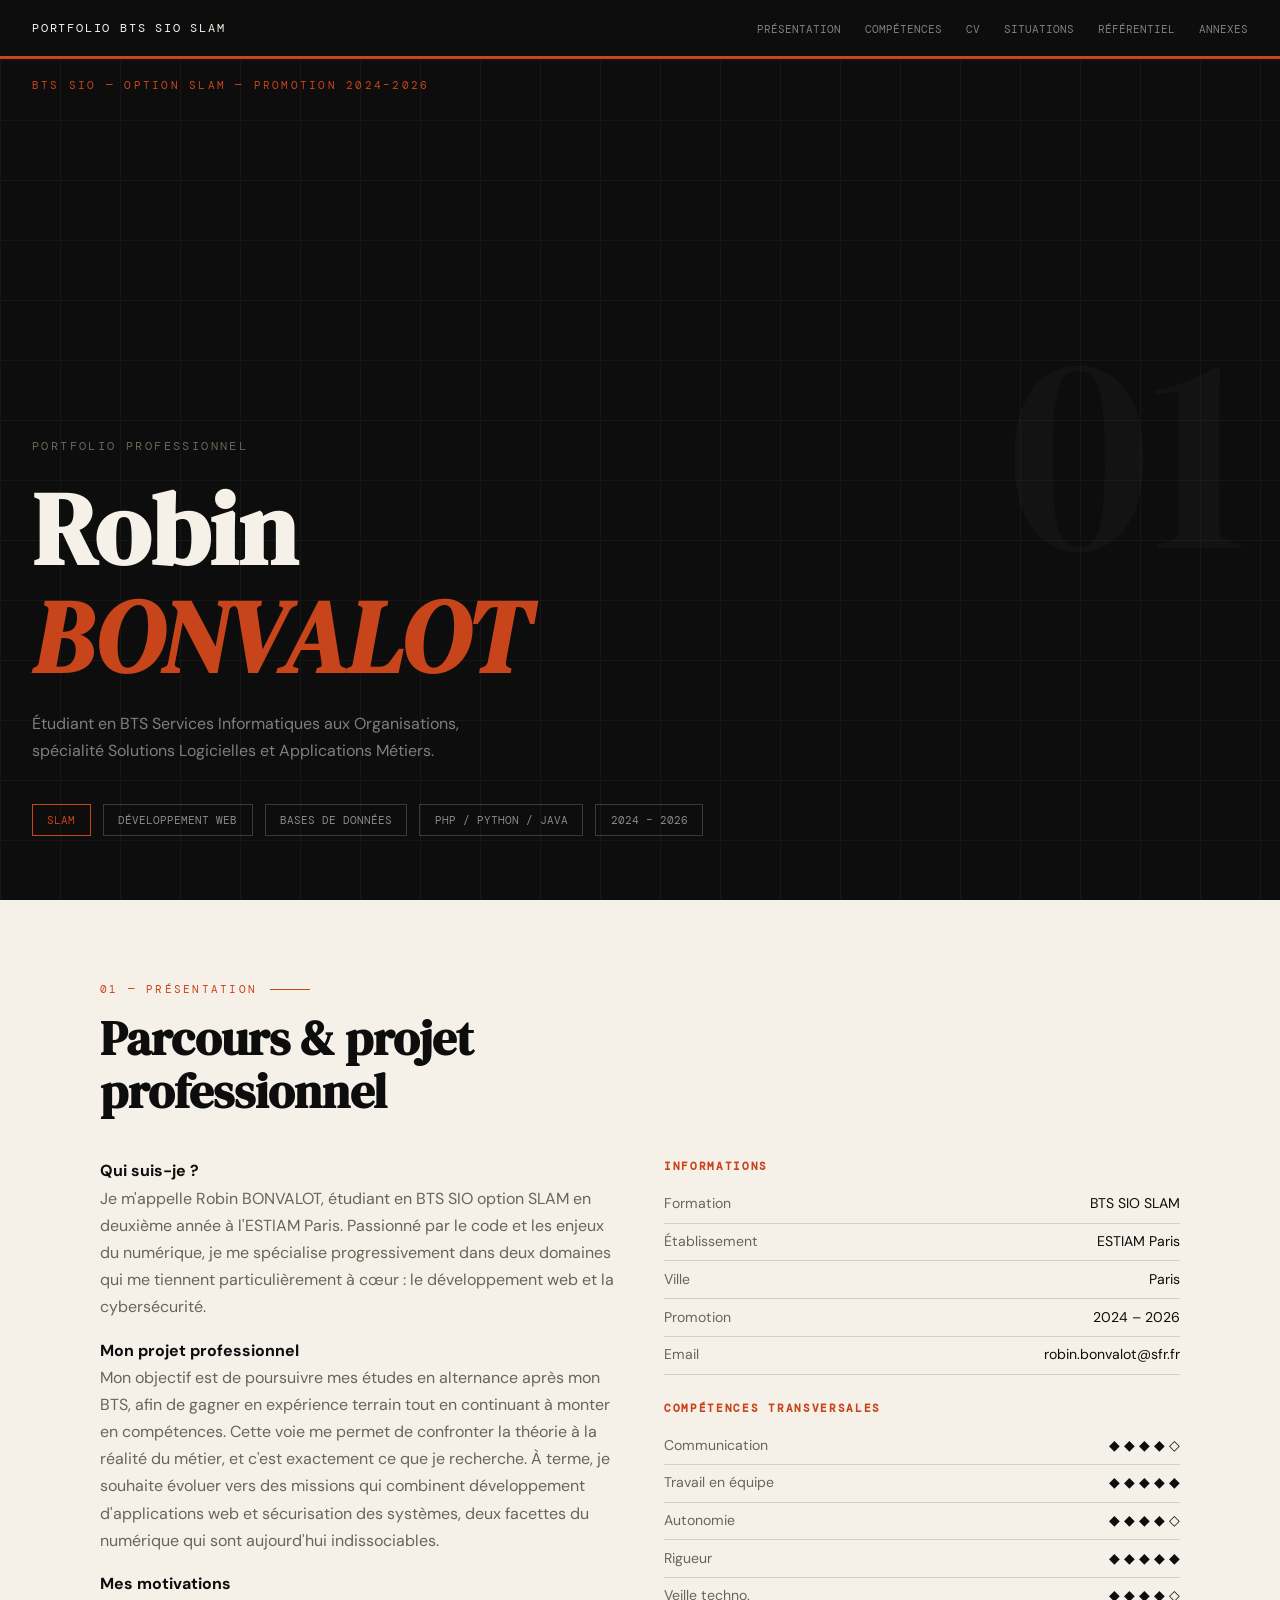
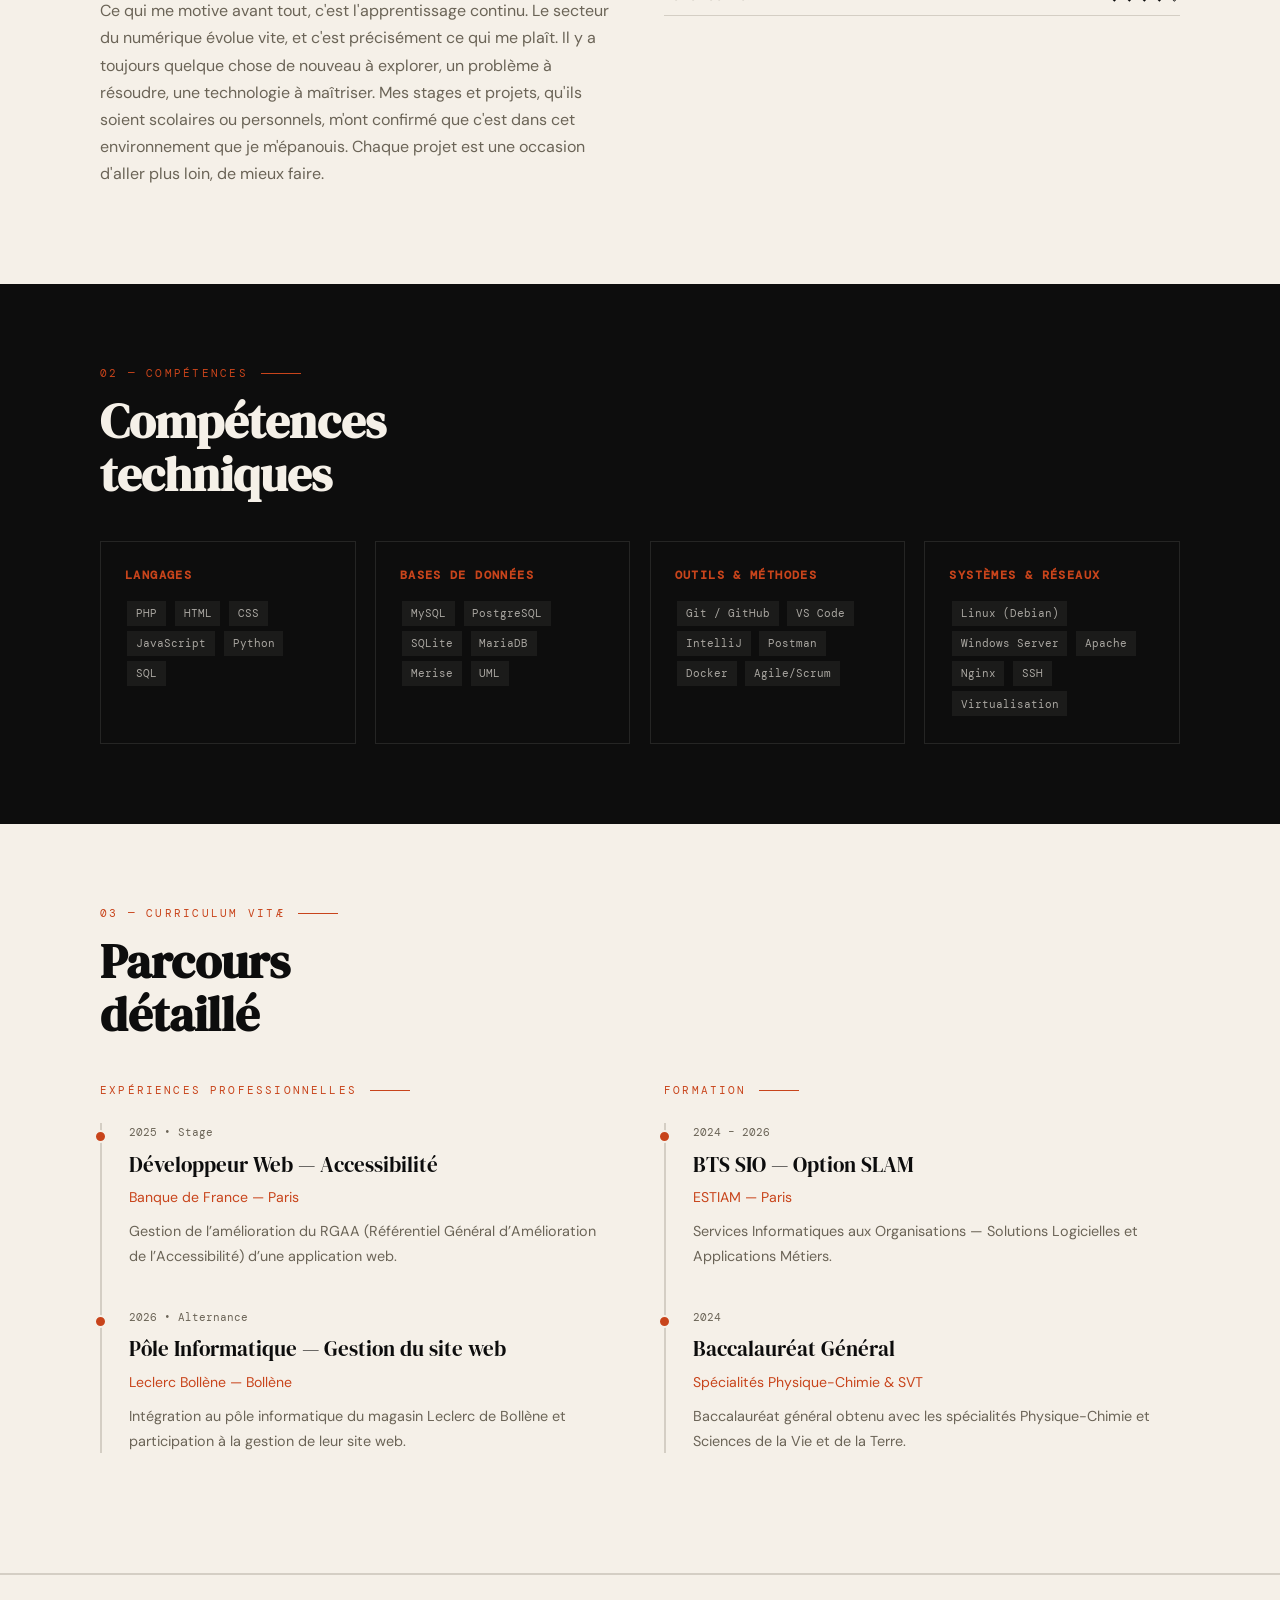
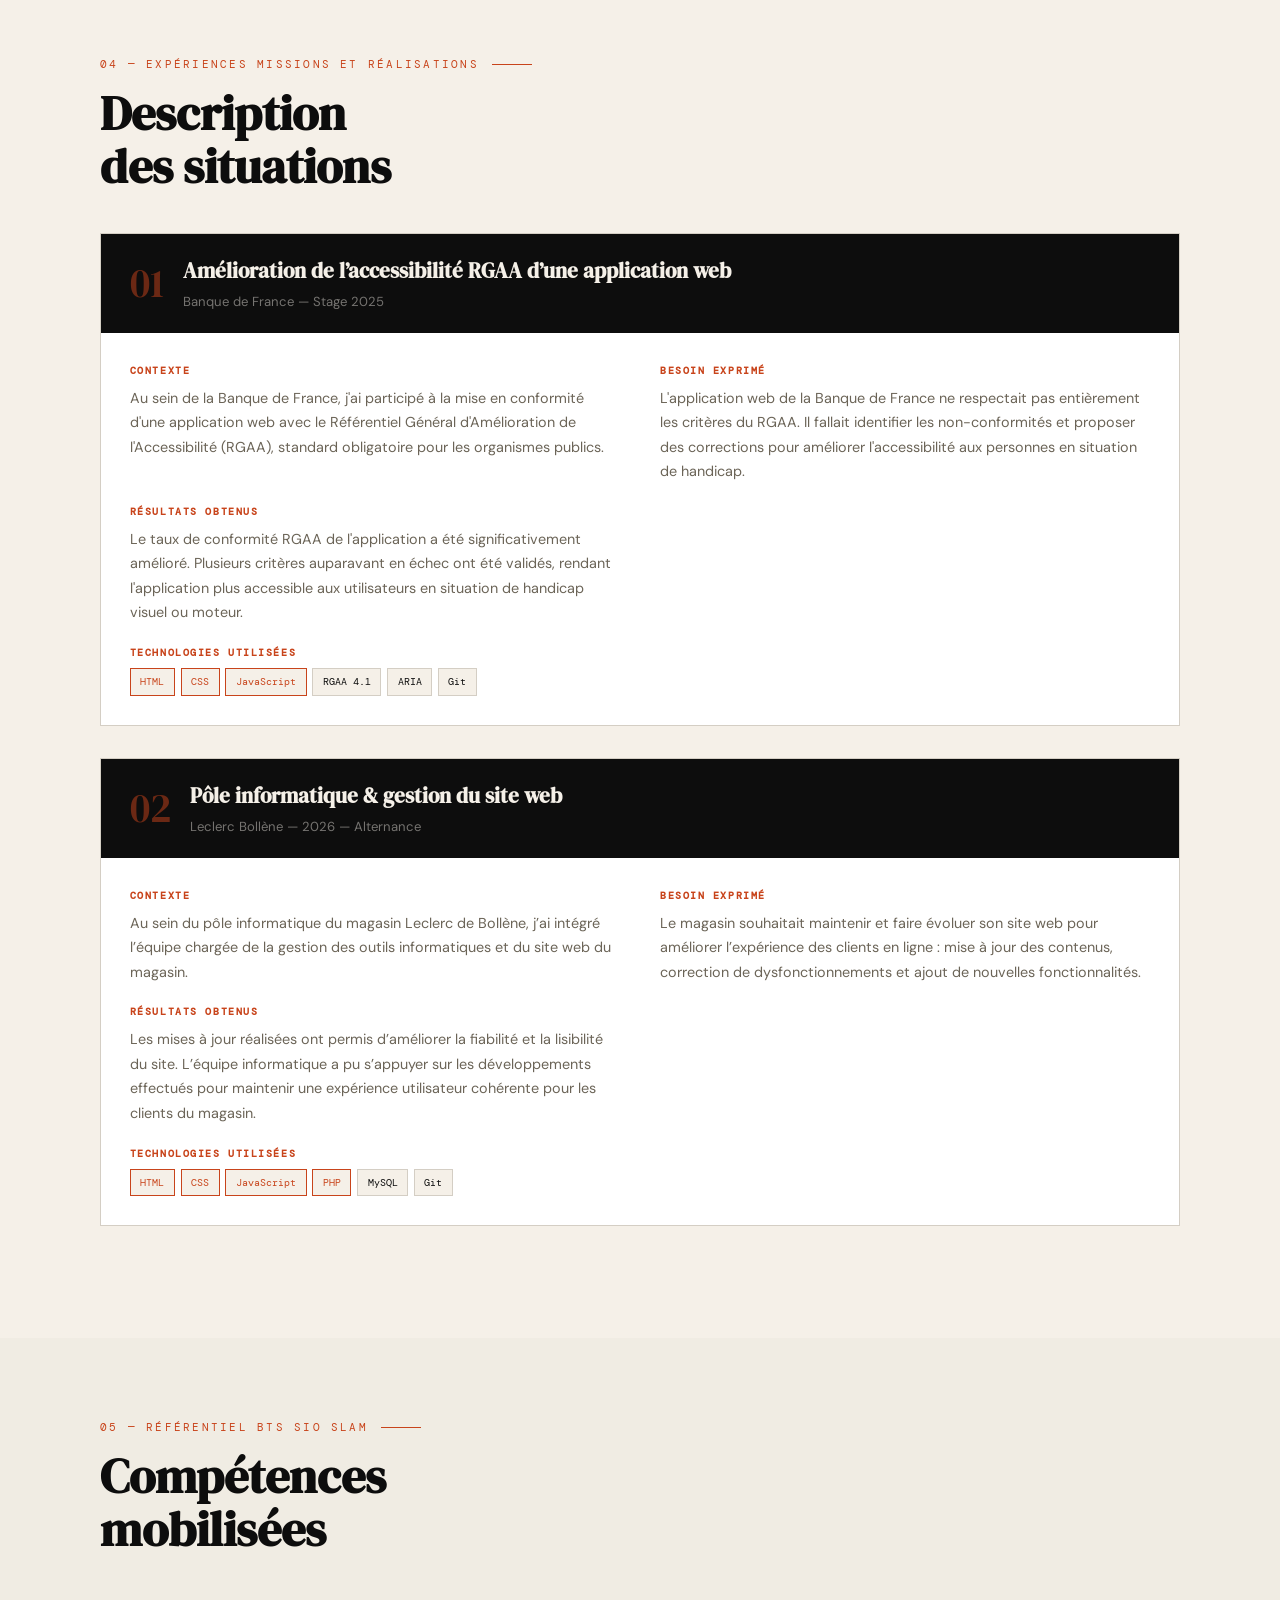
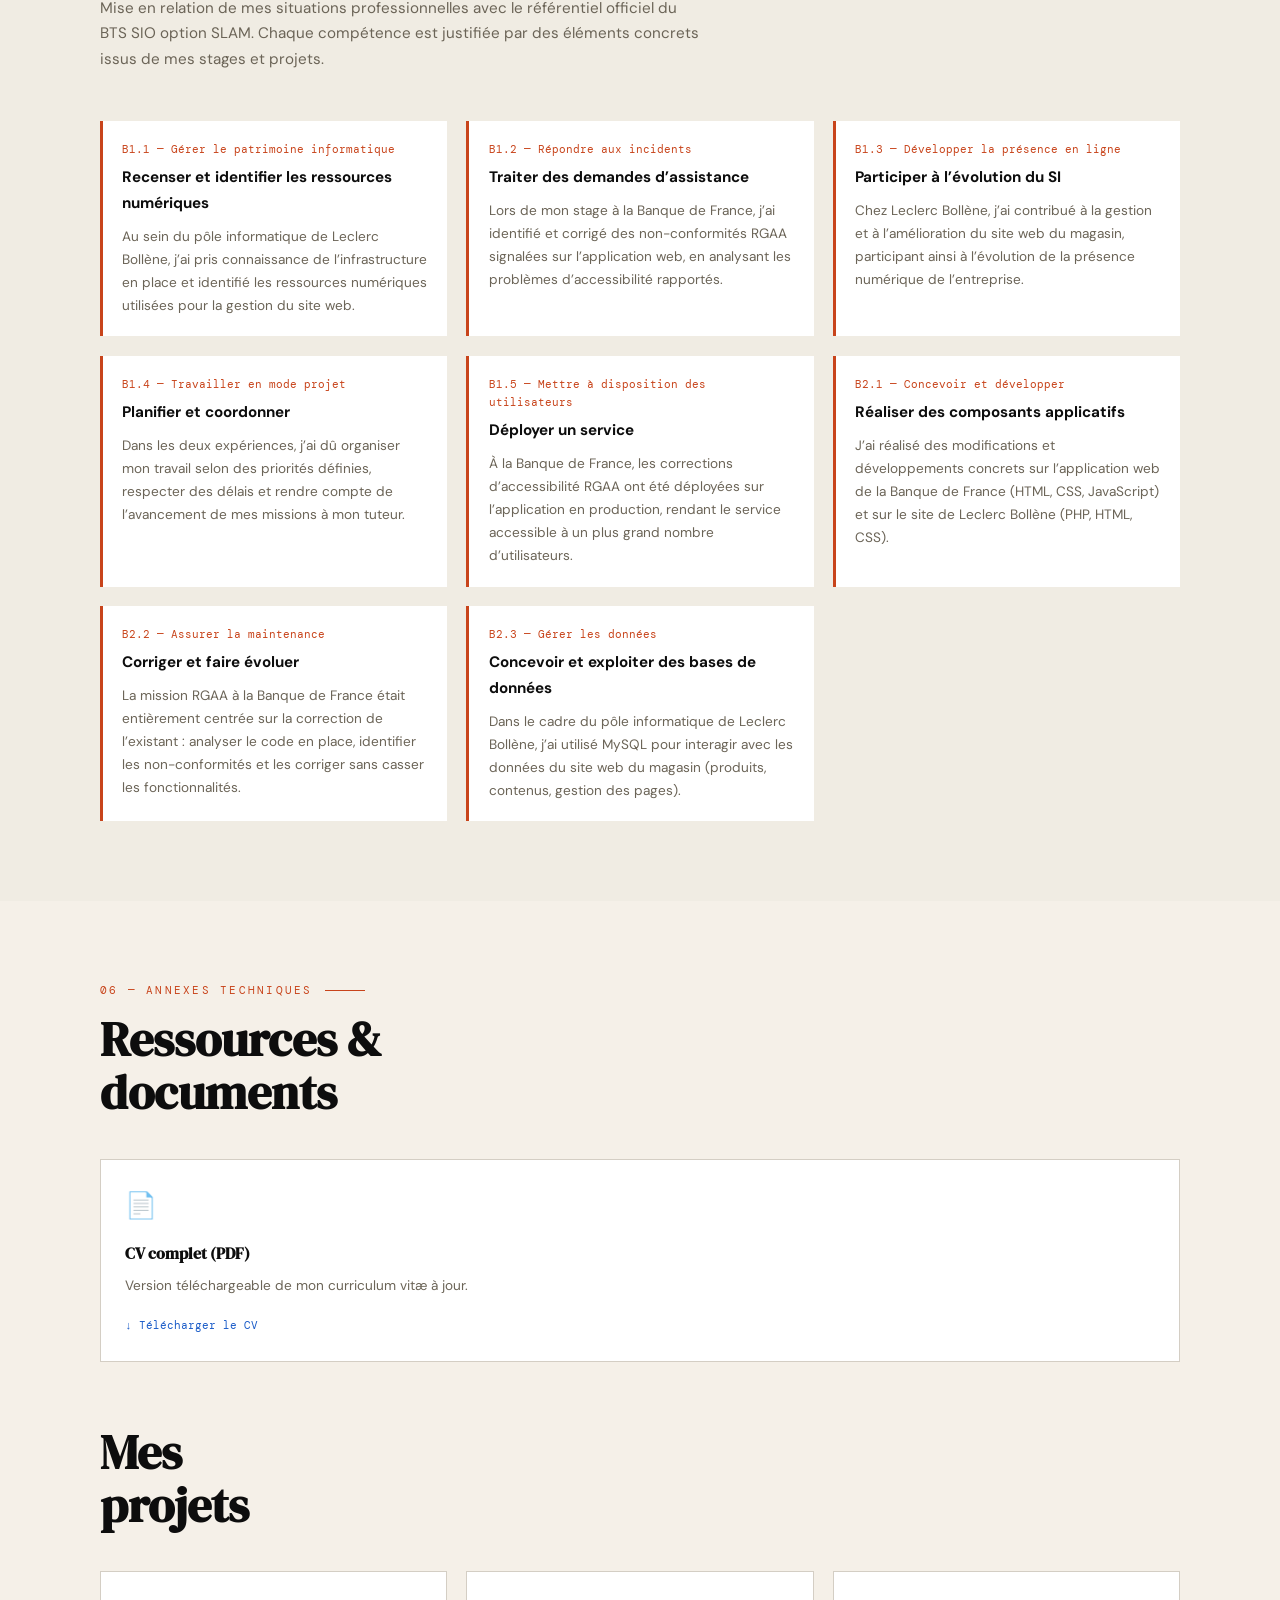
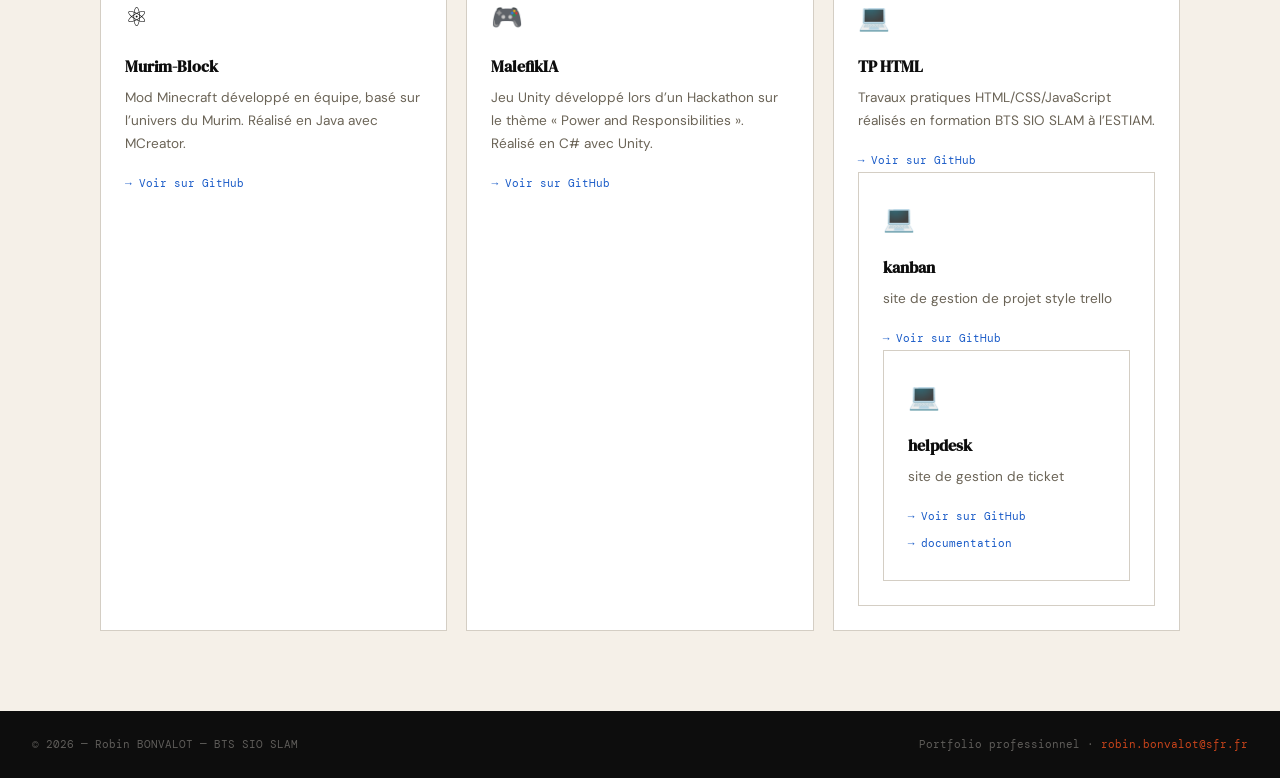
==== index.html @ b2b9592a "Add project cards for Kanban and Helpdesk" ====
<!DOCTYPE html>
<html lang="fr">
<head>
  <meta charset="UTF-8">
  <meta name="viewport" content="width=device-width, initial-scale=1.0">
  <title>Portfolio BTS SIO SLAM &mdash; Robin BONVALOT</title>
  <link rel="stylesheet" href="style.css">
</head>
<body>

<nav>
  <span class="nav-brand">Portfolio BTS SIO SLAM</span>
  <ul class="nav-links">
    <li><a href="#about">Pr&eacute;sentation</a></li>
    <li><a href="#skills">Comp&eacute;tences</a></li>
    <li><a href="#cv">CV</a></li>
    <li><a href="#situations">Situations</a></li>
    <li><a href="#referentiel">R&eacute;f&eacute;rentiel</a></li>
    <li><a href="#annexes">Annexes</a></li>
  </ul>
</nav>

<section class="hero" id="hero">
  <div class="hero-grid"></div>
  <div class="hero-accent-line"></div>
  <div class="hero-tag">BTS SIO &mdash; Option SLAM &mdash; Promotion 2024&ndash;2026</div>
  <div class="hero-number">01</div>
  <div class="hero-content">
    <p class="hero-eyebrow">Portfolio professionnel</p>
    <h1 class="hero-name">Robin<br><em>BONVALOT</em></h1>
    <p class="hero-tagline">&Eacute;tudiant en BTS Services Informatiques aux Organisations, sp&eacute;cialit&eacute; Solutions Logicielles et Applications M&eacute;tiers.</p>
    <div class="hero-badges">
      <span class="badge accent">SLAM</span>
      <span class="badge">D&eacute;veloppement Web</span>
      <span class="badge">Bases de Donn&eacute;es</span>
      <span class="badge">PHP / Python / Java</span>
      <span class="badge">2024 &ndash; 2026</span>
    </div>
  </div>
</section>

<section id="about">
  <div class="section-inner">
    <div class="section-label">01 &mdash; Pr&eacute;sentation</div>
    <h2 class="section-title">Parcours &amp; projet<br>professionnel</h2>
    <div class="about-grid fade-up">
      <div class="about-text">
        <p><strong>Qui suis-je ?</strong><br>
        Je m'appelle Robin BONVALOT, étudiant en BTS SIO option SLAM en deuxième année à l'ESTIAM Paris. Passionné par le code et les enjeux du numérique, je me spécialise progressivement dans deux domaines qui me tiennent particulièrement à cœur : le développement web et la cybersécurité.</p>
        <p><strong>Mon projet professionnel</strong><br>
        Mon objectif est de poursuivre mes études en alternance après mon BTS, afin de gagner en expérience terrain tout en continuant à monter en compétences. Cette voie me permet de confronter la théorie à la réalité du métier, et c'est exactement ce que je recherche.
        À terme, je souhaite évoluer vers des missions qui combinent développement d'applications web et sécurisation des systèmes, deux facettes du numérique qui sont aujourd'hui indissociables.</p>
        <p><strong>Mes motivations</strong><br>
        Ce qui me motive avant tout, c'est l'apprentissage continu. Le secteur du numérique évolue vite, et c'est précisément ce qui me plaît. Il y a toujours quelque chose de nouveau à explorer, un problème à résoudre, une technologie à maîtriser.
        Mes stages et projets, qu'ils soient scolaires ou personnels, m'ont confirmé que c'est dans cet environnement que je m'épanouis. Chaque projet est une occasion d'aller plus loin, de mieux faire.</p>
      </div>
      <div class="about-aside">
        <div class="info-block">
          <h4>Informations</h4>
          <div class="info-row"><span>Formation</span><span>BTS SIO SLAM</span></div>
          <div class="info-row"><span>&Eacute;tablissement</span><span>ESTIAM Paris</span></div>
          <div class="info-row"><span>Ville</span><span>Paris</span></div>
          <div class="info-row"><span>Promotion</span><span>2024 &ndash; 2026</span></div>
          <div class="info-row"><span>Email</span><span>robin.bonvalot@sfr.fr</span></div>
        </div>
        <div class="info-block">
          <h4>Comp&eacute;tences transversales</h4>
          <div class="info-row"><span>Communication</span><span>&#9670; &#9670; &#9670; &#9670; &#9671;</span></div>
          <div class="info-row"><span>Travail en &eacute;quipe</span><span>&#9670; &#9670; &#9670; &#9670; &#9670;</span></div>
          <div class="info-row"><span>Autonomie</span><span>&#9670; &#9670; &#9670; &#9670; &#9671;</span></div>
          <div class="info-row"><span>Rigueur</span><span>&#9670; &#9670; &#9670; &#9670; &#9670;</span></div>
          <div class="info-row"><span>Veille techno.</span><span>&#9670; &#9670; &#9670; &#9670; &#9671;</span></div>
        </div>
      </div>
    </div>
  </div>
</section>

<section id="skills">
  <div class="section-inner">
    <div class="section-label">02 &mdash; Comp&eacute;tences</div>
    <h2 class="section-title">Comp&eacute;tences<br>techniques</h2>
    <div class="skills-grid fade-up">
      <div class="skill-card">
        <h3>Langages</h3>
        <span class="skill-tag">PHP</span>
        <span class="skill-tag">HTML</span>
        <span class="skill-tag">CSS</span>
        <span class="skill-tag">JavaScript</span>
        <span class="skill-tag">Python</span>
        <span class="skill-tag">SQL</span>
      </div>

      <div class="skill-card">
        <h3>Bases de donn&eacute;es</h3>
        <span class="skill-tag">MySQL</span>
        <span class="skill-tag">PostgreSQL</span>
        <span class="skill-tag">SQLite</span>
        <span class="skill-tag">MariaDB</span>
        <span class="skill-tag">Merise</span>
        <span class="skill-tag">UML</span>
      </div>
      <div class="skill-card">
        <h3>Outils &amp; m&eacute;thodes</h3>
        <span class="skill-tag">Git / GitHub</span>
        <span class="skill-tag">VS Code</span>
        <span class="skill-tag">IntelliJ</span>
        <span class="skill-tag">Postman</span>
        <span class="skill-tag">Docker</span>
        <span class="skill-tag">Agile/Scrum</span>
      </div>
      <div class="skill-card">
        <h3>Syst&egrave;mes &amp; r&eacute;seaux</h3>
        <span class="skill-tag">Linux (Debian)</span>
        <span class="skill-tag">Windows Server</span>
        <span class="skill-tag">Apache</span>
        <span class="skill-tag">Nginx</span>
        <span class="skill-tag">SSH</span>
        <span class="skill-tag">Virtualisation</span>
      </div>

    </div>
  </div>
</section>

<section id="cv">
  <div class="section-inner">
    <div class="section-label">03 &mdash; Curriculum Vit&aelig;</div>
    <h2 class="section-title">Parcours<br>d&eacute;taill&eacute;</h2>
    <div class="cv-columns fade-up">
      
      <div>
        <div class="section-label" style="font-size:.68rem; margin-bottom:1.5rem">Exp&eacute;riences professionnelles</div>
        <div class="cv-timeline">
          <div class="cv-item">
            <div class="cv-date">2025 &bull; Stage</div>
            <div class="cv-role">D&eacute;veloppeur Web &mdash; Accessibilit&eacute;</div>
            <div class="cv-org">Banque de France &mdash; Paris</div>
            <div class="cv-desc">Gestion de l&rsquo;am&eacute;lioration du RGAA (R&eacute;f&eacute;rentiel G&eacute;n&eacute;ral d&rsquo;Am&eacute;lioration de l&rsquo;Accessibilit&eacute;) d&rsquo;une application web.</div>
          </div>
          <div class="cv-item">
            <div class="cv-date">2026 &bull; Alternance</div>
            <div class="cv-role">P&ocirc;le Informatique &mdash; Gestion du site web</div>
            <div class="cv-org">Leclerc Boll&egrave;ne &mdash; Boll&egrave;ne</div>
            <div class="cv-desc">Int&eacute;gration au p&ocirc;le informatique du magasin Leclerc de Boll&egrave;ne et participation &agrave; la gestion de leur site web.</div>
          </div>
        </div>
      </div>
      
      <div>
        <div class="section-label" style="font-size:.68rem; margin-bottom:1.5rem">Formation</div>
        <div class="cv-timeline">
          <div class="cv-item">
            <div class="cv-date">2024 &ndash; 2026</div>
            <div class="cv-role">BTS SIO &mdash; Option SLAM</div>
            <div class="cv-org">ESTIAM &mdash; Paris</div>
            <div class="cv-desc">Services Informatiques aux Organisations &mdash; Solutions Logicielles et Applications M&eacute;tiers.</div>
          </div>
          <div class="cv-item">
            <div class="cv-date">2024</div>
            <div class="cv-role">Baccalaur&eacute;at G&eacute;n&eacute;ral</div>
            <div class="cv-org">Sp&eacute;cialit&eacute;s Physique-Chimie &amp; SVT</div>
            <div class="cv-desc">Baccalaur&eacute;at g&eacute;n&eacute;ral obtenu avec les sp&eacute;cialit&eacute;s Physique-Chimie et Sciences de la Vie et de la Terre.</div>
          </div>
        </div>
      </div>
    </div>
  </div>
</section>

<section id="situations">
  <div class="section-inner">
    <div class="section-label">04 &mdash;  EXPÉRIENCES Missions et réalisations</div>
    <h2 class="section-title">Description<br>des situations</h2>

    <div class="situation-card fade-up">
      <div class="situation-header">
        <div class="situation-num">01</div>
        <div>
          <h3>Am&eacute;lioration de l&rsquo;accessibilit&eacute; RGAA d&rsquo;une application web</h3>
          <p>Banque de France &mdash; Stage 2025</p>
        </div>
      </div>
      <div class="situation-body">
        <div class="sit-grid">
          <div class="sit-field">
            <h4>Contexte</h4>
            <p>Au sein de la Banque de France, j'ai participé à la mise en conformité d'une application web avec le Référentiel Général d'Amélioration de l'Accessibilité (RGAA), standard obligatoire pour les organismes publics.</p>
          </div>
          <div class="sit-field">
            <h4>Besoin exprim&eacute;</h4>
            <p>L'application web de la Banque de France ne respectait pas entièrement les critères du RGAA. Il fallait identifier les non-conformités et proposer des corrections pour améliorer l'accessibilité aux personnes en situation de handicap.</p>
          </div>
          <div class="sit-field">
            <h4>R&eacute;sultats obtenus</h4>
            <p>Le taux de conformité RGAA de l'application a été significativement amélioré. Plusieurs critères auparavant en échec ont été validés, rendant l'application plus accessible aux utilisateurs en situation de handicap visuel ou moteur.</p>
          </div>
          <div class="sit-field full">
            <h4>Technologies utilis&eacute;es</h4>
            <div class="tech-chips">
              <span class="chip lang">HTML</span>
              <span class="chip lang">CSS</span>
              <span class="chip lang">JavaScript</span>
              <span class="chip">RGAA 4.1</span>
              <span class="chip">ARIA</span>
              <span class="chip">Git</span>
            </div>
          </div>
        </div>
      </div>
    </div>

    
    <div class="situation-card fade-up">
      <div class="situation-header">
        <div class="situation-num">02</div>
        <div>
          <h3>P&ocirc;le informatique &amp; gestion du site web</h3>
          <p>Leclerc Boll&egrave;ne &mdash; 2026 &mdash; Alternance</p>
        </div>
      </div>
      <div class="situation-body">
        <div class="sit-grid">
          <div class="sit-field">
            <h4>Contexte</h4>
            <p>Au sein du p&ocirc;le informatique du magasin Leclerc de Boll&egrave;ne, j&rsquo;ai int&eacute;gr&eacute; l&rsquo;&eacute;quipe charg&eacute;e de la gestion des outils informatiques et du site web du magasin.</p>
          </div>
          <div class="sit-field">
            <h4>Besoin exprim&eacute;</h4>
            <p>Le magasin souhaitait maintenir et faire &eacute;voluer son site web pour am&eacute;liorer l&rsquo;exp&eacute;rience des clients en ligne : mise &agrave; jour des contenus, correction de dysfonctionnements et ajout de nouvelles fonctionnalit&eacute;s.</p>
          </div>
          <div class="sit-field">
            <h4>R&eacute;sultats obtenus</h4>
            <p>Les mises &agrave; jour r&eacute;alis&eacute;es ont permis d&rsquo;am&eacute;liorer la fiabilit&eacute; et la lisibilit&eacute; du site. L&rsquo;&eacute;quipe informatique a pu s&rsquo;appuyer sur les d&eacute;veloppements effectu&eacute;s pour maintenir une exp&eacute;rience utilisateur coh&eacute;rente pour les clients du magasin.</p>
          </div>
          <div class="sit-field full">
            <h4>Technologies utilis&eacute;es</h4>
            <div class="tech-chips">
              <span class="chip lang">HTML</span>
              <span class="chip lang">CSS</span>
              <span class="chip lang">JavaScript</span>
              <span class="chip lang">PHP</span>
              <span class="chip">MySQL</span>
              <span class="chip">Git</span>
            </div>
          </div>
        </div>
      </div>
    </div>

    

  </div>
</section>

<section id="referentiel">
  <div class="section-inner">
    <div class="section-label">05 &mdash; R&eacute;f&eacute;rentiel BTS SIO SLAM</div>
    <h2 class="section-title">Comp&eacute;tences<br>mobilis&eacute;es</h2>
    <p style="color:var(--muted); max-width:600px; margin-bottom:3rem; font-size:.95rem">
      Mise en relation de mes situations professionnelles avec le r&eacute;f&eacute;rentiel officiel du BTS SIO option SLAM. Chaque comp&eacute;tence est justifi&eacute;e par des &eacute;l&eacute;ments concrets issus de mes stages et projets.
    </p>
    <div class="ref-grid fade-up">
      <div class="ref-card">
        <div class="ref-code">B1.1 &mdash; G&eacute;rer le patrimoine informatique</div>
        <h4>Recenser et identifier les ressources num&eacute;riques</h4>
        <p>Au sein du p&ocirc;le informatique de Leclerc Boll&egrave;ne, j&rsquo;ai pris connaissance de l&rsquo;infrastructure en place et identifi&eacute; les ressources num&eacute;riques utilis&eacute;es pour la gestion du site web.</p>
      </div>
      <div class="ref-card">
        <div class="ref-code">B1.2 &mdash; R&eacute;pondre aux incidents</div>
        <h4>Traiter des demandes d&rsquo;assistance</h4>
        <p>Lors de mon stage &agrave; la Banque de France, j&rsquo;ai identifi&eacute; et corrig&eacute; des non-conformit&eacute;s RGAA signal&eacute;es sur l&rsquo;application web, en analysant les probl&egrave;mes d&rsquo;accessibilit&eacute; rapport&eacute;s.</p>
      </div>
      <div class="ref-card">
        <div class="ref-code">B1.3 &mdash; D&eacute;velopper la pr&eacute;sence en ligne</div>
        <h4>Participer &agrave; l&rsquo;&eacute;volution du SI</h4>
        <p>Chez Leclerc Boll&egrave;ne, j&rsquo;ai contribu&eacute; &agrave; la gestion et &agrave; l&rsquo;am&eacute;lioration du site web du magasin, participant ainsi &agrave; l&rsquo;&eacute;volution de la pr&eacute;sence num&eacute;rique de l&rsquo;entreprise.</p>
      </div>
      <div class="ref-card">
        <div class="ref-code">B1.4 &mdash; Travailler en mode projet</div>
        <h4>Planifier et coordonner</h4>
        <p>Dans les deux exp&eacute;riences, j&rsquo;ai d&ucirc; organiser mon travail selon des priorit&eacute;s d&eacute;finies, respecter des d&eacute;lais et rendre compte de l&rsquo;avancement de mes missions &agrave; mon tuteur.</p>
      </div>
      <div class="ref-card">
        <div class="ref-code">B1.5 &mdash; Mettre &agrave; disposition des utilisateurs</div>
        <h4>D&eacute;ployer un service</h4>
        <p>&Agrave; la Banque de France, les corrections d&rsquo;accessibilit&eacute; RGAA ont &eacute;t&eacute; d&eacute;ploy&eacute;es sur l&rsquo;application en production, rendant le service accessible &agrave; un plus grand nombre d&rsquo;utilisateurs.</p>
      </div>
      <div class="ref-card">
        <div class="ref-code">B2.1 &mdash; Concevoir et d&eacute;velopper</div>
        <h4>R&eacute;aliser des composants applicatifs</h4>
        <p>J&rsquo;ai r&eacute;alis&eacute; des modifications et d&eacute;veloppements concrets sur l&rsquo;application web de la Banque de France (HTML, CSS, JavaScript) et sur le site de Leclerc Boll&egrave;ne (PHP, HTML, CSS).</p>
      </div>
      <div class="ref-card">
        <div class="ref-code">B2.2 &mdash; Assurer la maintenance</div>
        <h4>Corriger et faire &eacute;voluer</h4>
        <p>La mission RGAA &agrave; la Banque de France &eacute;tait enti&egrave;rement centr&eacute;e sur la correction de l&rsquo;existant : analyser le code en place, identifier les non-conformit&eacute;s et les corriger sans casser les fonctionnalit&eacute;s.</p>
      </div>
      <div class="ref-card">
        <div class="ref-code">B2.3 &mdash; G&eacute;rer les donn&eacute;es</div>
        <h4>Concevoir et exploiter des bases de donn&eacute;es</h4>
        <p>Dans le cadre du p&ocirc;le informatique de Leclerc Boll&egrave;ne, j&rsquo;ai utilis&eacute; MySQL pour interagir avec les donn&eacute;es du site web du magasin (produits, contenus, gestion des pages).</p>
      </div>
    </div>
  </div>
</section>

<section id="annexes">
  <div class="section-inner">
    <div class="section-label">06 &mdash; Annexes techniques</div>
    <h2 class="section-title">Ressources &amp;<br>documents</h2>
    <div class="annexes-grid fade-up">
      <div class="annex-card">
        <div class="annex-icon">&#128196;</div>
        <h4>CV complet (PDF)</h4>
        <p>Version t&eacute;l&eacute;chargeable de mon curriculum vit&aelig; &agrave; jour.</p>
        <a class="annex-link" href="https://drive.google.com/file/d/1PD9b9iMhq0g_Edb-D3W8sQsPgd6aqsxm/view?usp=sharing">&#8595; T&eacute;l&eacute;charger le CV</a>
      </div>
    </div>

    <h2 class="section-title" style="margin-top:4rem">Mes<br>projets</h2>
    <div class="annexes-grid fade-up">
      <div class="annex-card">
        <div class="annex-icon">&#9883;</div>
        <h4>Murim-Block</h4>
        <p>Mod Minecraft d&eacute;velopp&eacute; en &eacute;quipe, bas&eacute; sur l&rsquo;univers du Murim. R&eacute;alis&eacute; en Java avec MCreator.</p>
        <a class="annex-link" href="https://github.com/enybcode/Murim-Block" target="_blank">&#8594; Voir sur GitHub</a>
      </div>
      <div class="annex-card">
        <div class="annex-icon">&#127918;</div>
        <h4>MalefikIA</h4>
        <p>Jeu Unity d&eacute;velopp&eacute; lors d&rsquo;un Hackathon sur le th&egrave;me &laquo;&nbsp;Power and Responsibilities&nbsp;&raquo;. R&eacute;alis&eacute; en C# avec Unity.</p>
        <a class="annex-link" href="https://github.com/Yokorr/MalefikIA" target="_blank">&#8594; Voir sur GitHub</a>
      </div>
      <div class="annex-card">
        <div class="annex-icon">&#128187;</div>
        <h4>TP HTML</h4>
        <p>Travaux pratiques HTML/CSS/JavaScript r&eacute;alis&eacute;s en formation BTS SIO SLAM &agrave; l&rsquo;ESTIAM.</p>
        <a class="annex-link" href="https://github.com/RobinBVLT/TP-html" target="_blank">&#8594; Voir sur GitHub</a>
           <div class="annex-card">
          <div class="annex-icon">&#128187;</div>
          <h4>kanban</h4>
          <p>site de gestion de projet style trello</p>
          <a class="annex-link" href="https://github.com/RobinBVLT/Kanban.git" target="_blank">&#8594; Voir sur GitHub</a>
            <div class="annex-card">
            <div class="annex-icon">&#128187;</div>
            <h4>helpdesk</h4>
            <p>site de gestion de ticket</p>
            <a class="annex-link" href="https://github.com/RobinBVLT/helpdesk.git" target="_blank">&#8594; Voir sur GitHub</a>
            <a class="annex-link" href="https://drive.google.com/file/d/1YqQrrClibHbCQXofVHDomKzusOFUCbd0/view?usp=sharing" target="_blank">&#8594; documentation</a>
              </div>
            </div>
          </div>
        </div>
      </div>
    </div>
  </div>
</section>

<footer>
  <span>&copy; 2026 &mdash; Robin BONVALOT &mdash; BTS SIO SLAM</span>
  <span>Portfolio professionnel &middot; <a href="mailto:robin.bonvalot@sfr.fr">robin.bonvalot@sfr.fr</a></span>
</footer>

<script src="script.js"></script>

</body>
</html>
---- style.css ----
@import url("https://fonts.googleapis.com/css2?family=DM+Serif+Display:ital@0;1&family=DM+Mono:wght@400;500&family=DM+Sans:wght@400;500;600&display=swap");

:root {
  --ink:    #0d0d0d;
  --paper:  #f5f0e8;
  --accent: #c8441b;
  --blue:   #1b5cc8;
  --muted:  #6b6457;
  --rule:   #d4cec4;
  --card:   #fff;
  --mono:   "DM Mono", monospace;
  --serif:  "DM Serif Display", serif;
  --sans:   "DM Sans", sans-serif;
}

* { box-sizing: border-box; margin: 0; padding: 0; }
html { scroll-behavior: smooth; }
body { background: var(--paper); color: var(--ink); font-family: var(--sans); line-height: 1.7; overflow-x: hidden; }

nav {
  position: fixed; top: 0; left: 0; right: 0; z-index: 100;
  background: var(--ink);
  display: flex; align-items: center; justify-content: space-between;
  padding: 0 2rem; height: 56px;
}
.nav-brand { font-family: var(--mono); font-size: .75rem; color: var(--paper); letter-spacing: .15em; text-transform: uppercase; }
.nav-links { display: flex; gap: 1.5rem; list-style: none; }
.nav-links a { font-family: var(--mono); font-size: .7rem; color: rgba(245,240,232,.5); text-decoration: none; text-transform: uppercase; transition: color .2s; }
.nav-links a:hover { color: var(--accent); }

.hero {
  min-height: 100vh; display: flex; align-items: flex-end;
  padding: 0 2rem 4rem; background: var(--ink); position: relative; overflow: hidden;
}
.hero-grid {
  position: absolute; inset: 0; opacity: .04;
  background-image: linear-gradient(var(--paper) 1px, transparent 1px), linear-gradient(90deg, var(--paper) 1px, transparent 1px);
  background-size: 60px 60px;
}
.hero-accent-line { position: absolute; top: 56px; left: 0; right: 0; height: 3px; background: var(--accent); }
.hero-tag { position: absolute; top: 76px; left: 2rem; font-family: var(--mono); font-size: .7rem; color: var(--accent); letter-spacing: .2em; text-transform: uppercase; }
.hero-number { position: absolute; right: 2rem; top: 50%; font-family: var(--serif); font-size: 22vw; color: rgba(255,255,255,.025); line-height: 1; user-select: none; transform: translateY(-50%); }
.hero-content { position: relative; max-width: 860px; }
.hero-eyebrow { font-family: var(--mono); font-size: .75rem; color: var(--muted); letter-spacing: .2em; text-transform: uppercase; margin-bottom: 1.2rem; }
.hero-name { font-family: var(--serif); font-size: clamp(3rem, 8vw, 6.5rem); color: var(--paper); line-height: 1.05; margin-bottom: 1.2rem; }
.hero-name em { color: var(--accent); font-style: italic; }
.hero-tagline { font-size: 1rem; color: rgba(245,240,232,.5); max-width: 480px; margin-bottom: 2.5rem; }
.hero-badges { display: flex; gap: .75rem; flex-wrap: wrap; }
.badge { font-family: var(--mono); font-size: .68rem; padding: .35rem .9rem; border: 1px solid rgba(245,240,232,.2); color: rgba(245,240,232,.55); text-transform: uppercase; }
.badge.accent { border-color: var(--accent); color: var(--accent); }

section { padding: 5rem 2rem; }
.section-inner { max-width: 1080px; margin: 0 auto; }
.section-label {
  font-family: var(--mono); font-size: .7rem; color: var(--accent);
  letter-spacing: .2em; text-transform: uppercase; margin-bottom: .8rem;
  display: flex; align-items: center; gap: .8rem;
}
.section-label::after { content: ""; width: 40px; height: 1px; background: var(--accent); }
.section-title { font-family: var(--serif); font-size: clamp(1.8rem, 4vw, 3rem); line-height: 1.1; margin-bottom: 2.5rem; }

#about { background: var(--paper); }
.about-grid { display: grid; grid-template-columns: 1fr 1fr; gap: 3rem; align-items: start; }
.about-text p { color: var(--muted); margin-bottom: 1rem; }
.about-text p strong { color: var(--ink); }
.info-block { margin-bottom: 1.5rem; }
.info-block h4 { font-family: var(--mono); font-size: .7rem; letter-spacing: .15em; text-transform: uppercase; color: var(--accent); margin-bottom: .6rem; }
.info-row { display: flex; justify-content: space-between; padding: .4rem 0; border-bottom: 1px solid var(--rule); font-size: .88rem; }
.info-row span:first-child { color: var(--muted); }

#skills { background: var(--ink); color: var(--paper); }
#skills .section-title { color: var(--paper); }
.skills-grid { display: grid; grid-template-columns: repeat(auto-fit, minmax(200px, 1fr)); gap: 1.2rem; }
.skill-card { border: 1px solid rgba(245,240,232,.1); padding: 1.5rem; transition: border-color .2s; }
.skill-card:hover { border-color: var(--accent); }
.skill-card h3 { font-family: var(--mono); font-size: .72rem; letter-spacing: .12em; text-transform: uppercase; color: var(--accent); margin-bottom: .8rem; }
.skill-tag { display: inline-block; font-family: var(--mono); font-size: .68rem; padding: .2rem .55rem; background: rgba(245,240,232,.06); color: rgba(245,240,232,.65); margin: .15rem; }

#cv { background: var(--paper); }
.cv-columns { display: grid; grid-template-columns: 1fr 1fr; gap: 3rem; }
.cv-timeline { position: relative; padding-left: 1.8rem; }
.cv-timeline::before { content: ""; position: absolute; left: 0; top: 0; bottom: 0; width: 2px; background: var(--rule); }
.cv-item { position: relative; margin-bottom: 2.5rem; }
.cv-item::before { content: ""; position: absolute; left: -2.2rem; top: .4rem; width: 9px; height: 9px; border-radius: 50%; background: var(--accent); border: 2px solid var(--paper); }
.cv-date { font-family: var(--mono); font-size: .7rem; color: var(--muted); margin-bottom: .25rem; }
.cv-role { font-family: var(--serif); font-size: 1.3rem; margin-bottom: .25rem; }
.cv-org { font-size: .88rem; color: var(--accent); margin-bottom: .6rem; }
.cv-desc { color: var(--muted); font-size: .9rem; }

#situations { background: var(--paper); border-top: 2px solid var(--rule); }
.situation-card { background: var(--card); border: 1px solid var(--rule); margin-bottom: 2rem; overflow: hidden; }
.situation-header { background: var(--ink); color: var(--paper); padding: 1.2rem 1.8rem; display: flex; align-items: center; gap: 1.2rem; }
.situation-num { font-family: var(--serif); font-size: 2.5rem; color: var(--accent); line-height: 1; opacity: .5; flex-shrink: 0; }
.situation-header h3 { font-family: var(--serif); font-size: 1.3rem; }
.situation-header p { font-size: .82rem; color: rgba(245,240,232,.45); margin-top: .2rem; }
.situation-body { padding: 1.8rem; }
.sit-grid { display: grid; grid-template-columns: 1fr 1fr; gap: 1.2rem 2.5rem; }
.sit-field h4 { font-family: var(--mono); font-size: .65rem; letter-spacing: .15em; text-transform: uppercase; color: var(--accent); margin-bottom: .4rem; }
.sit-field p { font-size: .9rem; color: var(--muted); }
.sit-field.full { grid-column: 1 / -1; }
.tech-chips { display: flex; flex-wrap: wrap; gap: .35rem; margin-top: .3rem; }
.chip { font-family: var(--mono); font-size: .65rem; padding: .25rem .6rem; background: var(--paper); border: 1px solid var(--rule); color: var(--ink); }
.chip.lang { border-color: var(--accent); color: var(--accent); }

#referentiel { background: #f0ece3; }
.ref-grid { display: grid; grid-template-columns: repeat(auto-fit, minmax(260px, 1fr)); gap: 1.2rem; }
.ref-card { background: var(--card); border-left: 3px solid var(--accent); padding: 1.2rem; }
.ref-code { font-family: var(--mono); font-size: .68rem; color: var(--accent); margin-bottom: .4rem; }
.ref-card h4 { font-size: .95rem; margin-bottom: .5rem; }
.ref-card p { font-size: .85rem; color: var(--muted); }

#annexes { background: var(--paper); }
.annexes-grid { display: grid; grid-template-columns: repeat(auto-fit, minmax(240px, 1fr)); gap: 1.2rem; }
.annex-card { border: 1px solid var(--rule); padding: 1.5rem; background: var(--card); transition: border-color .2s, box-shadow .2s; }
.annex-card:hover { border-color: var(--accent); box-shadow: 3px 3px 0 var(--accent); }
.annex-icon { font-size: 1.6rem; margin-bottom: .8rem; }
.annex-card h4 { font-family: var(--serif); font-size: 1rem; margin-bottom: .4rem; }
.annex-card p { font-size: .85rem; color: var(--muted); margin-bottom: .8rem; }
.annex-link { font-family: var(--mono); font-size: .7rem; color: var(--blue); text-decoration: none; display: inline-flex; align-items: center; gap: .3rem; }
.annex-link:hover { text-decoration: underline; }

footer { background: var(--ink); color: rgba(245,240,232,.35); padding: 1.5rem 2rem; display: flex; justify-content: space-between; align-items: center; font-family: var(--mono); font-size: .7rem; }
footer a { color: var(--accent); text-decoration: none; }

.fade-up { opacity: 0; transform: translateY(20px); transition: opacity .5s ease, transform .5s ease; }
.fade-up.visible { opacity: 1; transform: none; }

@media (max-width: 768px) {
  .nav-links { display: none; }
  .hero { padding: 0 1.5rem 3.5rem; }
  .hero-number { display: none; }
  section { padding: 3.5rem 1.5rem; }
  .about-grid, .cv-columns, .sit-grid { grid-template-columns: 1fr; }
}
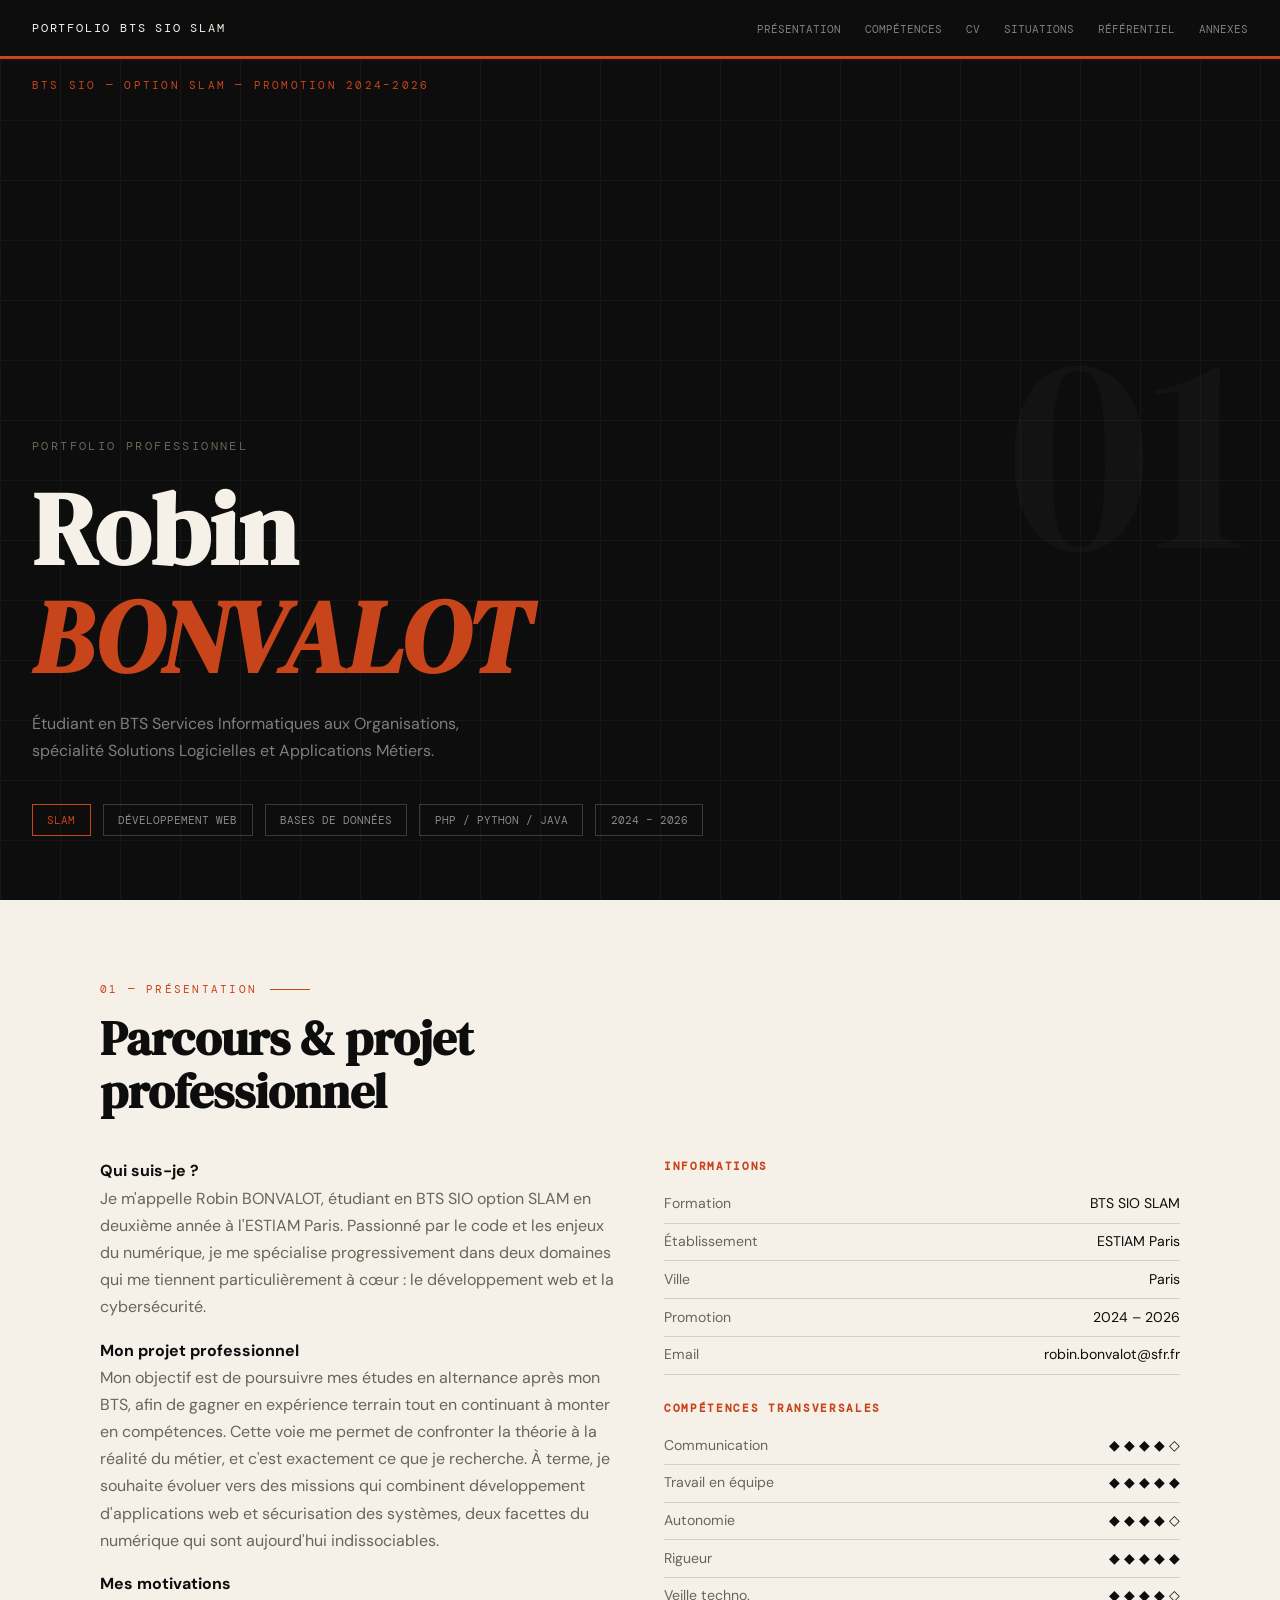
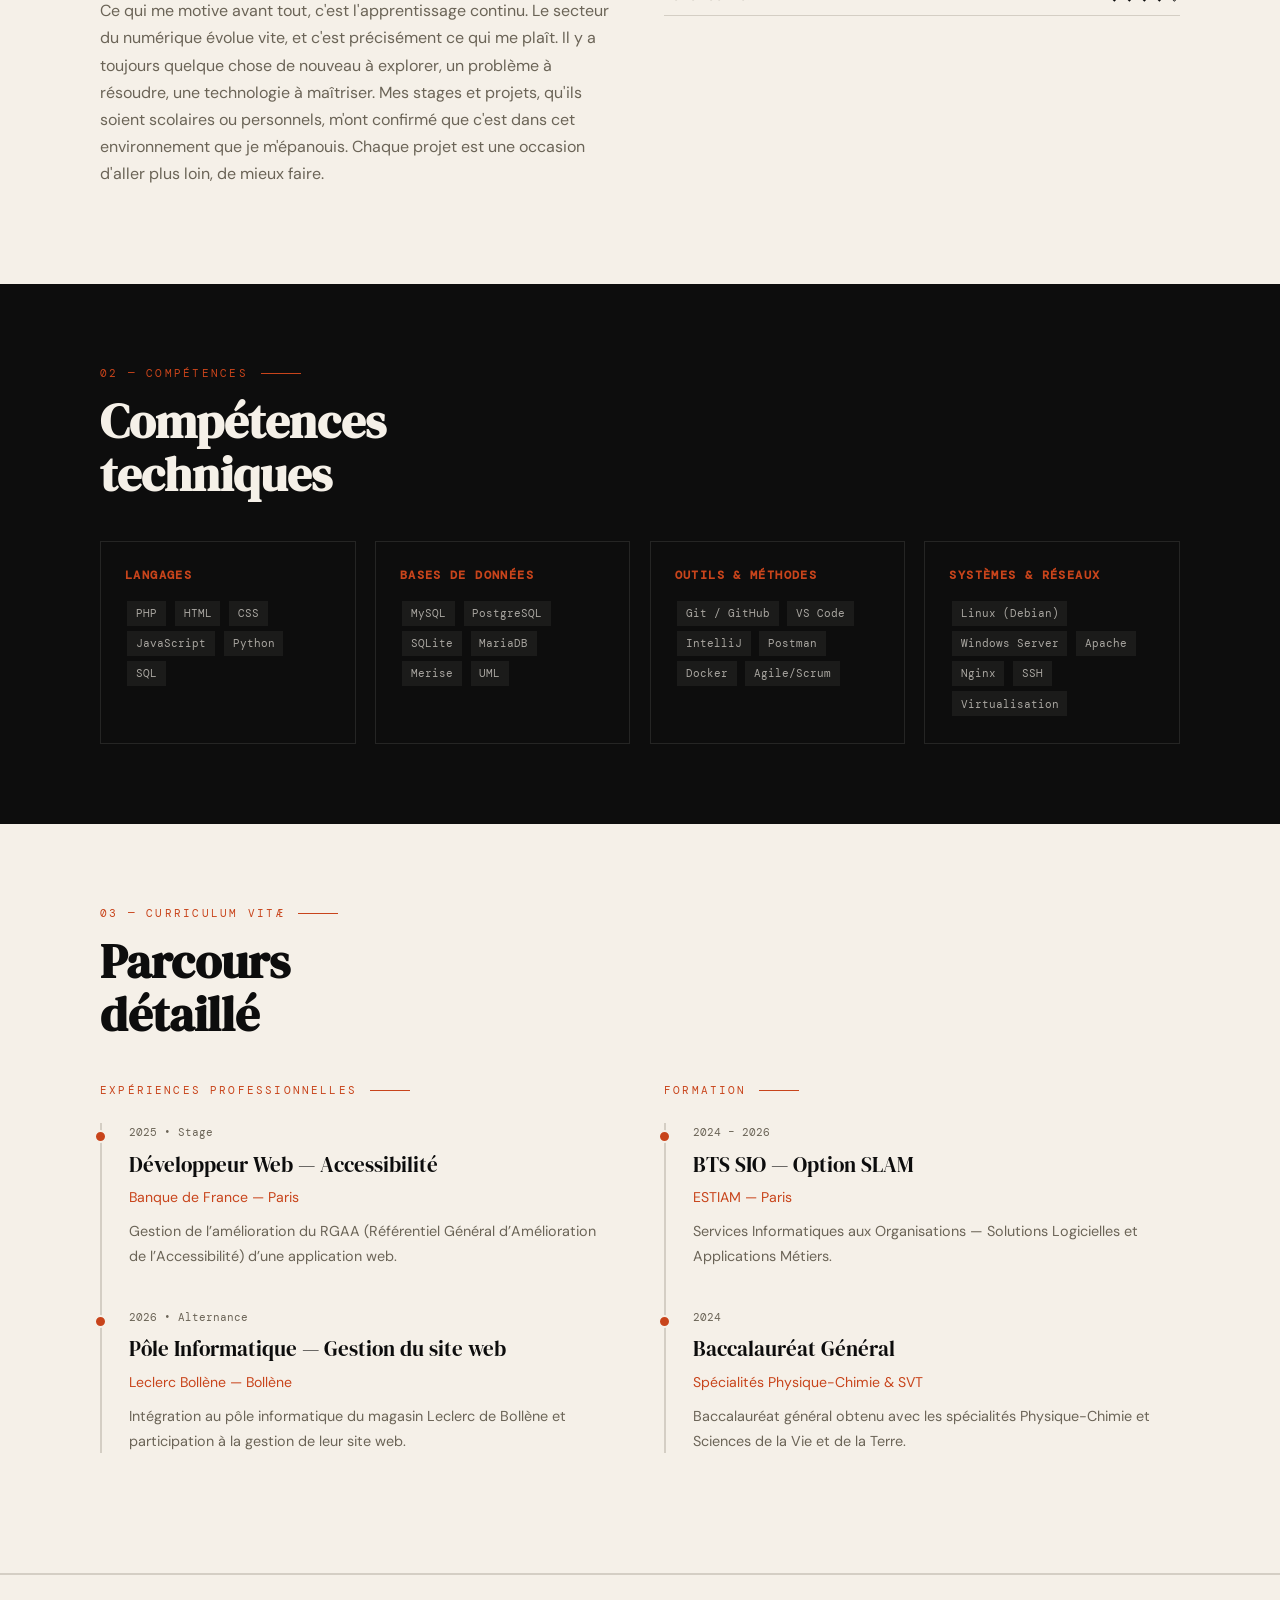
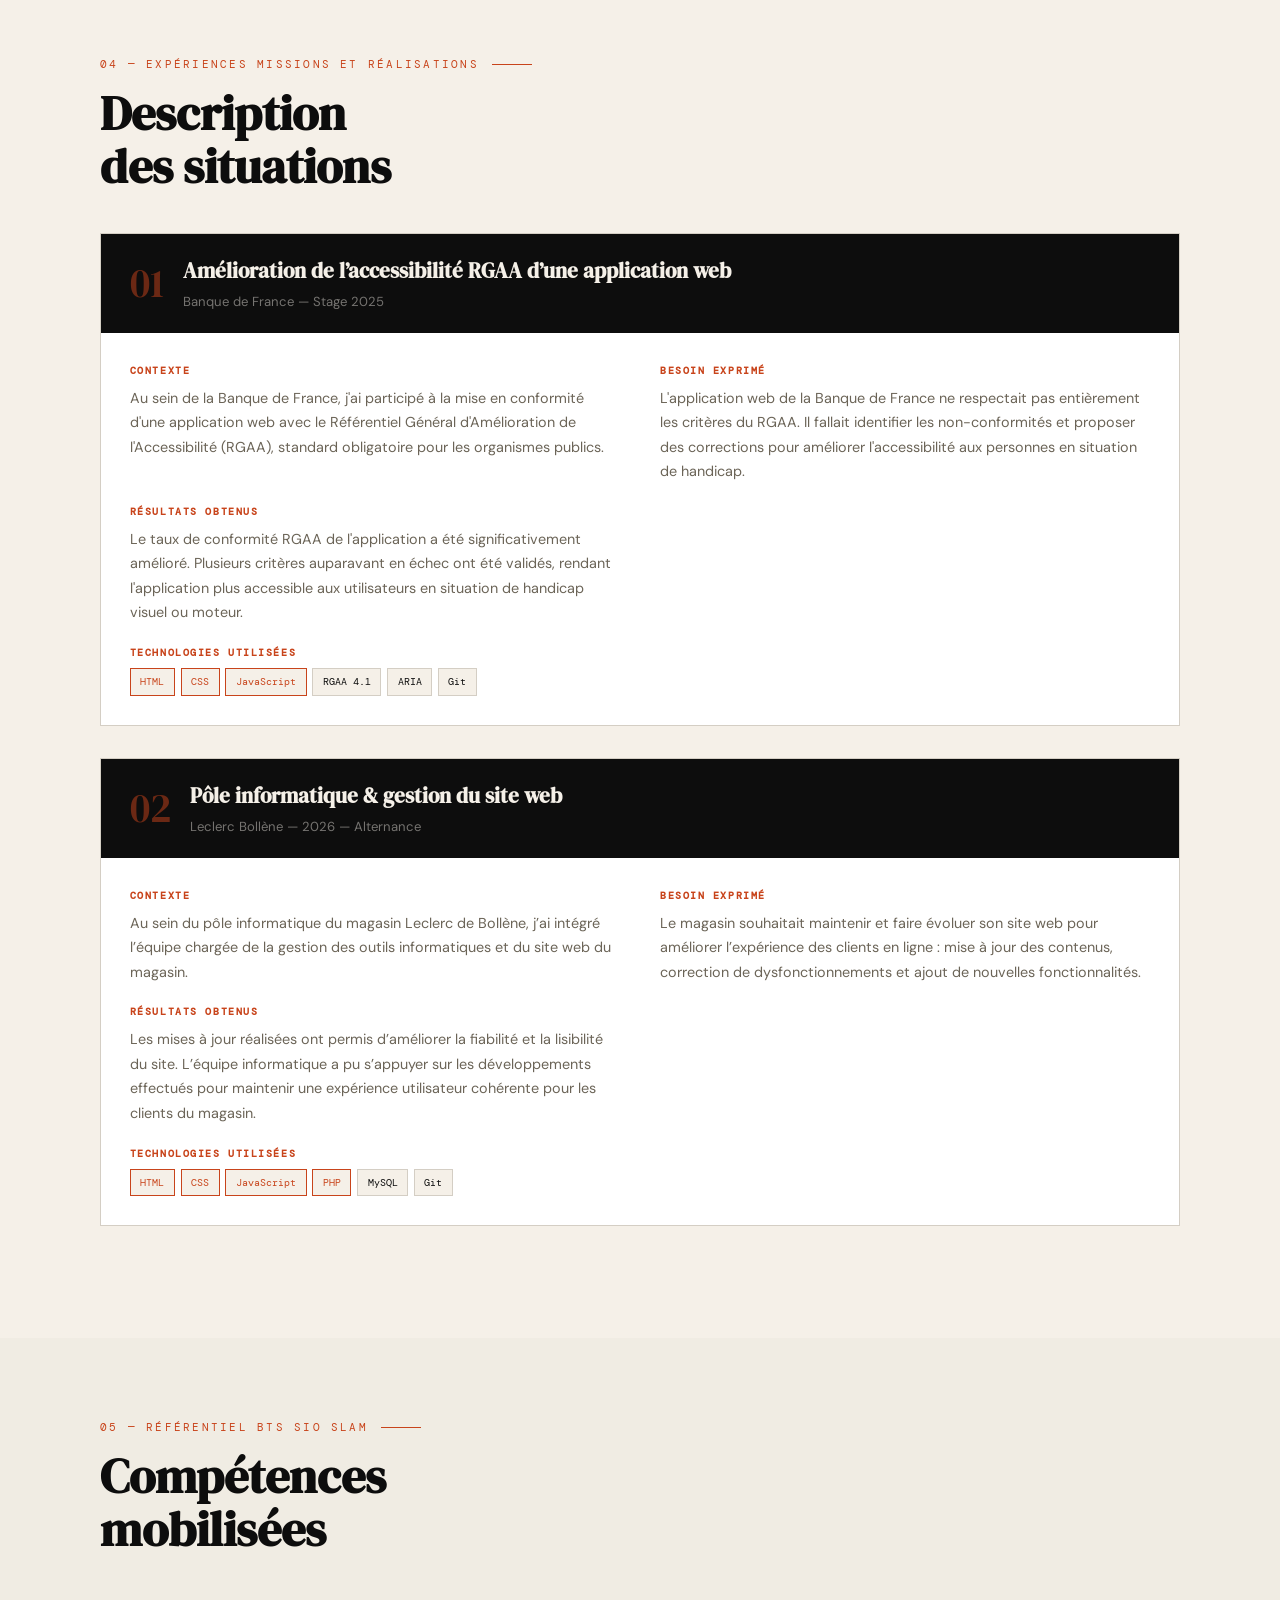
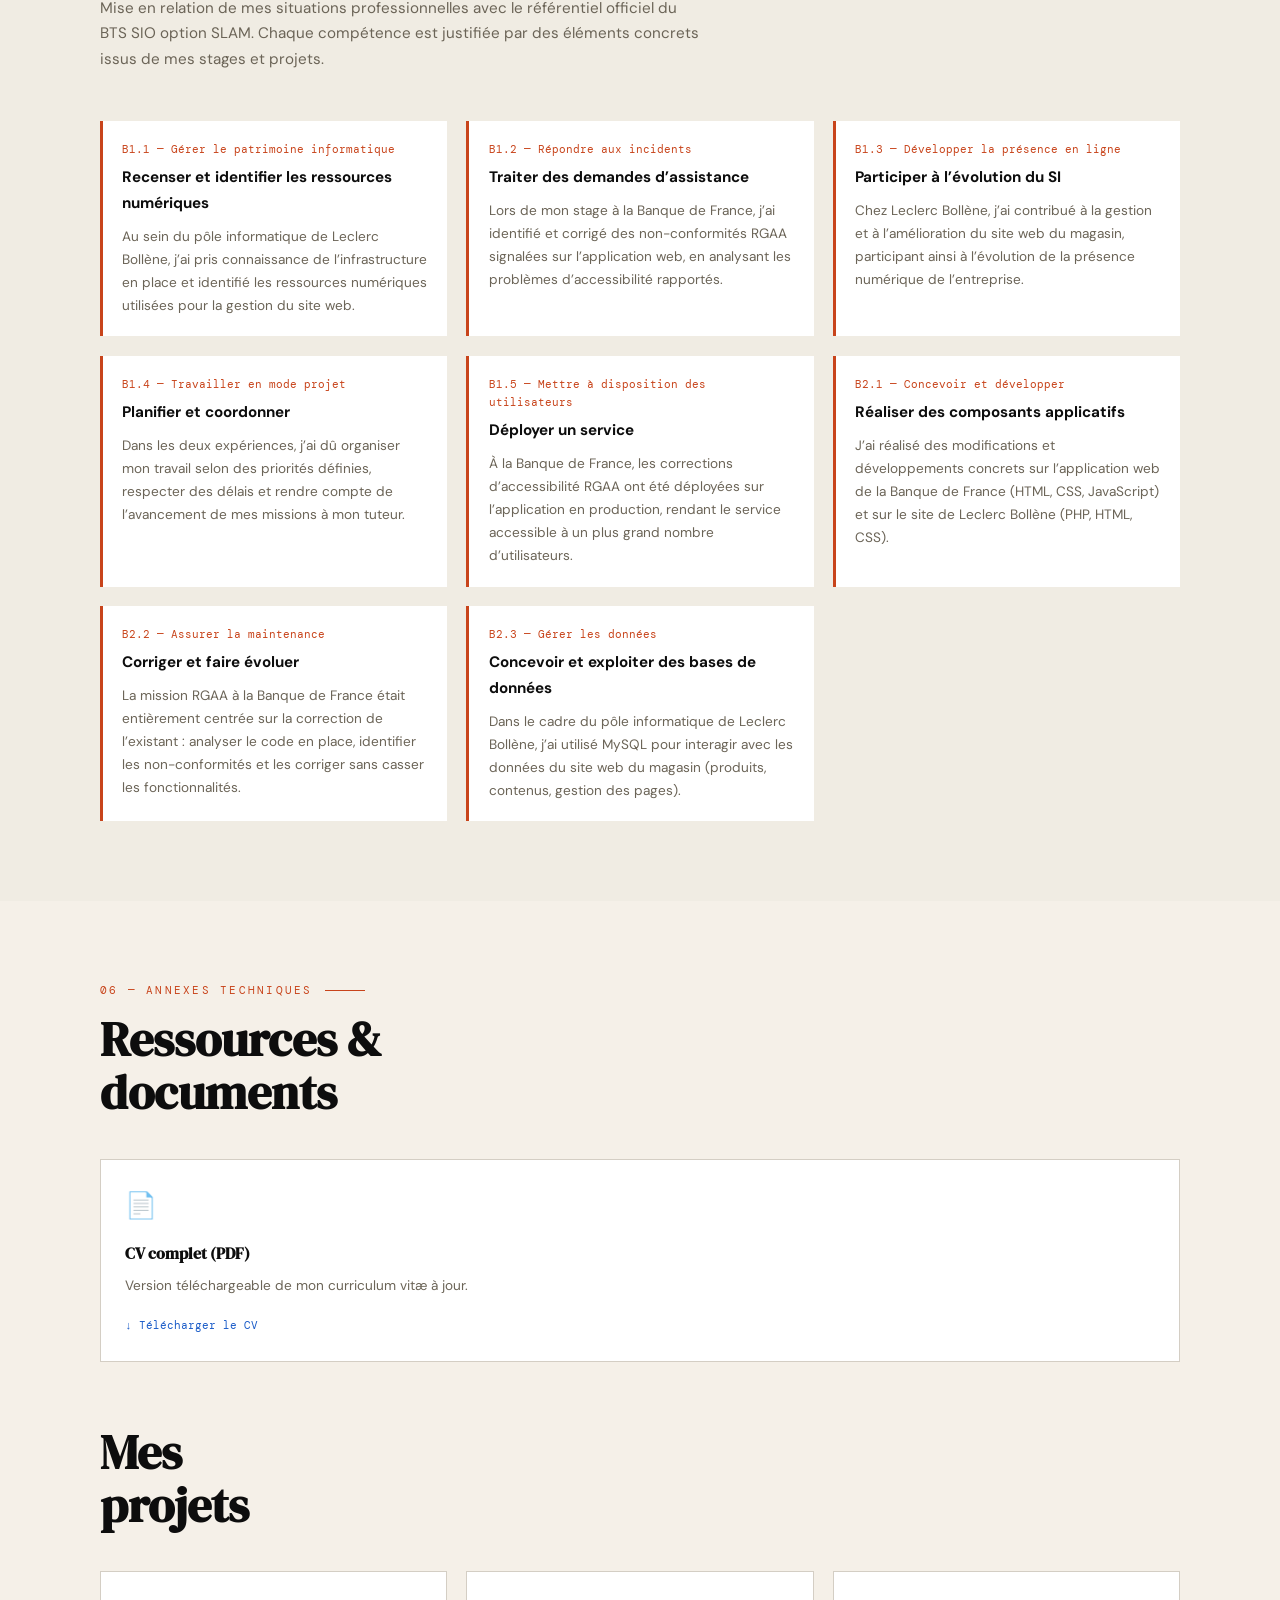
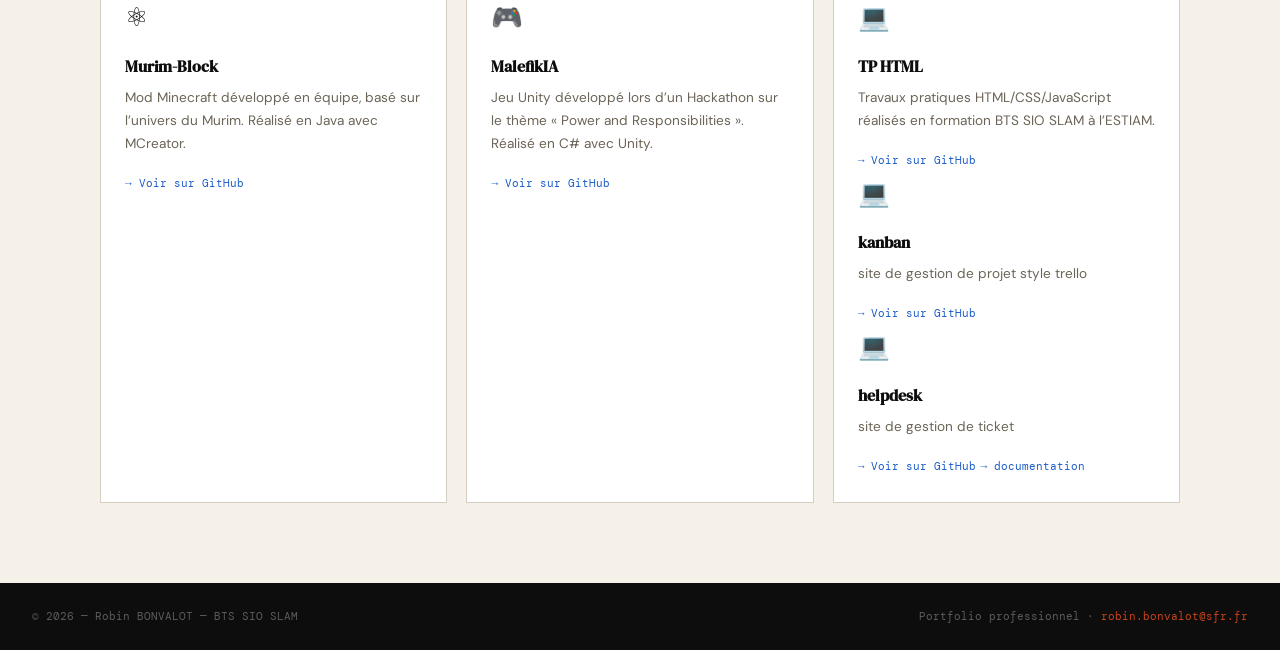
==== commit b23158b6: "Remove redundant annex-card div elements Removed unnecessary div elements for annex cards." ====
--- a/index.html
+++ b/index.html
@@ -337,12 +337,10 @@
         <h4>TP HTML</h4>
         <p>Travaux pratiques HTML/CSS/JavaScript r&eacute;alis&eacute;s en formation BTS SIO SLAM &agrave; l&rsquo;ESTIAM.</p>
         <a class="annex-link" href="https://github.com/RobinBVLT/TP-html" target="_blank">&#8594; Voir sur GitHub</a>
-           <div class="annex-card">
           <div class="annex-icon">&#128187;</div>
           <h4>kanban</h4>
           <p>site de gestion de projet style trello</p>
           <a class="annex-link" href="https://github.com/RobinBVLT/Kanban.git" target="_blank">&#8594; Voir sur GitHub</a>
-            <div class="annex-card">
             <div class="annex-icon">&#128187;</div>
             <h4>helpdesk</h4>
             <p>site de gestion de ticket</p>
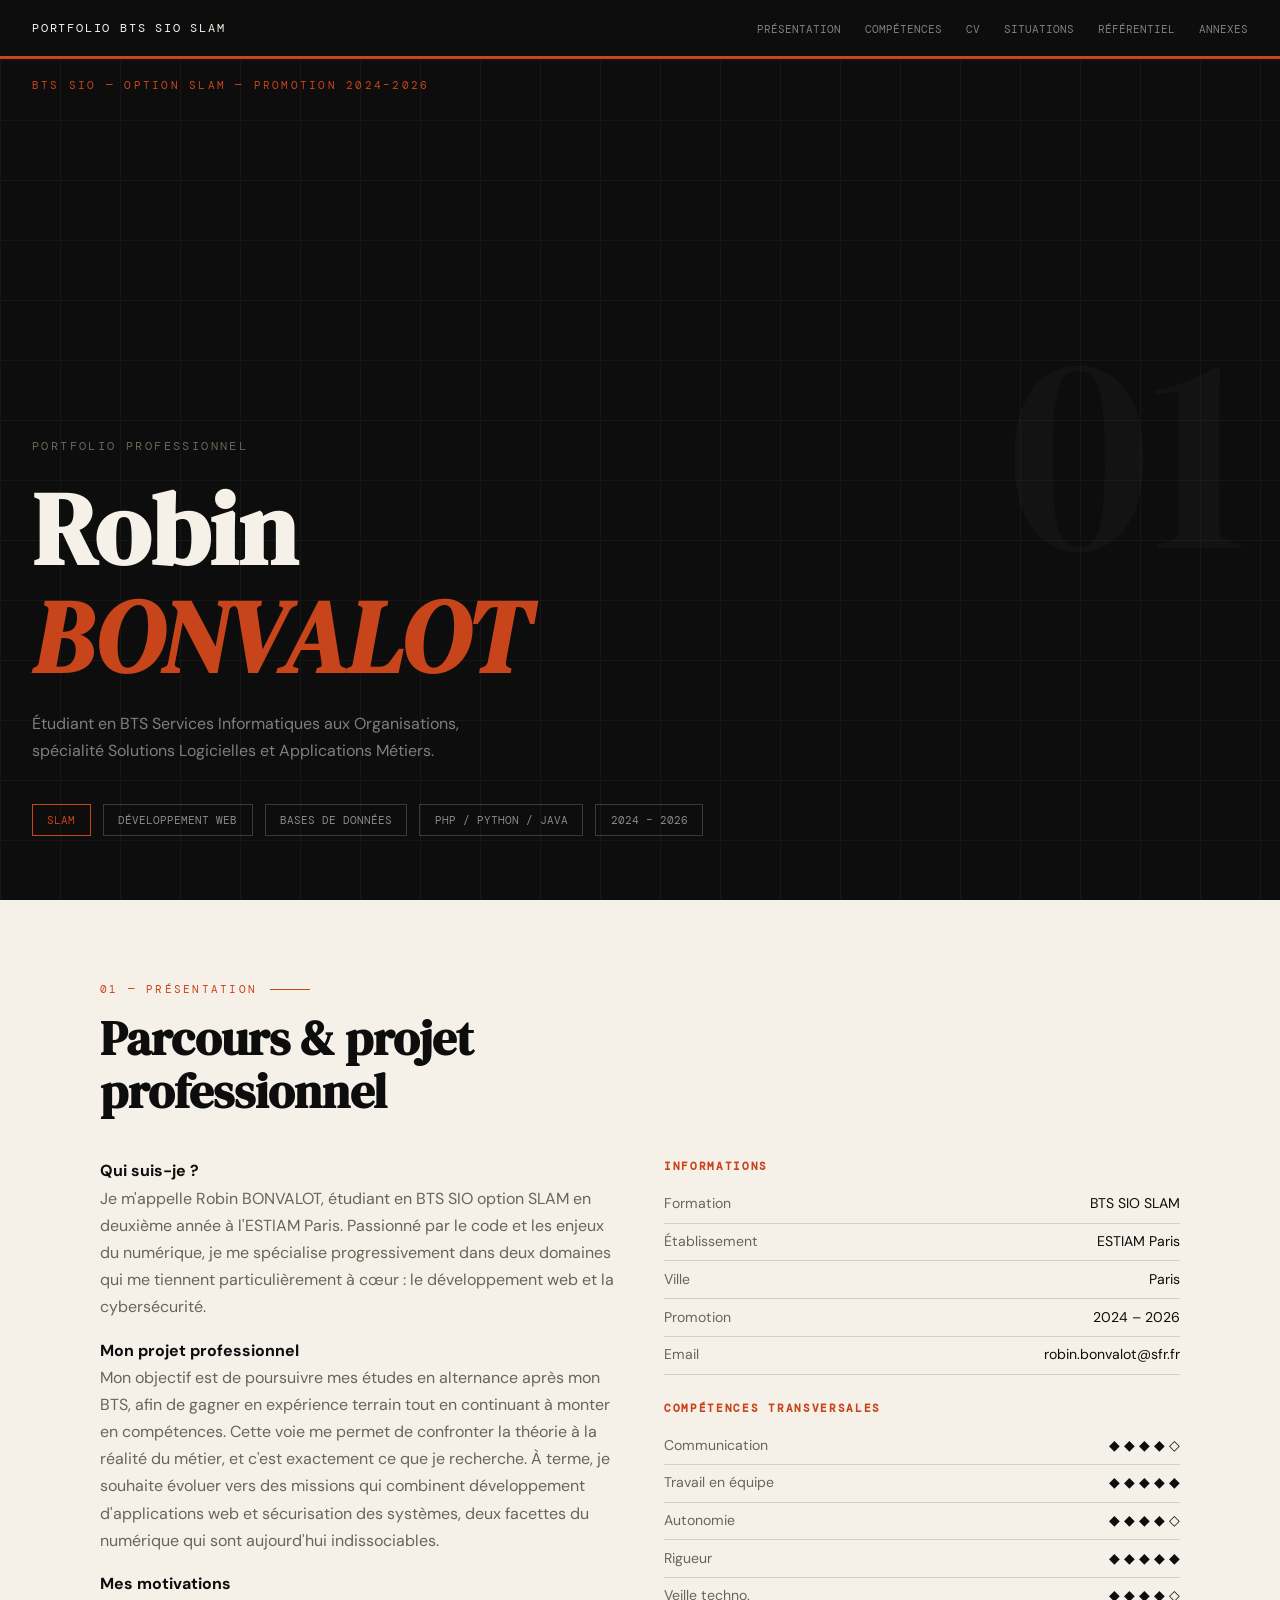
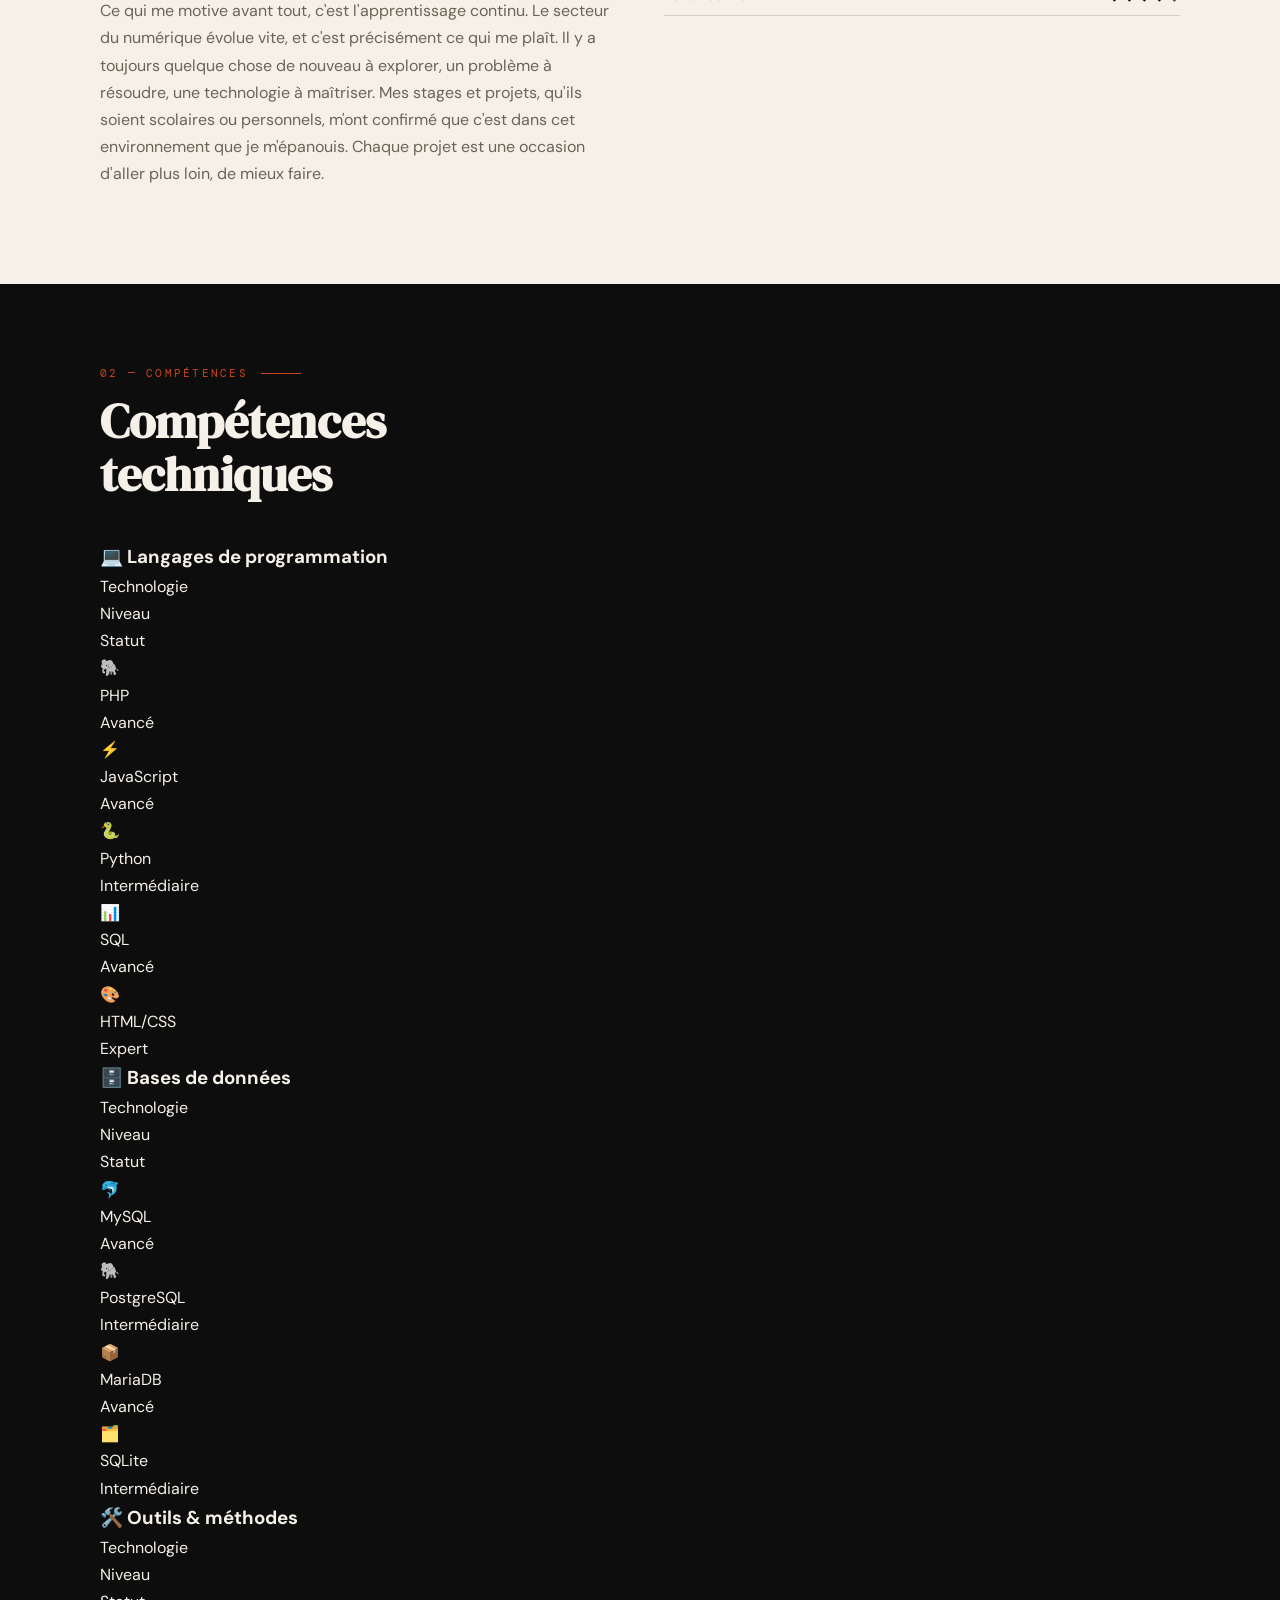
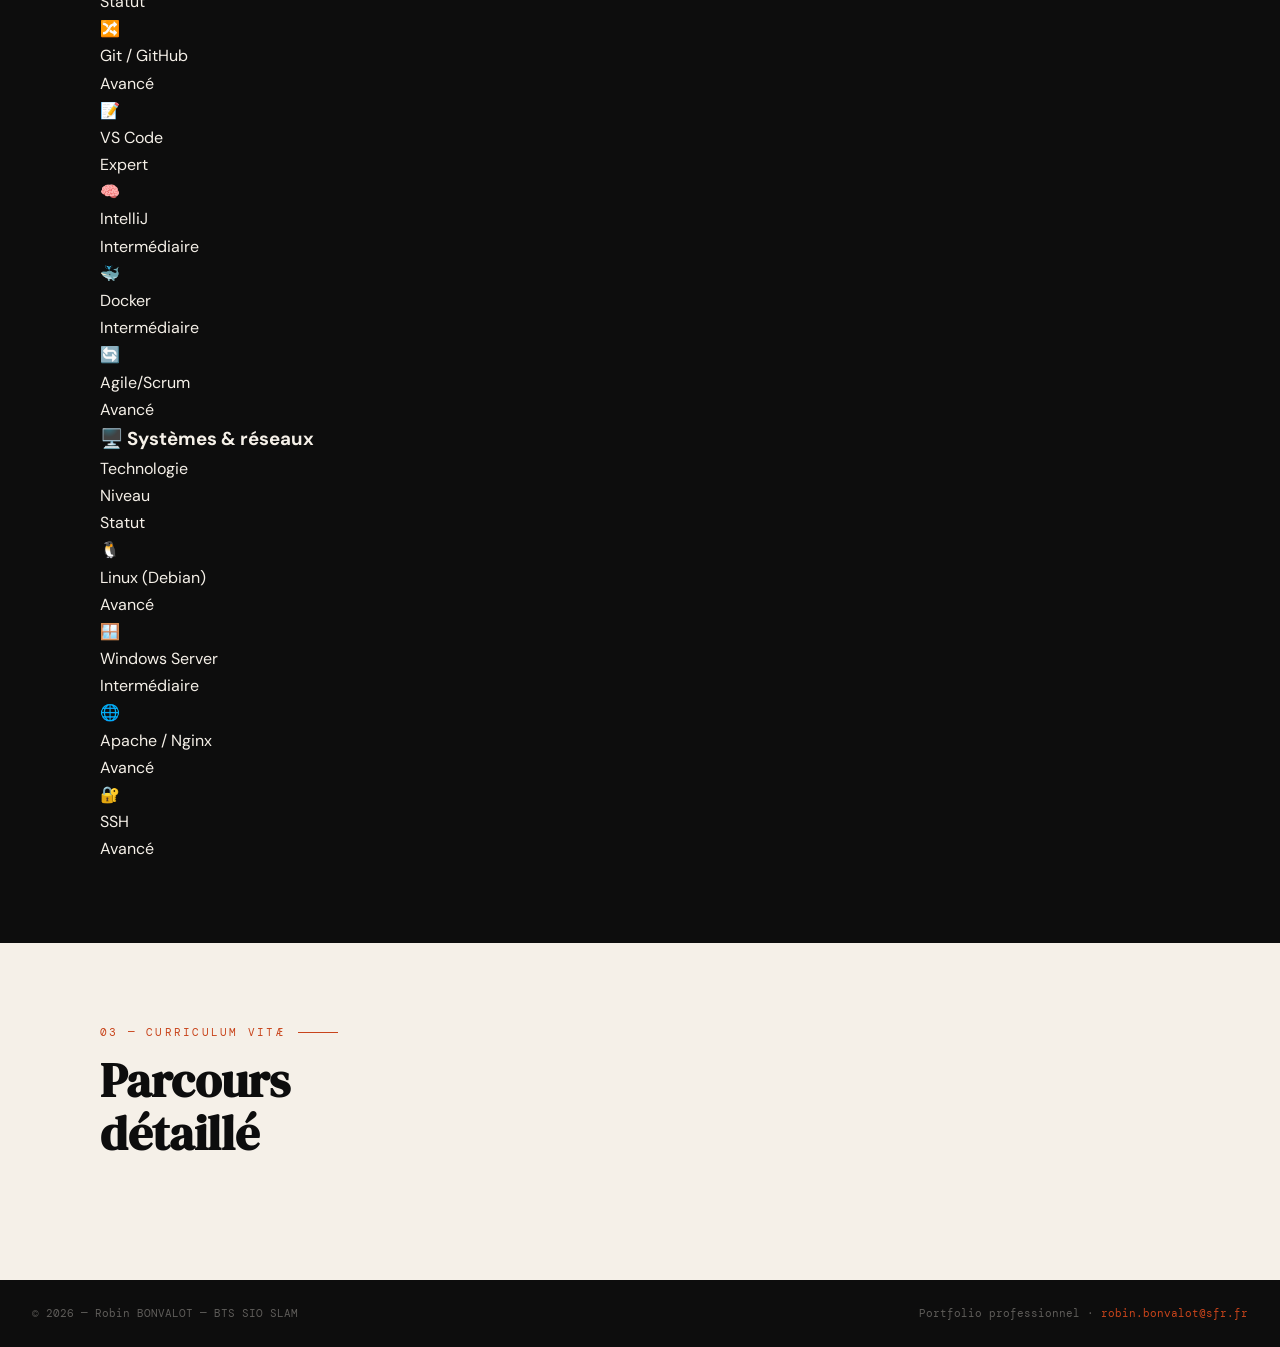
==== commit f8638302: "Update print statement from 'Hello' to 'Goodbye'" ====
--- a/index.html
+++ b/index.html
@@ -3,7 +3,13 @@
 <head>
   <meta charset="UTF-8">
   <meta name="viewport" content="width=device-width, initial-scale=1.0">
-  <title>Portfolio BTS SIO SLAM &mdash; Robin BONVALOT</title>
+  <title>Portfolio BTS SIO SLAM — Robin BONVALOT</title>
+  
+  <!-- Google Fonts - Playfair Display pour les titres et Inter pour le texte -->
+  <link rel="preconnect" href="https://fonts.googleapis.com">
+  <link rel="preconnect" href="https://fonts.gstatic.com" crossorigin>
+  <link href="https://fonts.googleapis.com/css2?family=Playfair+Display:wght@700;900&family=Inter:wght@300;400;500;600;700&display=swap" rel="stylesheet">
+  
   <link rel="stylesheet" href="style.css">
 </head>
 <body>
@@ -11,11 +17,11 @@
 <nav>
   <span class="nav-brand">Portfolio BTS SIO SLAM</span>
   <ul class="nav-links">
-    <li><a href="#about">Pr&eacute;sentation</a></li>
-    <li><a href="#skills">Comp&eacute;tences</a></li>
+    <li><a href="#about">Présentation</a></li>
+    <li><a href="#skills">Compétences</a></li>
     <li><a href="#cv">CV</a></li>
     <li><a href="#situations">Situations</a></li>
-    <li><a href="#referentiel">R&eacute;f&eacute;rentiel</a></li>
+    <li><a href="#referentiel">Référentiel</a></li>
     <li><a href="#annexes">Annexes</a></li>
   </ul>
 </nav>
@@ -23,26 +29,26 @@
 <section class="hero" id="hero">
   <div class="hero-grid"></div>
   <div class="hero-accent-line"></div>
-  <div class="hero-tag">BTS SIO &mdash; Option SLAM &mdash; Promotion 2024&ndash;2026</div>
+  <div class="hero-tag">BTS SIO — Option SLAM — Promotion 2024–2026</div>
   <div class="hero-number">01</div>
   <div class="hero-content">
     <p class="hero-eyebrow">Portfolio professionnel</p>
     <h1 class="hero-name">Robin<br><em>BONVALOT</em></h1>
-    <p class="hero-tagline">&Eacute;tudiant en BTS Services Informatiques aux Organisations, sp&eacute;cialit&eacute; Solutions Logicielles et Applications M&eacute;tiers.</p>
+    <p class="hero-tagline">Étudiant en BTS Services Informatiques aux Organisations, spécialité Solutions Logicielles et Applications Métiers.</p>
     <div class="hero-badges">
       <span class="badge accent">SLAM</span>
-      <span class="badge">D&eacute;veloppement Web</span>
-      <span class="badge">Bases de Donn&eacute;es</span>
+      <span class="badge">Développement Web</span>
+      <span class="badge">Bases de Données</span>
       <span class="badge">PHP / Python / Java</span>
-      <span class="badge">2024 &ndash; 2026</span>
+      <span class="badge">2024 – 2026</span>
     </div>
   </div>
 </section>
 
 <section id="about">
   <div class="section-inner">
-    <div class="section-label">01 &mdash; Pr&eacute;sentation</div>
-    <h2 class="section-title">Parcours &amp; projet<br>professionnel</h2>
+    <div class="section-label">01 — Présentation</div>
+    <h2 class="section-title">Parcours & projet<br>professionnel</h2>
     <div class="about-grid fade-up">
       <div class="about-text">
         <p><strong>Qui suis-je ?</strong><br>
@@ -58,306 +64,358 @@
         <div class="info-block">
           <h4>Informations</h4>
           <div class="info-row"><span>Formation</span><span>BTS SIO SLAM</span></div>
-          <div class="info-row"><span>&Eacute;tablissement</span><span>ESTIAM Paris</span></div>
+          <div class="info-row"><span>Établissement</span><span>ESTIAM Paris</span></div>
           <div class="info-row"><span>Ville</span><span>Paris</span></div>
-          <div class="info-row"><span>Promotion</span><span>2024 &ndash; 2026</span></div>
+          <div class="info-row"><span>Promotion</span><span>2024 – 2026</span></div>
           <div class="info-row"><span>Email</span><span>robin.bonvalot@sfr.fr</span></div>
         </div>
         <div class="info-block">
-          <h4>Comp&eacute;tences transversales</h4>
-          <div class="info-row"><span>Communication</span><span>&#9670; &#9670; &#9670; &#9670; &#9671;</span></div>
-          <div class="info-row"><span>Travail en &eacute;quipe</span><span>&#9670; &#9670; &#9670; &#9670; &#9670;</span></div>
-          <div class="info-row"><span>Autonomie</span><span>&#9670; &#9670; &#9670; &#9670; &#9671;</span></div>
-          <div class="info-row"><span>Rigueur</span><span>&#9670; &#9670; &#9670; &#9670; &#9670;</span></div>
-          <div class="info-row"><span>Veille techno.</span><span>&#9670; &#9670; &#9670; &#9670; &#9671;</span></div>
+          <h4>Compétences transversales</h4>
+          <div class="info-row"><span>Communication</span><span>◆ ◆ ◆ ◆ ◇</span></div>
+          <div class="info-row"><span>Travail en équipe</span><span>◆ ◆ ◆ ◆ ◆</span></div>
+          <div class="info-row"><span>Autonomie</span><span>◆ ◆ ◆ ◆ ◇</span></div>
+          <div class="info-row"><span>Rigueur</span><span>◆ ◆ ◆ ◆ ◆</span></div>
+          <div class="info-row"><span>Veille techno.</span><span>◆ ◆ ◆ ◆ ◇</span></div>
         </div>
       </div>
     </div>
   </div>
 </section>
 
+<!-- SECTION COMPÉTENCES AVEC TABLEAU -->
 <section id="skills">
   <div class="section-inner">
-    <div class="section-label">02 &mdash; Comp&eacute;tences</div>
-    <h2 class="section-title">Comp&eacute;tences<br>techniques</h2>
-    <div class="skills-grid fade-up">
-      <div class="skill-card">
-        <h3>Langages</h3>
-        <span class="skill-tag">PHP</span>
-        <span class="skill-tag">HTML</span>
-        <span class="skill-tag">CSS</span>
-        <span class="skill-tag">JavaScript</span>
-        <span class="skill-tag">Python</span>
-        <span class="skill-tag">SQL</span>
-      </div>
-
-      <div class="skill-card">
-        <h3>Bases de donn&eacute;es</h3>
-        <span class="skill-tag">MySQL</span>
-        <span class="skill-tag">PostgreSQL</span>
-        <span class="skill-tag">SQLite</span>
-        <span class="skill-tag">MariaDB</span>
-        <span class="skill-tag">Merise</span>
-        <span class="skill-tag">UML</span>
-      </div>
-      <div class="skill-card">
-        <h3>Outils &amp; m&eacute;thodes</h3>
-        <span class="skill-tag">Git / GitHub</span>
-        <span class="skill-tag">VS Code</span>
-        <span class="skill-tag">IntelliJ</span>
-        <span class="skill-tag">Postman</span>
-        <span class="skill-tag">Docker</span>
-        <span class="skill-tag">Agile/Scrum</span>
-      </div>
-      <div class="skill-card">
-        <h3>Syst&egrave;mes &amp; r&eacute;seaux</h3>
-        <span class="skill-tag">Linux (Debian)</span>
-        <span class="skill-tag">Windows Server</span>
-        <span class="skill-tag">Apache</span>
-        <span class="skill-tag">Nginx</span>
-        <span class="skill-tag">SSH</span>
-        <span class="skill-tag">Virtualisation</span>
-      </div>
-
-    </div>
+    <div class="section-label">02 — Compétences</div>
+    <h2 class="section-title">Compétences<br>techniques</h2>
+    
+    <!-- Tableau Langages -->
+    <h3 class="skills-category-title">💻 Langages de programmation</h3>
+    <div class="skills-table">
+      <div class="skills-table-header">
+        <div>Technologie</div>
+        <div>Niveau</div>
+        <div>Statut</div>
+      </div>
+      
+      <div class="skills-table-row">
+        <div class="skill-name">
+          <div class="skill-icon">🐘</div>
+          <span>PHP</span>
+        </div>
+        <div class="skill-level">
+          <div class="skill-dot filled"></div>
+          <div class="skill-dot filled"></div>
+          <div class="skill-dot filled"></div>
+          <div class="skill-dot filled"></div>
+          <div class="skill-dot"></div>
+        </div>
+        <div><span class="skill-badge">Avancé</span></div>
+      </div>
+      
+      <div class="skills-table-row">
+        <div class="skill-name">
+          <div class="skill-icon">⚡</div>
+          <span>JavaScript</span>
+        </div>
+        <div class="skill-level">
+          <div class="skill-dot filled"></div>
+          <div class="skill-dot filled"></div>
+          <div class="skill-dot filled"></div>
+          <div class="skill-dot filled"></div>
+          <div class="skill-dot"></div>
+        </div>
+        <div><span class="skill-badge">Avancé</span></div>
+      </div>
+      
+      <div class="skills-table-row">
+        <div class="skill-name">
+          <div class="skill-icon">🐍</div>
+          <span>Python</span>
+        </div>
+        <div class="skill-level">
+          <div class="skill-dot filled"></div>
+          <div class="skill-dot filled"></div>
+          <div class="skill-dot filled"></div>
+          <div class="skill-dot"></div>
+          <div class="skill-dot"></div>
+        </div>
+        <div><span class="skill-badge">Intermédiaire</span></div>
+      </div>
+      
+      <div class="skills-table-row">
+        <div class="skill-name">
+          <div class="skill-icon">📊</div>
+          <span>SQL</span>
+        </div>
+        <div class="skill-level">
+          <div class="skill-dot filled"></div>
+          <div class="skill-dot filled"></div>
+          <div class="skill-dot filled"></div>
+          <div class="skill-dot filled"></div>
+          <div class="skill-dot"></div>
+        </div>
+        <div><span class="skill-badge">Avancé</span></div>
+      </div>
+      
+      <div class="skills-table-row">
+        <div class="skill-name">
+          <div class="skill-icon">🎨</div>
+          <span>HTML/CSS</span>
+        </div>
+        <div class="skill-level">
+          <div class="skill-dot filled"></div>
+          <div class="skill-dot filled"></div>
+          <div class="skill-dot filled"></div>
+          <div class="skill-dot filled"></div>
+          <div class="skill-dot filled"></div>
+        </div>
+        <div><span class="skill-badge">Expert</span></div>
+      </div>
+    </div>
+
+    <!-- Tableau Bases de données -->
+    <h3 class="skills-category-title">🗄️ Bases de données</h3>
+    <div class="skills-table">
+      <div class="skills-table-header">
+        <div>Technologie</div>
+        <div>Niveau</div>
+        <div>Statut</div>
+      </div>
+      
+      <div class="skills-table-row">
+        <div class="skill-name">
+          <div class="skill-icon">🐬</div>
+          <span>MySQL</span>
+        </div>
+        <div class="skill-level">
+          <div class="skill-dot filled"></div>
+          <div class="skill-dot filled"></div>
+          <div class="skill-dot filled"></div>
+          <div class="skill-dot filled"></div>
+          <div class="skill-dot"></div>
+        </div>
+        <div><span class="skill-badge">Avancé</span></div>
+      </div>
+      
+      <div class="skills-table-row">
+        <div class="skill-name">
+          <div class="skill-icon">🐘</div>
+          <span>PostgreSQL</span>
+        </div>
+        <div class="skill-level">
+          <div class="skill-dot filled"></div>
+          <div class="skill-dot filled"></div>
+          <div class="skill-dot filled"></div>
+          <div class="skill-dot"></div>
+          <div class="skill-dot"></div>
+        </div>
+        <div><span class="skill-badge">Intermédiaire</span></div>
+      </div>
+      
+      <div class="skills-table-row">
+        <div class="skill-name">
+          <div class="skill-icon">📦</div>
+          <span>MariaDB</span>
+        </div>
+        <div class="skill-level">
+          <div class="skill-dot filled"></div>
+          <div class="skill-dot filled"></div>
+          <div class="skill-dot filled"></div>
+          <div class="skill-dot filled"></div>
+          <div class="skill-dot"></div>
+        </div>
+        <div><span class="skill-badge">Avancé</span></div>
+      </div>
+      
+      <div class="skills-table-row">
+        <div class="skill-name">
+          <div class="skill-icon">🗂️</div>
+          <span>SQLite</span>
+        </div>
+        <div class="skill-level">
+          <div class="skill-dot filled"></div>
+          <div class="skill-dot filled"></div>
+          <div class="skill-dot filled"></div>
+          <div class="skill-dot"></div>
+          <div class="skill-dot"></div>
+        </div>
+        <div><span class="skill-badge">Intermédiaire</span></div>
+      </div>
+    </div>
+
+    <!-- Tableau Outils -->
+    <h3 class="skills-category-title">🛠️ Outils & méthodes</h3>
+    <div class="skills-table">
+      <div class="skills-table-header">
+        <div>Technologie</div>
+        <div>Niveau</div>
+        <div>Statut</div>
+      </div>
+      
+      <div class="skills-table-row">
+        <div class="skill-name">
+          <div class="skill-icon">🔀</div>
+          <span>Git / GitHub</span>
+        </div>
+        <div class="skill-level">
+          <div class="skill-dot filled"></div>
+          <div class="skill-dot filled"></div>
+          <div class="skill-dot filled"></div>
+          <div class="skill-dot filled"></div>
+          <div class="skill-dot"></div>
+        </div>
+        <div><span class="skill-badge">Avancé</span></div>
+      </div>
+      
+      <div class="skills-table-row">
+        <div class="skill-name">
+          <div class="skill-icon">📝</div>
+          <span>VS Code</span>
+        </div>
+        <div class="skill-level">
+          <div class="skill-dot filled"></div>
+          <div class="skill-dot filled"></div>
+          <div class="skill-dot filled"></div>
+          <div class="skill-dot filled"></div>
+          <div class="skill-dot filled"></div>
+        </div>
+        <div><span class="skill-badge">Expert</span></div>
+      </div>
+      
+      <div class="skills-table-row">
+        <div class="skill-name">
+          <div class="skill-icon">🧠</div>
+          <span>IntelliJ</span>
+        </div>
+        <div class="skill-level">
+          <div class="skill-dot filled"></div>
+          <div class="skill-dot filled"></div>
+          <div class="skill-dot filled"></div>
+          <div class="skill-dot"></div>
+          <div class="skill-dot"></div>
+        </div>
+        <div><span class="skill-badge">Intermédiaire</span></div>
+      </div>
+      
+      <div class="skills-table-row">
+        <div class="skill-name">
+          <div class="skill-icon">🐳</div>
+          <span>Docker</span>
+        </div>
+        <div class="skill-level">
+          <div class="skill-dot filled"></div>
+          <div class="skill-dot filled"></div>
+          <div class="skill-dot filled"></div>
+          <div class="skill-dot"></div>
+          <div class="skill-dot"></div>
+        </div>
+        <div><span class="skill-badge">Intermédiaire</span></div>
+      </div>
+      
+      <div class="skills-table-row">
+        <div class="skill-name">
+          <div class="skill-icon">🔄</div>
+          <span>Agile/Scrum</span>
+        </div>
+        <div class="skill-level">
+          <div class="skill-dot filled"></div>
+          <div class="skill-dot filled"></div>
+          <div class="skill-dot filled"></div>
+          <div class="skill-dot filled"></div>
+          <div class="skill-dot"></div>
+        </div>
+        <div><span class="skill-badge">Avancé</span></div>
+      </div>
+    </div>
+
+    <!-- Tableau Systèmes -->
+    <h3 class="skills-category-title">🖥️ Systèmes & réseaux</h3>
+    <div class="skills-table">
+      <div class="skills-table-header">
+        <div>Technologie</div>
+        <div>Niveau</div>
+        <div>Statut</div>
+      </div>
+      
+      <div class="skills-table-row">
+        <div class="skill-name">
+          <div class="skill-icon">🐧</div>
+          <span>Linux (Debian)</span>
+        </div>
+        <div class="skill-level">
+          <div class="skill-dot filled"></div>
+          <div class="skill-dot filled"></div>
+          <div class="skill-dot filled"></div>
+          <div class="skill-dot filled"></div>
+          <div class="skill-dot"></div>
+        </div>
+        <div><span class="skill-badge">Avancé</span></div>
+      </div>
+      
+      <div class="skills-table-row">
+        <div class="skill-name">
+          <div class="skill-icon">🪟</div>
+          <span>Windows Server</span>
+        </div>
+        <div class="skill-level">
+          <div class="skill-dot filled"></div>
+          <div class="skill-dot filled"></div>
+          <div class="skill-dot filled"></div>
+          <div class="skill-dot"></div>
+          <div class="skill-dot"></div>
+        </div>
+        <div><span class="skill-badge">Intermédiaire</span></div>
+      </div>
+      
+      <div class="skills-table-row">
+        <div class="skill-name">
+          <div class="skill-icon">🌐</div>
+          <span>Apache / Nginx</span>
+        </div>
+        <div class="skill-level">
+          <div class="skill-dot filled"></div>
+          <div class="skill-dot filled"></div>
+          <div class="skill-dot filled"></div>
+          <div class="skill-dot filled"></div>
+          <div class="skill-dot"></div>
+        </div>
+        <div><span class="skill-badge">Avancé</span></div>
+      </div>
+      
+      <div class="skills-table-row">
+        <div class="skill-name">
+          <div class="skill-icon">🔐</div>
+          <span>SSH</span>
+        </div>
+        <div class="skill-level">
+          <div class="skill-dot filled"></div>
+          <div class="skill-dot filled"></div>
+          <div class="skill-dot filled"></div>
+          <div class="skill-dot filled"></div>
+          <div class="skill-dot"></div>
+        </div>
+        <div><span class="skill-badge">Avancé</span></div>
+      </div>
+    </div>
+
   </div>
 </section>
 
+<!-- Le reste de tes sections... (CV, Situations, etc.) -->
+
 <section id="cv">
   <div class="section-inner">
-    <div class="section-label">03 &mdash; Curriculum Vit&aelig;</div>
-    <h2 class="section-title">Parcours<br>d&eacute;taill&eacute;</h2>
-    <div class="cv-columns fade-up">
-      
-      <div>
-        <div class="section-label" style="font-size:.68rem; margin-bottom:1.5rem">Exp&eacute;riences professionnelles</div>
-        <div class="cv-timeline">
-          <div class="cv-item">
-            <div class="cv-date">2025 &bull; Stage</div>
-            <div class="cv-role">D&eacute;veloppeur Web &mdash; Accessibilit&eacute;</div>
-            <div class="cv-org">Banque de France &mdash; Paris</div>
-            <div class="cv-desc">Gestion de l&rsquo;am&eacute;lioration du RGAA (R&eacute;f&eacute;rentiel G&eacute;n&eacute;ral d&rsquo;Am&eacute;lioration de l&rsquo;Accessibilit&eacute;) d&rsquo;une application web.</div>
-          </div>
-          <div class="cv-item">
-            <div class="cv-date">2026 &bull; Alternance</div>
-            <div class="cv-role">P&ocirc;le Informatique &mdash; Gestion du site web</div>
-            <div class="cv-org">Leclerc Boll&egrave;ne &mdash; Boll&egrave;ne</div>
-            <div class="cv-desc">Int&eacute;gration au p&ocirc;le informatique du magasin Leclerc de Boll&egrave;ne et participation &agrave; la gestion de leur site web.</div>
-          </div>
-        </div>
-      </div>
-      
-      <div>
-        <div class="section-label" style="font-size:.68rem; margin-bottom:1.5rem">Formation</div>
-        <div class="cv-timeline">
-          <div class="cv-item">
-            <div class="cv-date">2024 &ndash; 2026</div>
-            <div class="cv-role">BTS SIO &mdash; Option SLAM</div>
-            <div class="cv-org">ESTIAM &mdash; Paris</div>
-            <div class="cv-desc">Services Informatiques aux Organisations &mdash; Solutions Logicielles et Applications M&eacute;tiers.</div>
-          </div>
-          <div class="cv-item">
-            <div class="cv-date">2024</div>
-            <div class="cv-role">Baccalaur&eacute;at G&eacute;n&eacute;ral</div>
-            <div class="cv-org">Sp&eacute;cialit&eacute;s Physique-Chimie &amp; SVT</div>
-            <div class="cv-desc">Baccalaur&eacute;at g&eacute;n&eacute;ral obtenu avec les sp&eacute;cialit&eacute;s Physique-Chimie et Sciences de la Vie et de la Terre.</div>
-          </div>
-        </div>
-      </div>
-    </div>
+    <div class="section-label">03 — Curriculum Vitæ</div>
+    <h2 class="section-title">Parcours<br>détaillé</h2>
+    <!-- ... ton contenu CV actuel ... -->
   </div>
 </section>
 
-<section id="situations">
-  <div class="section-inner">
-    <div class="section-label">04 &mdash;  EXPÉRIENCES Missions et réalisations</div>
-    <h2 class="section-title">Description<br>des situations</h2>
-
-    <div class="situation-card fade-up">
-      <div class="situation-header">
-        <div class="situation-num">01</div>
-        <div>
-          <h3>Am&eacute;lioration de l&rsquo;accessibilit&eacute; RGAA d&rsquo;une application web</h3>
-          <p>Banque de France &mdash; Stage 2025</p>
-        </div>
-      </div>
-      <div class="situation-body">
-        <div class="sit-grid">
-          <div class="sit-field">
-            <h4>Contexte</h4>
-            <p>Au sein de la Banque de France, j'ai participé à la mise en conformité d'une application web avec le Référentiel Général d'Amélioration de l'Accessibilité (RGAA), standard obligatoire pour les organismes publics.</p>
-          </div>
-          <div class="sit-field">
-            <h4>Besoin exprim&eacute;</h4>
-            <p>L'application web de la Banque de France ne respectait pas entièrement les critères du RGAA. Il fallait identifier les non-conformités et proposer des corrections pour améliorer l'accessibilité aux personnes en situation de handicap.</p>
-          </div>
-          <div class="sit-field">
-            <h4>R&eacute;sultats obtenus</h4>
-            <p>Le taux de conformité RGAA de l'application a été significativement amélioré. Plusieurs critères auparavant en échec ont été validés, rendant l'application plus accessible aux utilisateurs en situation de handicap visuel ou moteur.</p>
-          </div>
-          <div class="sit-field full">
-            <h4>Technologies utilis&eacute;es</h4>
-            <div class="tech-chips">
-              <span class="chip lang">HTML</span>
-              <span class="chip lang">CSS</span>
-              <span class="chip lang">JavaScript</span>
-              <span class="chip">RGAA 4.1</span>
-              <span class="chip">ARIA</span>
-              <span class="chip">Git</span>
-            </div>
-          </div>
-        </div>
-      </div>
-    </div>
-
-    
-    <div class="situation-card fade-up">
-      <div class="situation-header">
-        <div class="situation-num">02</div>
-        <div>
-          <h3>P&ocirc;le informatique &amp; gestion du site web</h3>
-          <p>Leclerc Boll&egrave;ne &mdash; 2026 &mdash; Alternance</p>
-        </div>
-      </div>
-      <div class="situation-body">
-        <div class="sit-grid">
-          <div class="sit-field">
-            <h4>Contexte</h4>
-            <p>Au sein du p&ocirc;le informatique du magasin Leclerc de Boll&egrave;ne, j&rsquo;ai int&eacute;gr&eacute; l&rsquo;&eacute;quipe charg&eacute;e de la gestion des outils informatiques et du site web du magasin.</p>
-          </div>
-          <div class="sit-field">
-            <h4>Besoin exprim&eacute;</h4>
-            <p>Le magasin souhaitait maintenir et faire &eacute;voluer son site web pour am&eacute;liorer l&rsquo;exp&eacute;rience des clients en ligne : mise &agrave; jour des contenus, correction de dysfonctionnements et ajout de nouvelles fonctionnalit&eacute;s.</p>
-          </div>
-          <div class="sit-field">
-            <h4>R&eacute;sultats obtenus</h4>
-            <p>Les mises &agrave; jour r&eacute;alis&eacute;es ont permis d&rsquo;am&eacute;liorer la fiabilit&eacute; et la lisibilit&eacute; du site. L&rsquo;&eacute;quipe informatique a pu s&rsquo;appuyer sur les d&eacute;veloppements effectu&eacute;s pour maintenir une exp&eacute;rience utilisateur coh&eacute;rente pour les clients du magasin.</p>
-          </div>
-          <div class="sit-field full">
-            <h4>Technologies utilis&eacute;es</h4>
-            <div class="tech-chips">
-              <span class="chip lang">HTML</span>
-              <span class="chip lang">CSS</span>
-              <span class="chip lang">JavaScript</span>
-              <span class="chip lang">PHP</span>
-              <span class="chip">MySQL</span>
-              <span class="chip">Git</span>
-            </div>
-          </div>
-        </div>
-      </div>
-    </div>
-
-    
-
-  </div>
-</section>
-
-<section id="referentiel">
-  <div class="section-inner">
-    <div class="section-label">05 &mdash; R&eacute;f&eacute;rentiel BTS SIO SLAM</div>
-    <h2 class="section-title">Comp&eacute;tences<br>mobilis&eacute;es</h2>
-    <p style="color:var(--muted); max-width:600px; margin-bottom:3rem; font-size:.95rem">
-      Mise en relation de mes situations professionnelles avec le r&eacute;f&eacute;rentiel officiel du BTS SIO option SLAM. Chaque comp&eacute;tence est justifi&eacute;e par des &eacute;l&eacute;ments concrets issus de mes stages et projets.
-    </p>
-    <div class="ref-grid fade-up">
-      <div class="ref-card">
-        <div class="ref-code">B1.1 &mdash; G&eacute;rer le patrimoine informatique</div>
-        <h4>Recenser et identifier les ressources num&eacute;riques</h4>
-        <p>Au sein du p&ocirc;le informatique de Leclerc Boll&egrave;ne, j&rsquo;ai pris connaissance de l&rsquo;infrastructure en place et identifi&eacute; les ressources num&eacute;riques utilis&eacute;es pour la gestion du site web.</p>
-      </div>
-      <div class="ref-card">
-        <div class="ref-code">B1.2 &mdash; R&eacute;pondre aux incidents</div>
-        <h4>Traiter des demandes d&rsquo;assistance</h4>
-        <p>Lors de mon stage &agrave; la Banque de France, j&rsquo;ai identifi&eacute; et corrig&eacute; des non-conformit&eacute;s RGAA signal&eacute;es sur l&rsquo;application web, en analysant les probl&egrave;mes d&rsquo;accessibilit&eacute; rapport&eacute;s.</p>
-      </div>
-      <div class="ref-card">
-        <div class="ref-code">B1.3 &mdash; D&eacute;velopper la pr&eacute;sence en ligne</div>
-        <h4>Participer &agrave; l&rsquo;&eacute;volution du SI</h4>
-        <p>Chez Leclerc Boll&egrave;ne, j&rsquo;ai contribu&eacute; &agrave; la gestion et &agrave; l&rsquo;am&eacute;lioration du site web du magasin, participant ainsi &agrave; l&rsquo;&eacute;volution de la pr&eacute;sence num&eacute;rique de l&rsquo;entreprise.</p>
-      </div>
-      <div class="ref-card">
-        <div class="ref-code">B1.4 &mdash; Travailler en mode projet</div>
-        <h4>Planifier et coordonner</h4>
-        <p>Dans les deux exp&eacute;riences, j&rsquo;ai d&ucirc; organiser mon travail selon des priorit&eacute;s d&eacute;finies, respecter des d&eacute;lais et rendre compte de l&rsquo;avancement de mes missions &agrave; mon tuteur.</p>
-      </div>
-      <div class="ref-card">
-        <div class="ref-code">B1.5 &mdash; Mettre &agrave; disposition des utilisateurs</div>
-        <h4>D&eacute;ployer un service</h4>
-        <p>&Agrave; la Banque de France, les corrections d&rsquo;accessibilit&eacute; RGAA ont &eacute;t&eacute; d&eacute;ploy&eacute;es sur l&rsquo;application en production, rendant le service accessible &agrave; un plus grand nombre d&rsquo;utilisateurs.</p>
-      </div>
-      <div class="ref-card">
-        <div class="ref-code">B2.1 &mdash; Concevoir et d&eacute;velopper</div>
-        <h4>R&eacute;aliser des composants applicatifs</h4>
-        <p>J&rsquo;ai r&eacute;alis&eacute; des modifications et d&eacute;veloppements concrets sur l&rsquo;application web de la Banque de France (HTML, CSS, JavaScript) et sur le site de Leclerc Boll&egrave;ne (PHP, HTML, CSS).</p>
-      </div>
-      <div class="ref-card">
-        <div class="ref-code">B2.2 &mdash; Assurer la maintenance</div>
-        <h4>Corriger et faire &eacute;voluer</h4>
-        <p>La mission RGAA &agrave; la Banque de France &eacute;tait enti&egrave;rement centr&eacute;e sur la correction de l&rsquo;existant : analyser le code en place, identifier les non-conformit&eacute;s et les corriger sans casser les fonctionnalit&eacute;s.</p>
-      </div>
-      <div class="ref-card">
-        <div class="ref-code">B2.3 &mdash; G&eacute;rer les donn&eacute;es</div>
-        <h4>Concevoir et exploiter des bases de donn&eacute;es</h4>
-        <p>Dans le cadre du p&ocirc;le informatique de Leclerc Boll&egrave;ne, j&rsquo;ai utilis&eacute; MySQL pour interagir avec les donn&eacute;es du site web du magasin (produits, contenus, gestion des pages).</p>
-      </div>
-    </div>
-  </div>
-</section>
-
-<section id="annexes">
-  <div class="section-inner">
-    <div class="section-label">06 &mdash; Annexes techniques</div>
-    <h2 class="section-title">Ressources &amp;<br>documents</h2>
-    <div class="annexes-grid fade-up">
-      <div class="annex-card">
-        <div class="annex-icon">&#128196;</div>
-        <h4>CV complet (PDF)</h4>
-        <p>Version t&eacute;l&eacute;chargeable de mon curriculum vit&aelig; &agrave; jour.</p>
-        <a class="annex-link" href="https://drive.google.com/file/d/1PD9b9iMhq0g_Edb-D3W8sQsPgd6aqsxm/view?usp=sharing">&#8595; T&eacute;l&eacute;charger le CV</a>
-      </div>
-    </div>
-
-    <h2 class="section-title" style="margin-top:4rem">Mes<br>projets</h2>
-    <div class="annexes-grid fade-up">
-      <div class="annex-card">
-        <div class="annex-icon">&#9883;</div>
-        <h4>Murim-Block</h4>
-        <p>Mod Minecraft d&eacute;velopp&eacute; en &eacute;quipe, bas&eacute; sur l&rsquo;univers du Murim. R&eacute;alis&eacute; en Java avec MCreator.</p>
-        <a class="annex-link" href="https://github.com/enybcode/Murim-Block" target="_blank">&#8594; Voir sur GitHub</a>
-      </div>
-      <div class="annex-card">
-        <div class="annex-icon">&#127918;</div>
-        <h4>MalefikIA</h4>
-        <p>Jeu Unity d&eacute;velopp&eacute; lors d&rsquo;un Hackathon sur le th&egrave;me &laquo;&nbsp;Power and Responsibilities&nbsp;&raquo;. R&eacute;alis&eacute; en C# avec Unity.</p>
-        <a class="annex-link" href="https://github.com/Yokorr/MalefikIA" target="_blank">&#8594; Voir sur GitHub</a>
-      </div>
-      <div class="annex-card">
-        <div class="annex-icon">&#128187;</div>
-        <h4>TP HTML</h4>
-        <p>Travaux pratiques HTML/CSS/JavaScript r&eacute;alis&eacute;s en formation BTS SIO SLAM &agrave; l&rsquo;ESTIAM.</p>
-        <a class="annex-link" href="https://github.com/RobinBVLT/TP-html" target="_blank">&#8594; Voir sur GitHub</a>
-          <div class="annex-icon">&#128187;</div>
-          <h4>kanban</h4>
-          <p>site de gestion de projet style trello</p>
-          <a class="annex-link" href="https://github.com/RobinBVLT/Kanban.git" target="_blank">&#8594; Voir sur GitHub</a>
-            <div class="annex-icon">&#128187;</div>
-            <h4>helpdesk</h4>
-            <p>site de gestion de ticket</p>
-            <a class="annex-link" href="https://github.com/RobinBVLT/helpdesk.git" target="_blank">&#8594; Voir sur GitHub</a>
-            <a class="annex-link" href="https://drive.google.com/file/d/1YqQrrClibHbCQXofVHDomKzusOFUCbd0/view?usp=sharing" target="_blank">&#8594; documentation</a>
-              </div>
-            </div>
-          </div>
-        </div>
-      </div>
-    </div>
-  </div>
-</section>
+<!-- Continue avec tes autres sections... -->
 
 <footer>
-  <span>&copy; 2026 &mdash; Robin BONVALOT &mdash; BTS SIO SLAM</span>
-  <span>Portfolio professionnel &middot; <a href="mailto:robin.bonvalot@sfr.fr">robin.bonvalot@sfr.fr</a></span>
+  <span>© 2026 — Robin BONVALOT — BTS SIO SLAM</span>
+  <span>Portfolio professionnel · <a href="mailto:robin.bonvalot@sfr.fr">robin.bonvalot@sfr.fr</a></span>
 </footer>
 
 <script src="script.js"></script>
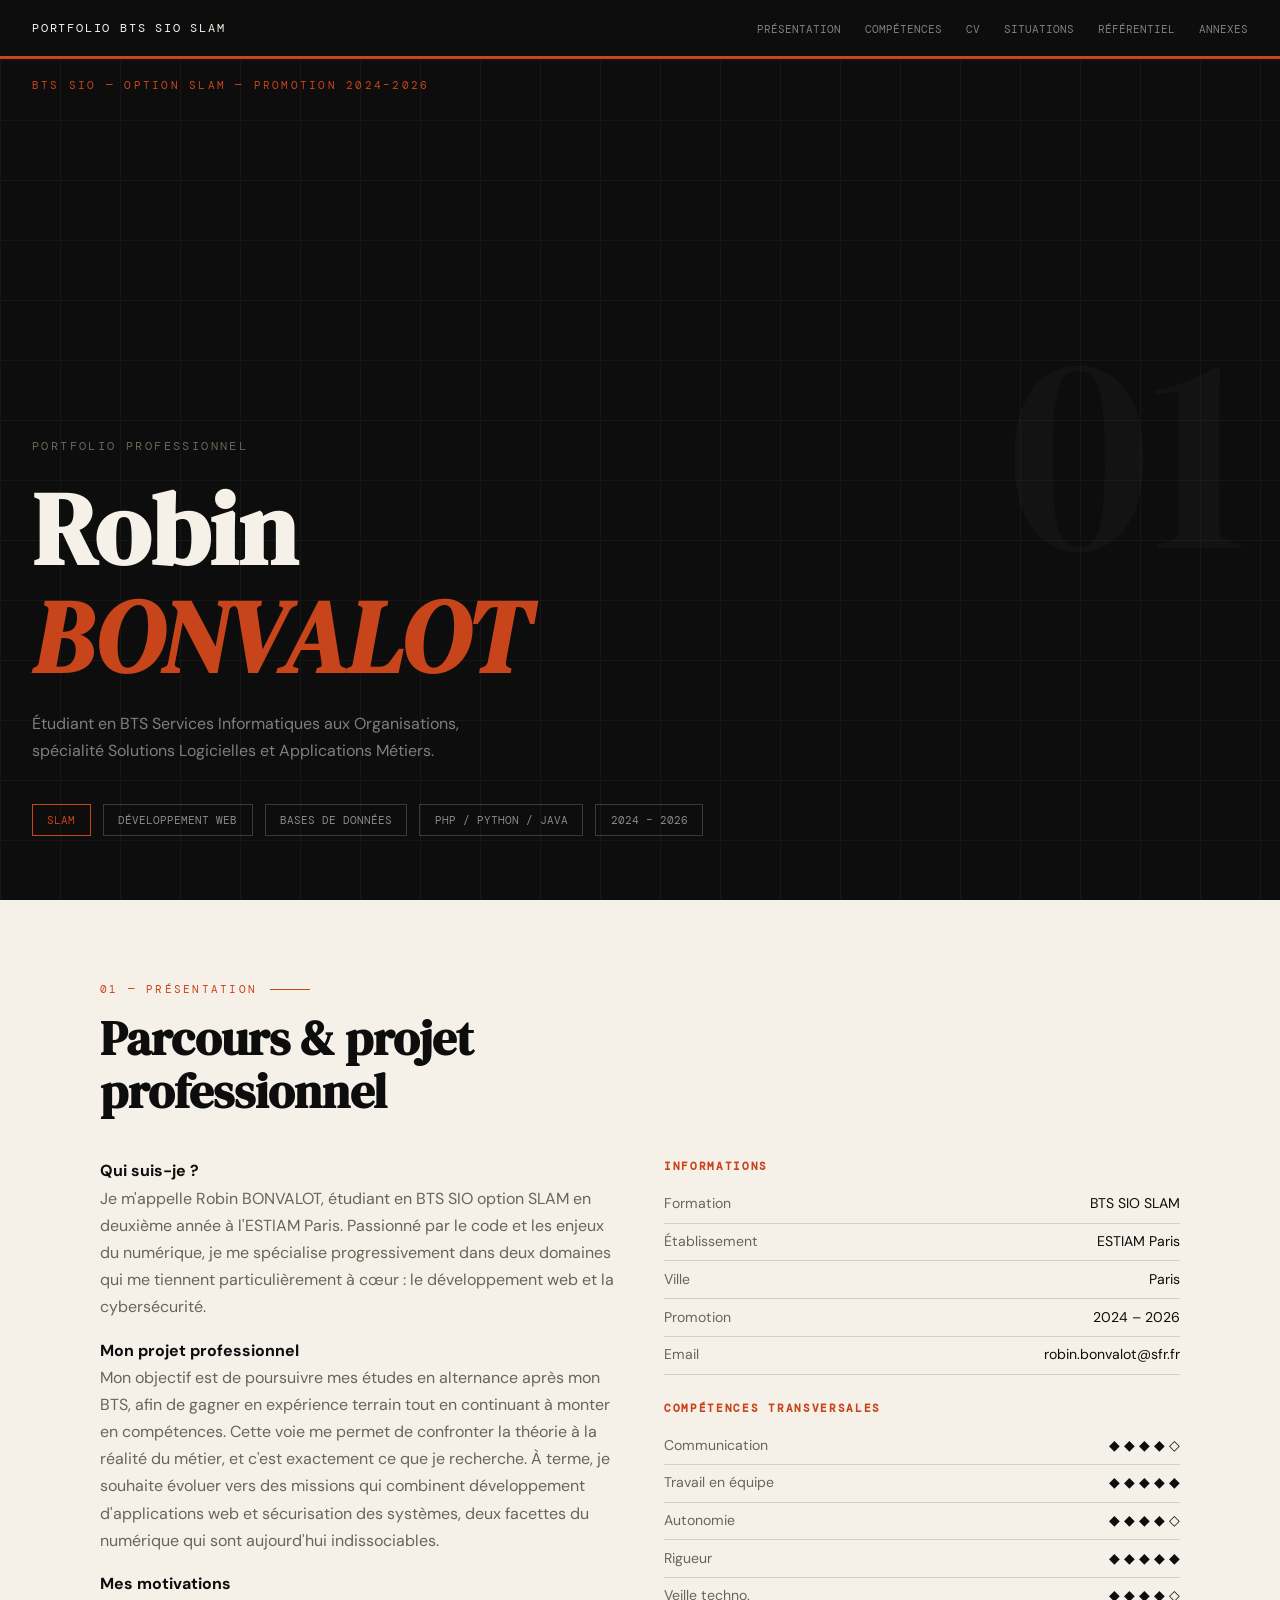
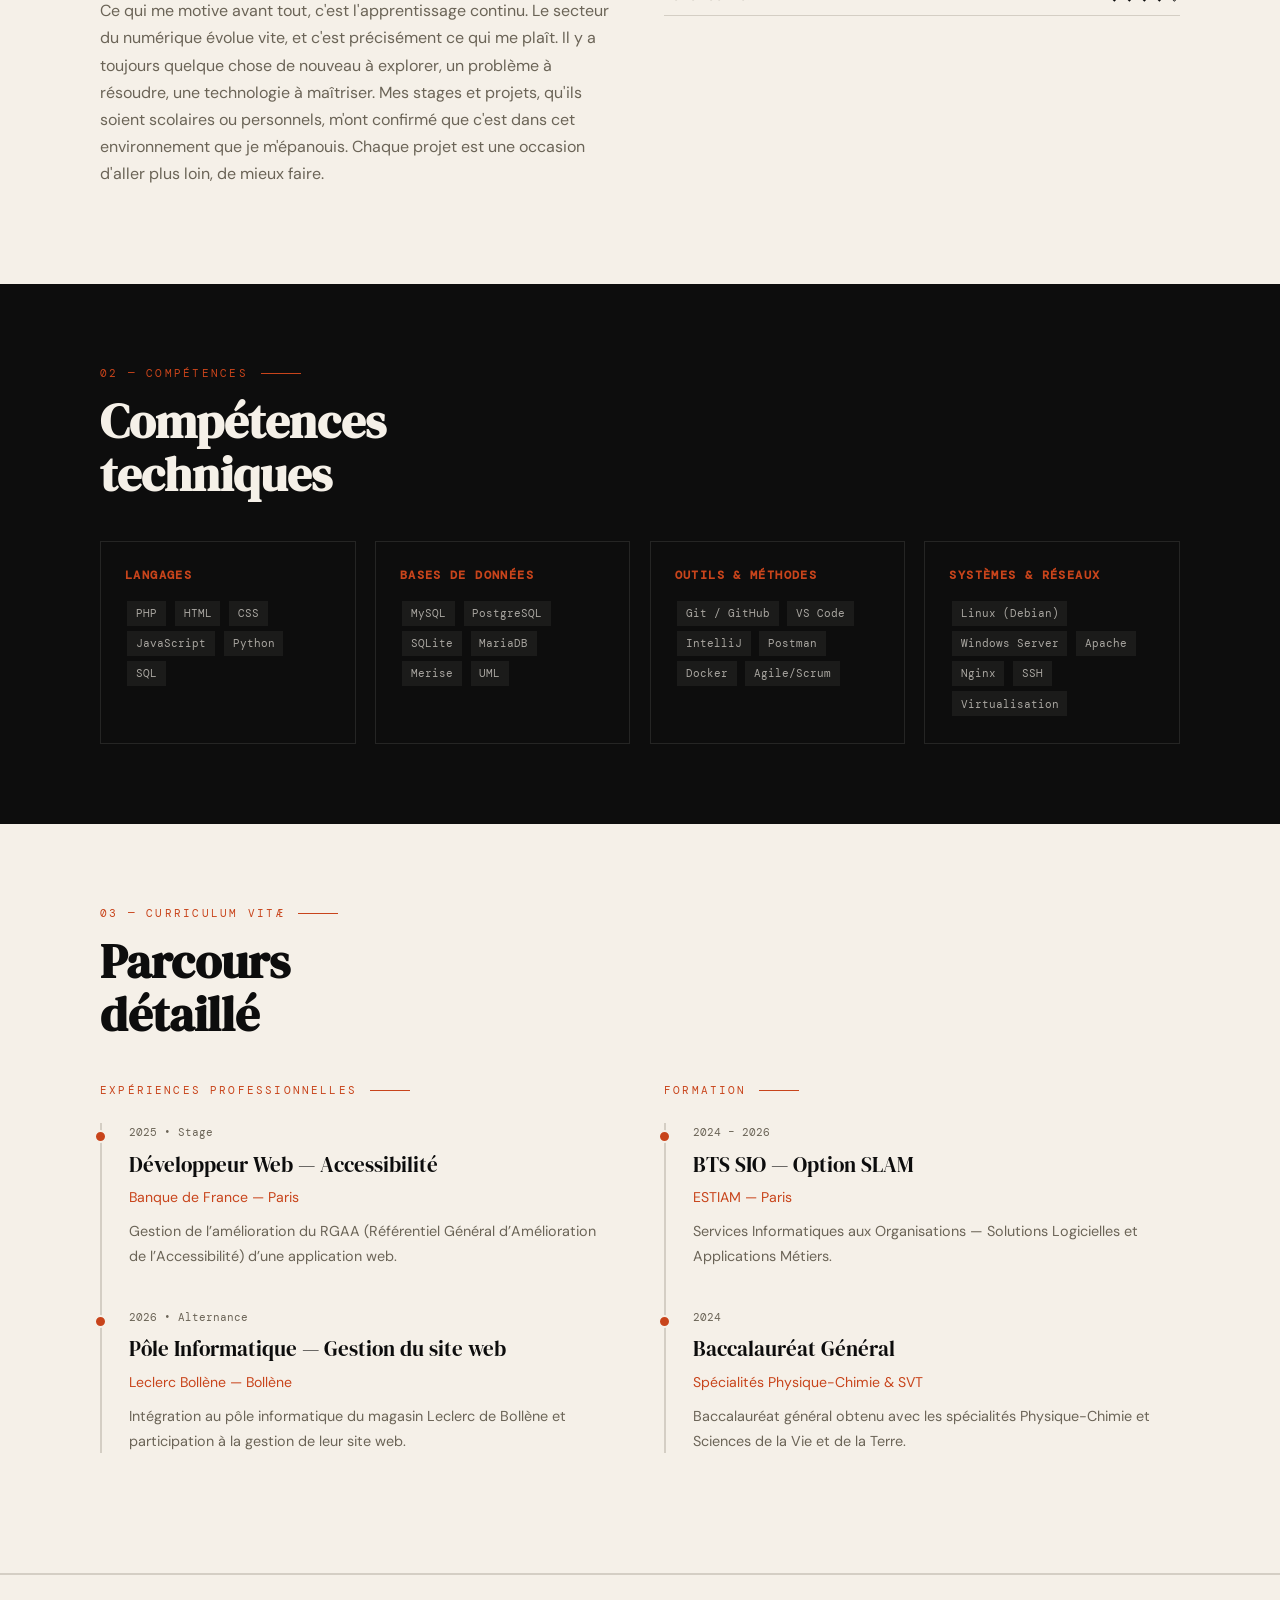
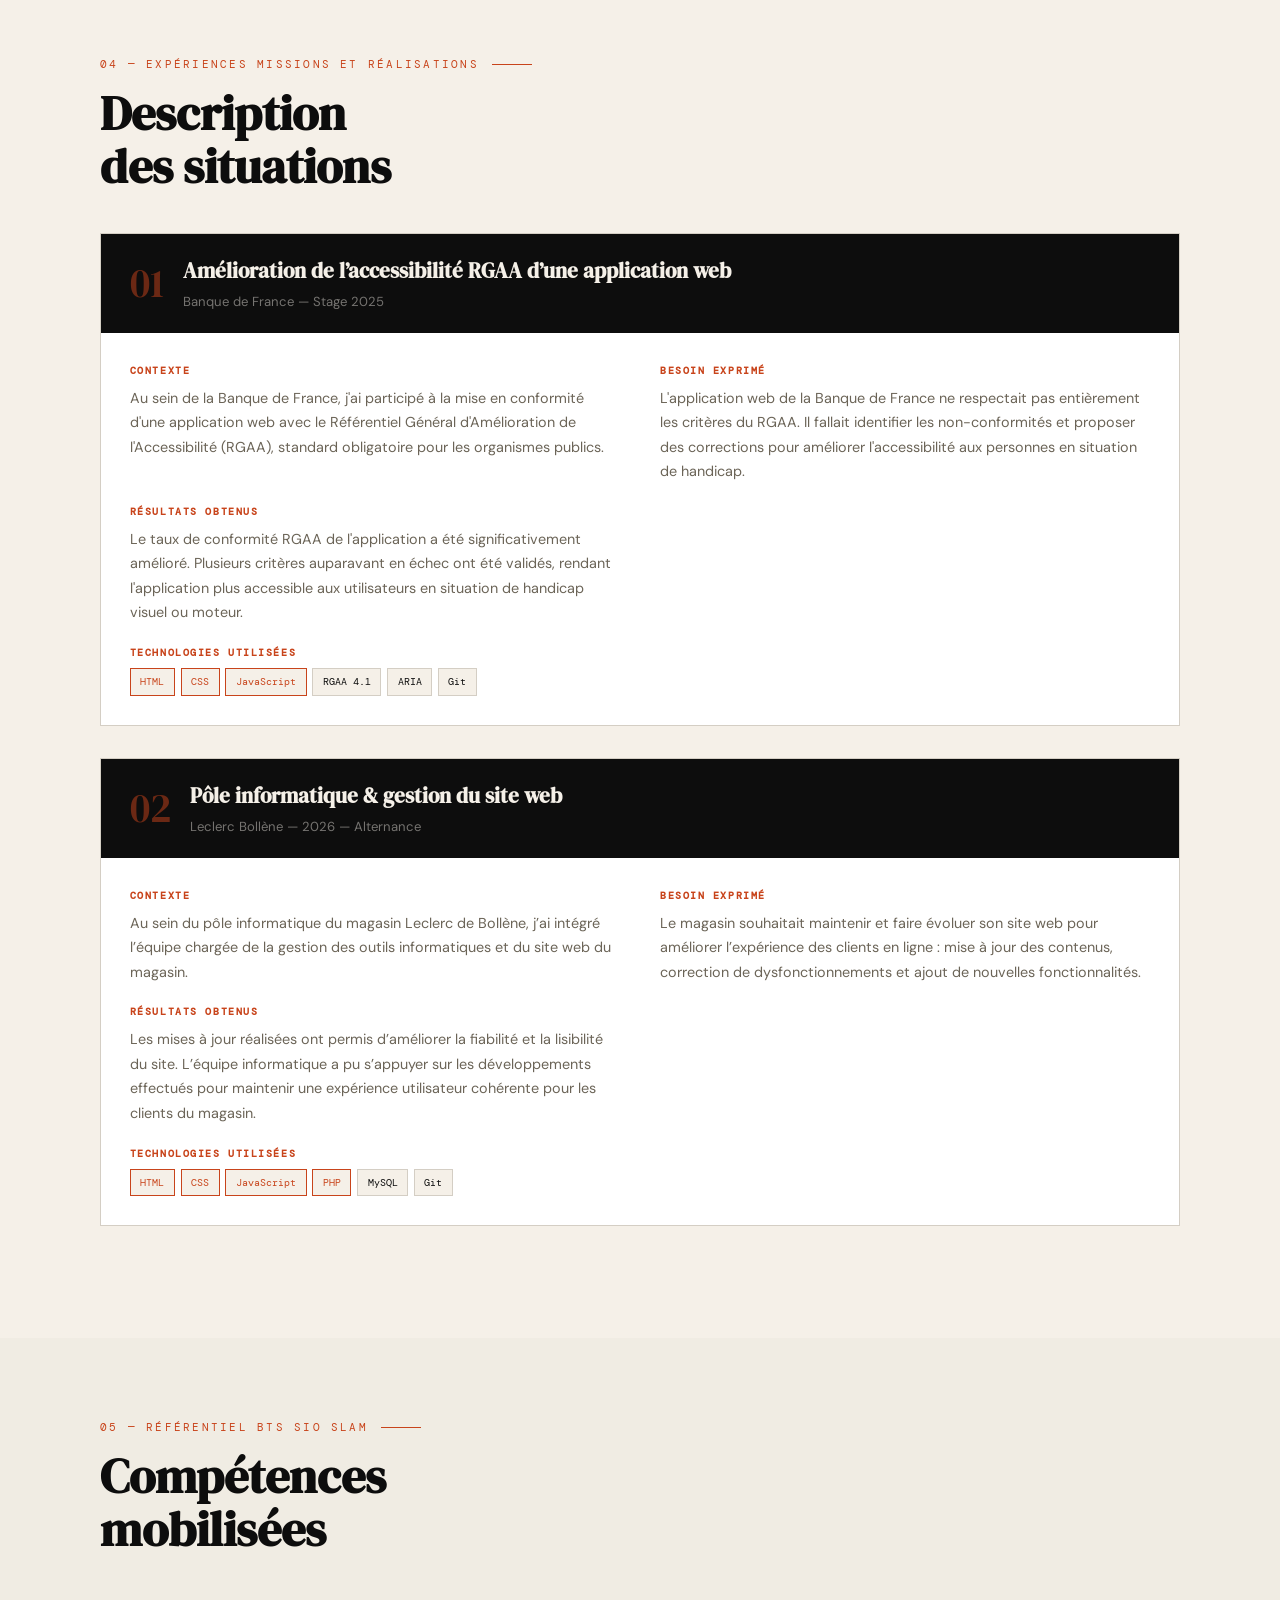
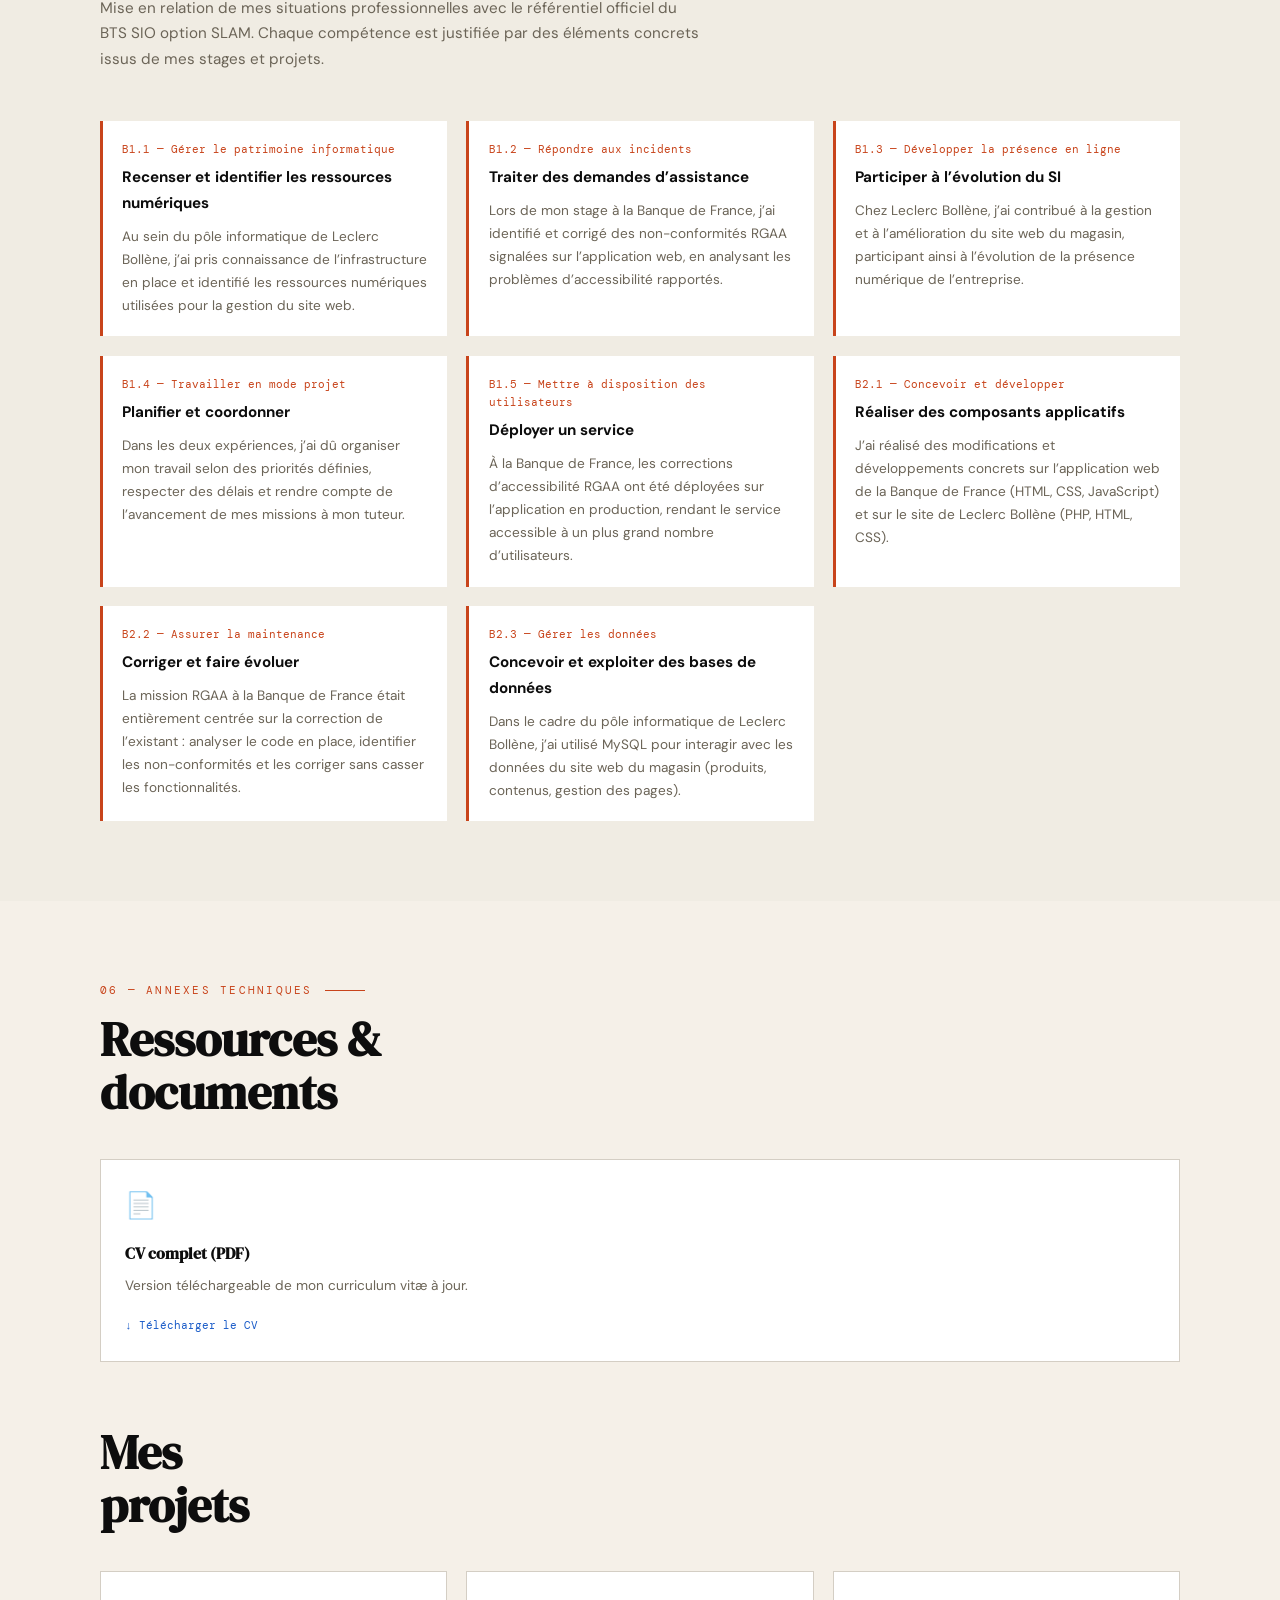
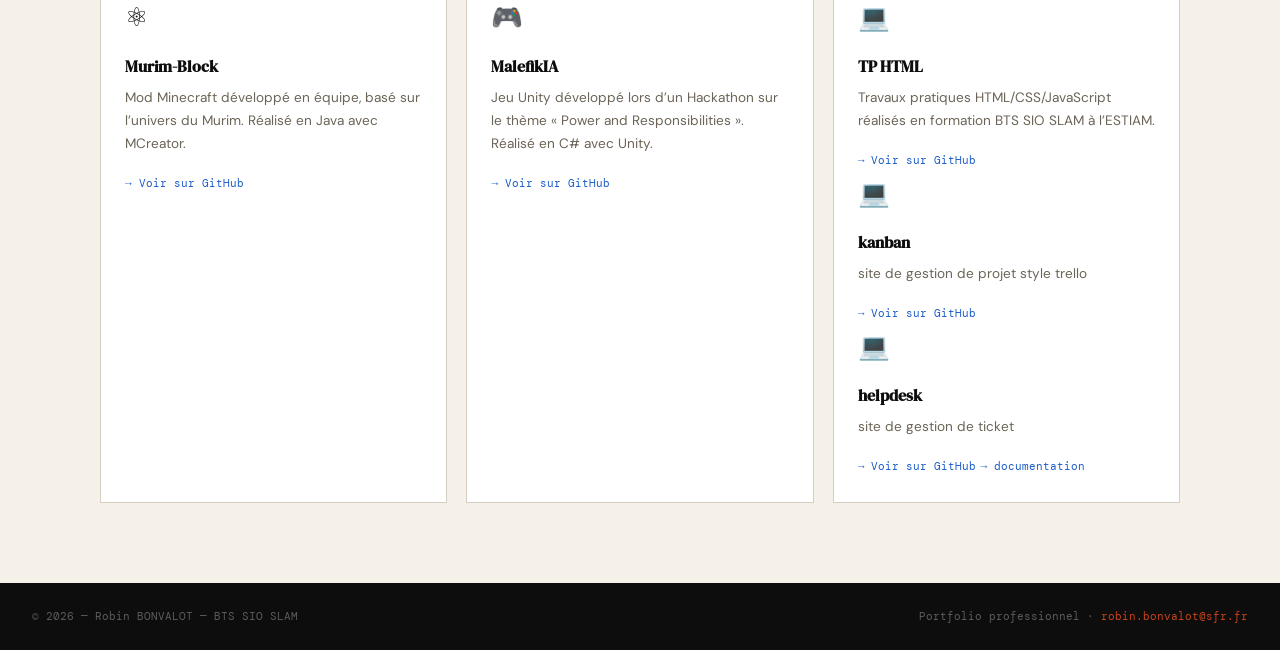
==== commit 538c84b0: "Update print statement from 'Hello' to 'Goodbye'" ====
--- a/index.html
+++ b/index.html
@@ -3,13 +3,7 @@
 <head>
   <meta charset="UTF-8">
   <meta name="viewport" content="width=device-width, initial-scale=1.0">
-  <title>Portfolio BTS SIO SLAM — Robin BONVALOT</title>
-  
-  <!-- Google Fonts - Playfair Display pour les titres et Inter pour le texte -->
-  <link rel="preconnect" href="https://fonts.googleapis.com">
-  <link rel="preconnect" href="https://fonts.gstatic.com" crossorigin>
-  <link href="https://fonts.googleapis.com/css2?family=Playfair+Display:wght@700;900&family=Inter:wght@300;400;500;600;700&display=swap" rel="stylesheet">
-  
+  <title>Portfolio BTS SIO SLAM &mdash; Robin BONVALOT</title>
   <link rel="stylesheet" href="style.css">
 </head>
 <body>
@@ -17,11 +11,11 @@
 <nav>
   <span class="nav-brand">Portfolio BTS SIO SLAM</span>
   <ul class="nav-links">
-    <li><a href="#about">Présentation</a></li>
-    <li><a href="#skills">Compétences</a></li>
+    <li><a href="#about">Pr&eacute;sentation</a></li>
+    <li><a href="#skills">Comp&eacute;tences</a></li>
     <li><a href="#cv">CV</a></li>
     <li><a href="#situations">Situations</a></li>
-    <li><a href="#referentiel">Référentiel</a></li>
+    <li><a href="#referentiel">R&eacute;f&eacute;rentiel</a></li>
     <li><a href="#annexes">Annexes</a></li>
   </ul>
 </nav>
@@ -29,26 +23,26 @@
 <section class="hero" id="hero">
   <div class="hero-grid"></div>
   <div class="hero-accent-line"></div>
-  <div class="hero-tag">BTS SIO — Option SLAM — Promotion 2024–2026</div>
+  <div class="hero-tag">BTS SIO &mdash; Option SLAM &mdash; Promotion 2024&ndash;2026</div>
   <div class="hero-number">01</div>
   <div class="hero-content">
     <p class="hero-eyebrow">Portfolio professionnel</p>
     <h1 class="hero-name">Robin<br><em>BONVALOT</em></h1>
-    <p class="hero-tagline">Étudiant en BTS Services Informatiques aux Organisations, spécialité Solutions Logicielles et Applications Métiers.</p>
+    <p class="hero-tagline">&Eacute;tudiant en BTS Services Informatiques aux Organisations, sp&eacute;cialit&eacute; Solutions Logicielles et Applications M&eacute;tiers.</p>
     <div class="hero-badges">
       <span class="badge accent">SLAM</span>
-      <span class="badge">Développement Web</span>
-      <span class="badge">Bases de Données</span>
+      <span class="badge">D&eacute;veloppement Web</span>
+      <span class="badge">Bases de Donn&eacute;es</span>
       <span class="badge">PHP / Python / Java</span>
-      <span class="badge">2024 – 2026</span>
+      <span class="badge">2024 &ndash; 2026</span>
     </div>
   </div>
 </section>
 
 <section id="about">
   <div class="section-inner">
-    <div class="section-label">01 — Présentation</div>
-    <h2 class="section-title">Parcours & projet<br>professionnel</h2>
+    <div class="section-label">01 &mdash; Pr&eacute;sentation</div>
+    <h2 class="section-title">Parcours &amp; projet<br>professionnel</h2>
     <div class="about-grid fade-up">
       <div class="about-text">
         <p><strong>Qui suis-je ?</strong><br>
@@ -64,358 +58,306 @@
         <div class="info-block">
           <h4>Informations</h4>
           <div class="info-row"><span>Formation</span><span>BTS SIO SLAM</span></div>
-          <div class="info-row"><span>Établissement</span><span>ESTIAM Paris</span></div>
+          <div class="info-row"><span>&Eacute;tablissement</span><span>ESTIAM Paris</span></div>
           <div class="info-row"><span>Ville</span><span>Paris</span></div>
-          <div class="info-row"><span>Promotion</span><span>2024 – 2026</span></div>
+          <div class="info-row"><span>Promotion</span><span>2024 &ndash; 2026</span></div>
           <div class="info-row"><span>Email</span><span>robin.bonvalot@sfr.fr</span></div>
         </div>
         <div class="info-block">
-          <h4>Compétences transversales</h4>
-          <div class="info-row"><span>Communication</span><span>◆ ◆ ◆ ◆ ◇</span></div>
-          <div class="info-row"><span>Travail en équipe</span><span>◆ ◆ ◆ ◆ ◆</span></div>
-          <div class="info-row"><span>Autonomie</span><span>◆ ◆ ◆ ◆ ◇</span></div>
-          <div class="info-row"><span>Rigueur</span><span>◆ ◆ ◆ ◆ ◆</span></div>
-          <div class="info-row"><span>Veille techno.</span><span>◆ ◆ ◆ ◆ ◇</span></div>
-        </div>
-      </div>
-    </div>
-  </div>
-</section>
-
-<!-- SECTION COMPÉTENCES AVEC TABLEAU -->
+          <h4>Comp&eacute;tences transversales</h4>
+          <div class="info-row"><span>Communication</span><span>&#9670; &#9670; &#9670; &#9670; &#9671;</span></div>
+          <div class="info-row"><span>Travail en &eacute;quipe</span><span>&#9670; &#9670; &#9670; &#9670; &#9670;</span></div>
+          <div class="info-row"><span>Autonomie</span><span>&#9670; &#9670; &#9670; &#9670; &#9671;</span></div>
+          <div class="info-row"><span>Rigueur</span><span>&#9670; &#9670; &#9670; &#9670; &#9670;</span></div>
+          <div class="info-row"><span>Veille techno.</span><span>&#9670; &#9670; &#9670; &#9670; &#9671;</span></div>
+        </div>
+      </div>
+    </div>
+  </div>
+</section>
+
 <section id="skills">
   <div class="section-inner">
-    <div class="section-label">02 — Compétences</div>
-    <h2 class="section-title">Compétences<br>techniques</h2>
+    <div class="section-label">02 &mdash; Comp&eacute;tences</div>
+    <h2 class="section-title">Comp&eacute;tences<br>techniques</h2>
+    <div class="skills-grid fade-up">
+      <div class="skill-card">
+        <h3>Langages</h3>
+        <span class="skill-tag">PHP</span>
+        <span class="skill-tag">HTML</span>
+        <span class="skill-tag">CSS</span>
+        <span class="skill-tag">JavaScript</span>
+        <span class="skill-tag">Python</span>
+        <span class="skill-tag">SQL</span>
+      </div>
+
+      <div class="skill-card">
+        <h3>Bases de donn&eacute;es</h3>
+        <span class="skill-tag">MySQL</span>
+        <span class="skill-tag">PostgreSQL</span>
+        <span class="skill-tag">SQLite</span>
+        <span class="skill-tag">MariaDB</span>
+        <span class="skill-tag">Merise</span>
+        <span class="skill-tag">UML</span>
+      </div>
+      <div class="skill-card">
+        <h3>Outils &amp; m&eacute;thodes</h3>
+        <span class="skill-tag">Git / GitHub</span>
+        <span class="skill-tag">VS Code</span>
+        <span class="skill-tag">IntelliJ</span>
+        <span class="skill-tag">Postman</span>
+        <span class="skill-tag">Docker</span>
+        <span class="skill-tag">Agile/Scrum</span>
+      </div>
+      <div class="skill-card">
+        <h3>Syst&egrave;mes &amp; r&eacute;seaux</h3>
+        <span class="skill-tag">Linux (Debian)</span>
+        <span class="skill-tag">Windows Server</span>
+        <span class="skill-tag">Apache</span>
+        <span class="skill-tag">Nginx</span>
+        <span class="skill-tag">SSH</span>
+        <span class="skill-tag">Virtualisation</span>
+      </div>
+
+    </div>
+  </div>
+</section>
+
+<section id="cv">
+  <div class="section-inner">
+    <div class="section-label">03 &mdash; Curriculum Vit&aelig;</div>
+    <h2 class="section-title">Parcours<br>d&eacute;taill&eacute;</h2>
+    <div class="cv-columns fade-up">
+      
+      <div>
+        <div class="section-label" style="font-size:.68rem; margin-bottom:1.5rem">Exp&eacute;riences professionnelles</div>
+        <div class="cv-timeline">
+          <div class="cv-item">
+            <div class="cv-date">2025 &bull; Stage</div>
+            <div class="cv-role">D&eacute;veloppeur Web &mdash; Accessibilit&eacute;</div>
+            <div class="cv-org">Banque de France &mdash; Paris</div>
+            <div class="cv-desc">Gestion de l&rsquo;am&eacute;lioration du RGAA (R&eacute;f&eacute;rentiel G&eacute;n&eacute;ral d&rsquo;Am&eacute;lioration de l&rsquo;Accessibilit&eacute;) d&rsquo;une application web.</div>
+          </div>
+          <div class="cv-item">
+            <div class="cv-date">2026 &bull; Alternance</div>
+            <div class="cv-role">P&ocirc;le Informatique &mdash; Gestion du site web</div>
+            <div class="cv-org">Leclerc Boll&egrave;ne &mdash; Boll&egrave;ne</div>
+            <div class="cv-desc">Int&eacute;gration au p&ocirc;le informatique du magasin Leclerc de Boll&egrave;ne et participation &agrave; la gestion de leur site web.</div>
+          </div>
+        </div>
+      </div>
+      
+      <div>
+        <div class="section-label" style="font-size:.68rem; margin-bottom:1.5rem">Formation</div>
+        <div class="cv-timeline">
+          <div class="cv-item">
+            <div class="cv-date">2024 &ndash; 2026</div>
+            <div class="cv-role">BTS SIO &mdash; Option SLAM</div>
+            <div class="cv-org">ESTIAM &mdash; Paris</div>
+            <div class="cv-desc">Services Informatiques aux Organisations &mdash; Solutions Logicielles et Applications M&eacute;tiers.</div>
+          </div>
+          <div class="cv-item">
+            <div class="cv-date">2024</div>
+            <div class="cv-role">Baccalaur&eacute;at G&eacute;n&eacute;ral</div>
+            <div class="cv-org">Sp&eacute;cialit&eacute;s Physique-Chimie &amp; SVT</div>
+            <div class="cv-desc">Baccalaur&eacute;at g&eacute;n&eacute;ral obtenu avec les sp&eacute;cialit&eacute;s Physique-Chimie et Sciences de la Vie et de la Terre.</div>
+          </div>
+        </div>
+      </div>
+    </div>
+  </div>
+</section>
+
+<section id="situations">
+  <div class="section-inner">
+    <div class="section-label">04 &mdash;  EXPÉRIENCES Missions et réalisations</div>
+    <h2 class="section-title">Description<br>des situations</h2>
+
+    <div class="situation-card fade-up">
+      <div class="situation-header">
+        <div class="situation-num">01</div>
+        <div>
+          <h3>Am&eacute;lioration de l&rsquo;accessibilit&eacute; RGAA d&rsquo;une application web</h3>
+          <p>Banque de France &mdash; Stage 2025</p>
+        </div>
+      </div>
+      <div class="situation-body">
+        <div class="sit-grid">
+          <div class="sit-field">
+            <h4>Contexte</h4>
+            <p>Au sein de la Banque de France, j'ai participé à la mise en conformité d'une application web avec le Référentiel Général d'Amélioration de l'Accessibilité (RGAA), standard obligatoire pour les organismes publics.</p>
+          </div>
+          <div class="sit-field">
+            <h4>Besoin exprim&eacute;</h4>
+            <p>L'application web de la Banque de France ne respectait pas entièrement les critères du RGAA. Il fallait identifier les non-conformités et proposer des corrections pour améliorer l'accessibilité aux personnes en situation de handicap.</p>
+          </div>
+          <div class="sit-field">
+            <h4>R&eacute;sultats obtenus</h4>
+            <p>Le taux de conformité RGAA de l'application a été significativement amélioré. Plusieurs critères auparavant en échec ont été validés, rendant l'application plus accessible aux utilisateurs en situation de handicap visuel ou moteur.</p>
+          </div>
+          <div class="sit-field full">
+            <h4>Technologies utilis&eacute;es</h4>
+            <div class="tech-chips">
+              <span class="chip lang">HTML</span>
+              <span class="chip lang">CSS</span>
+              <span class="chip lang">JavaScript</span>
+              <span class="chip">RGAA 4.1</span>
+              <span class="chip">ARIA</span>
+              <span class="chip">Git</span>
+            </div>
+          </div>
+        </div>
+      </div>
+    </div>
+
     
-    <!-- Tableau Langages -->
-    <h3 class="skills-category-title">💻 Langages de programmation</h3>
-    <div class="skills-table">
-      <div class="skills-table-header">
-        <div>Technologie</div>
-        <div>Niveau</div>
-        <div>Statut</div>
-      </div>
-      
-      <div class="skills-table-row">
-        <div class="skill-name">
-          <div class="skill-icon">🐘</div>
-          <span>PHP</span>
-        </div>
-        <div class="skill-level">
-          <div class="skill-dot filled"></div>
-          <div class="skill-dot filled"></div>
-          <div class="skill-dot filled"></div>
-          <div class="skill-dot filled"></div>
-          <div class="skill-dot"></div>
-        </div>
-        <div><span class="skill-badge">Avancé</span></div>
-      </div>
-      
-      <div class="skills-table-row">
-        <div class="skill-name">
-          <div class="skill-icon">⚡</div>
-          <span>JavaScript</span>
-        </div>
-        <div class="skill-level">
-          <div class="skill-dot filled"></div>
-          <div class="skill-dot filled"></div>
-          <div class="skill-dot filled"></div>
-          <div class="skill-dot filled"></div>
-          <div class="skill-dot"></div>
-        </div>
-        <div><span class="skill-badge">Avancé</span></div>
-      </div>
-      
-      <div class="skills-table-row">
-        <div class="skill-name">
-          <div class="skill-icon">🐍</div>
-          <span>Python</span>
-        </div>
-        <div class="skill-level">
-          <div class="skill-dot filled"></div>
-          <div class="skill-dot filled"></div>
-          <div class="skill-dot filled"></div>
-          <div class="skill-dot"></div>
-          <div class="skill-dot"></div>
-        </div>
-        <div><span class="skill-badge">Intermédiaire</span></div>
-      </div>
-      
-      <div class="skills-table-row">
-        <div class="skill-name">
-          <div class="skill-icon">📊</div>
-          <span>SQL</span>
-        </div>
-        <div class="skill-level">
-          <div class="skill-dot filled"></div>
-          <div class="skill-dot filled"></div>
-          <div class="skill-dot filled"></div>
-          <div class="skill-dot filled"></div>
-          <div class="skill-dot"></div>
-        </div>
-        <div><span class="skill-badge">Avancé</span></div>
-      </div>
-      
-      <div class="skills-table-row">
-        <div class="skill-name">
-          <div class="skill-icon">🎨</div>
-          <span>HTML/CSS</span>
-        </div>
-        <div class="skill-level">
-          <div class="skill-dot filled"></div>
-          <div class="skill-dot filled"></div>
-          <div class="skill-dot filled"></div>
-          <div class="skill-dot filled"></div>
-          <div class="skill-dot filled"></div>
-        </div>
-        <div><span class="skill-badge">Expert</span></div>
-      </div>
-    </div>
-
-    <!-- Tableau Bases de données -->
-    <h3 class="skills-category-title">🗄️ Bases de données</h3>
-    <div class="skills-table">
-      <div class="skills-table-header">
-        <div>Technologie</div>
-        <div>Niveau</div>
-        <div>Statut</div>
-      </div>
-      
-      <div class="skills-table-row">
-        <div class="skill-name">
-          <div class="skill-icon">🐬</div>
-          <span>MySQL</span>
-        </div>
-        <div class="skill-level">
-          <div class="skill-dot filled"></div>
-          <div class="skill-dot filled"></div>
-          <div class="skill-dot filled"></div>
-          <div class="skill-dot filled"></div>
-          <div class="skill-dot"></div>
-        </div>
-        <div><span class="skill-badge">Avancé</span></div>
-      </div>
-      
-      <div class="skills-table-row">
-        <div class="skill-name">
-          <div class="skill-icon">🐘</div>
-          <span>PostgreSQL</span>
-        </div>
-        <div class="skill-level">
-          <div class="skill-dot filled"></div>
-          <div class="skill-dot filled"></div>
-          <div class="skill-dot filled"></div>
-          <div class="skill-dot"></div>
-          <div class="skill-dot"></div>
-        </div>
-        <div><span class="skill-badge">Intermédiaire</span></div>
-      </div>
-      
-      <div class="skills-table-row">
-        <div class="skill-name">
-          <div class="skill-icon">📦</div>
-          <span>MariaDB</span>
-        </div>
-        <div class="skill-level">
-          <div class="skill-dot filled"></div>
-          <div class="skill-dot filled"></div>
-          <div class="skill-dot filled"></div>
-          <div class="skill-dot filled"></div>
-          <div class="skill-dot"></div>
-        </div>
-        <div><span class="skill-badge">Avancé</span></div>
-      </div>
-      
-      <div class="skills-table-row">
-        <div class="skill-name">
-          <div class="skill-icon">🗂️</div>
-          <span>SQLite</span>
-        </div>
-        <div class="skill-level">
-          <div class="skill-dot filled"></div>
-          <div class="skill-dot filled"></div>
-          <div class="skill-dot filled"></div>
-          <div class="skill-dot"></div>
-          <div class="skill-dot"></div>
-        </div>
-        <div><span class="skill-badge">Intermédiaire</span></div>
-      </div>
-    </div>
-
-    <!-- Tableau Outils -->
-    <h3 class="skills-category-title">🛠️ Outils & méthodes</h3>
-    <div class="skills-table">
-      <div class="skills-table-header">
-        <div>Technologie</div>
-        <div>Niveau</div>
-        <div>Statut</div>
-      </div>
-      
-      <div class="skills-table-row">
-        <div class="skill-name">
-          <div class="skill-icon">🔀</div>
-          <span>Git / GitHub</span>
-        </div>
-        <div class="skill-level">
-          <div class="skill-dot filled"></div>
-          <div class="skill-dot filled"></div>
-          <div class="skill-dot filled"></div>
-          <div class="skill-dot filled"></div>
-          <div class="skill-dot"></div>
-        </div>
-        <div><span class="skill-badge">Avancé</span></div>
-      </div>
-      
-      <div class="skills-table-row">
-        <div class="skill-name">
-          <div class="skill-icon">📝</div>
-          <span>VS Code</span>
-        </div>
-        <div class="skill-level">
-          <div class="skill-dot filled"></div>
-          <div class="skill-dot filled"></div>
-          <div class="skill-dot filled"></div>
-          <div class="skill-dot filled"></div>
-          <div class="skill-dot filled"></div>
-        </div>
-        <div><span class="skill-badge">Expert</span></div>
-      </div>
-      
-      <div class="skills-table-row">
-        <div class="skill-name">
-          <div class="skill-icon">🧠</div>
-          <span>IntelliJ</span>
-        </div>
-        <div class="skill-level">
-          <div class="skill-dot filled"></div>
-          <div class="skill-dot filled"></div>
-          <div class="skill-dot filled"></div>
-          <div class="skill-dot"></div>
-          <div class="skill-dot"></div>
-        </div>
-        <div><span class="skill-badge">Intermédiaire</span></div>
-      </div>
-      
-      <div class="skills-table-row">
-        <div class="skill-name">
-          <div class="skill-icon">🐳</div>
-          <span>Docker</span>
-        </div>
-        <div class="skill-level">
-          <div class="skill-dot filled"></div>
-          <div class="skill-dot filled"></div>
-          <div class="skill-dot filled"></div>
-          <div class="skill-dot"></div>
-          <div class="skill-dot"></div>
-        </div>
-        <div><span class="skill-badge">Intermédiaire</span></div>
-      </div>
-      
-      <div class="skills-table-row">
-        <div class="skill-name">
-          <div class="skill-icon">🔄</div>
-          <span>Agile/Scrum</span>
-        </div>
-        <div class="skill-level">
-          <div class="skill-dot filled"></div>
-          <div class="skill-dot filled"></div>
-          <div class="skill-dot filled"></div>
-          <div class="skill-dot filled"></div>
-          <div class="skill-dot"></div>
-        </div>
-        <div><span class="skill-badge">Avancé</span></div>
-      </div>
-    </div>
-
-    <!-- Tableau Systèmes -->
-    <h3 class="skills-category-title">🖥️ Systèmes & réseaux</h3>
-    <div class="skills-table">
-      <div class="skills-table-header">
-        <div>Technologie</div>
-        <div>Niveau</div>
-        <div>Statut</div>
-      </div>
-      
-      <div class="skills-table-row">
-        <div class="skill-name">
-          <div class="skill-icon">🐧</div>
-          <span>Linux (Debian)</span>
-        </div>
-        <div class="skill-level">
-          <div class="skill-dot filled"></div>
-          <div class="skill-dot filled"></div>
-          <div class="skill-dot filled"></div>
-          <div class="skill-dot filled"></div>
-          <div class="skill-dot"></div>
-        </div>
-        <div><span class="skill-badge">Avancé</span></div>
-      </div>
-      
-      <div class="skills-table-row">
-        <div class="skill-name">
-          <div class="skill-icon">🪟</div>
-          <span>Windows Server</span>
-        </div>
-        <div class="skill-level">
-          <div class="skill-dot filled"></div>
-          <div class="skill-dot filled"></div>
-          <div class="skill-dot filled"></div>
-          <div class="skill-dot"></div>
-          <div class="skill-dot"></div>
-        </div>
-        <div><span class="skill-badge">Intermédiaire</span></div>
-      </div>
-      
-      <div class="skills-table-row">
-        <div class="skill-name">
-          <div class="skill-icon">🌐</div>
-          <span>Apache / Nginx</span>
-        </div>
-        <div class="skill-level">
-          <div class="skill-dot filled"></div>
-          <div class="skill-dot filled"></div>
-          <div class="skill-dot filled"></div>
-          <div class="skill-dot filled"></div>
-          <div class="skill-dot"></div>
-        </div>
-        <div><span class="skill-badge">Avancé</span></div>
-      </div>
-      
-      <div class="skills-table-row">
-        <div class="skill-name">
-          <div class="skill-icon">🔐</div>
-          <span>SSH</span>
-        </div>
-        <div class="skill-level">
-          <div class="skill-dot filled"></div>
-          <div class="skill-dot filled"></div>
-          <div class="skill-dot filled"></div>
-          <div class="skill-dot filled"></div>
-          <div class="skill-dot"></div>
-        </div>
-        <div><span class="skill-badge">Avancé</span></div>
-      </div>
-    </div>
-
-  </div>
-</section>
-
-<!-- Le reste de tes sections... (CV, Situations, etc.) -->
-
-<section id="cv">
-  <div class="section-inner">
-    <div class="section-label">03 — Curriculum Vitæ</div>
-    <h2 class="section-title">Parcours<br>détaillé</h2>
-    <!-- ... ton contenu CV actuel ... -->
-  </div>
-</section>
-
-<!-- Continue avec tes autres sections... -->
+    <div class="situation-card fade-up">
+      <div class="situation-header">
+        <div class="situation-num">02</div>
+        <div>
+          <h3>P&ocirc;le informatique &amp; gestion du site web</h3>
+          <p>Leclerc Boll&egrave;ne &mdash; 2026 &mdash; Alternance</p>
+        </div>
+      </div>
+      <div class="situation-body">
+        <div class="sit-grid">
+          <div class="sit-field">
+            <h4>Contexte</h4>
+            <p>Au sein du p&ocirc;le informatique du magasin Leclerc de Boll&egrave;ne, j&rsquo;ai int&eacute;gr&eacute; l&rsquo;&eacute;quipe charg&eacute;e de la gestion des outils informatiques et du site web du magasin.</p>
+          </div>
+          <div class="sit-field">
+            <h4>Besoin exprim&eacute;</h4>
+            <p>Le magasin souhaitait maintenir et faire &eacute;voluer son site web pour am&eacute;liorer l&rsquo;exp&eacute;rience des clients en ligne : mise &agrave; jour des contenus, correction de dysfonctionnements et ajout de nouvelles fonctionnalit&eacute;s.</p>
+          </div>
+          <div class="sit-field">
+            <h4>R&eacute;sultats obtenus</h4>
+            <p>Les mises &agrave; jour r&eacute;alis&eacute;es ont permis d&rsquo;am&eacute;liorer la fiabilit&eacute; et la lisibilit&eacute; du site. L&rsquo;&eacute;quipe informatique a pu s&rsquo;appuyer sur les d&eacute;veloppements effectu&eacute;s pour maintenir une exp&eacute;rience utilisateur coh&eacute;rente pour les clients du magasin.</p>
+          </div>
+          <div class="sit-field full">
+            <h4>Technologies utilis&eacute;es</h4>
+            <div class="tech-chips">
+              <span class="chip lang">HTML</span>
+              <span class="chip lang">CSS</span>
+              <span class="chip lang">JavaScript</span>
+              <span class="chip lang">PHP</span>
+              <span class="chip">MySQL</span>
+              <span class="chip">Git</span>
+            </div>
+          </div>
+        </div>
+      </div>
+    </div>
+
+    
+
+  </div>
+</section>
+
+<section id="referentiel">
+  <div class="section-inner">
+    <div class="section-label">05 &mdash; R&eacute;f&eacute;rentiel BTS SIO SLAM</div>
+    <h2 class="section-title">Comp&eacute;tences<br>mobilis&eacute;es</h2>
+    <p style="color:var(--muted); max-width:600px; margin-bottom:3rem; font-size:.95rem">
+      Mise en relation de mes situations professionnelles avec le r&eacute;f&eacute;rentiel officiel du BTS SIO option SLAM. Chaque comp&eacute;tence est justifi&eacute;e par des &eacute;l&eacute;ments concrets issus de mes stages et projets.
+    </p>
+    <div class="ref-grid fade-up">
+      <div class="ref-card">
+        <div class="ref-code">B1.1 &mdash; G&eacute;rer le patrimoine informatique</div>
+        <h4>Recenser et identifier les ressources num&eacute;riques</h4>
+        <p>Au sein du p&ocirc;le informatique de Leclerc Boll&egrave;ne, j&rsquo;ai pris connaissance de l&rsquo;infrastructure en place et identifi&eacute; les ressources num&eacute;riques utilis&eacute;es pour la gestion du site web.</p>
+      </div>
+      <div class="ref-card">
+        <div class="ref-code">B1.2 &mdash; R&eacute;pondre aux incidents</div>
+        <h4>Traiter des demandes d&rsquo;assistance</h4>
+        <p>Lors de mon stage &agrave; la Banque de France, j&rsquo;ai identifi&eacute; et corrig&eacute; des non-conformit&eacute;s RGAA signal&eacute;es sur l&rsquo;application web, en analysant les probl&egrave;mes d&rsquo;accessibilit&eacute; rapport&eacute;s.</p>
+      </div>
+      <div class="ref-card">
+        <div class="ref-code">B1.3 &mdash; D&eacute;velopper la pr&eacute;sence en ligne</div>
+        <h4>Participer &agrave; l&rsquo;&eacute;volution du SI</h4>
+        <p>Chez Leclerc Boll&egrave;ne, j&rsquo;ai contribu&eacute; &agrave; la gestion et &agrave; l&rsquo;am&eacute;lioration du site web du magasin, participant ainsi &agrave; l&rsquo;&eacute;volution de la pr&eacute;sence num&eacute;rique de l&rsquo;entreprise.</p>
+      </div>
+      <div class="ref-card">
+        <div class="ref-code">B1.4 &mdash; Travailler en mode projet</div>
+        <h4>Planifier et coordonner</h4>
+        <p>Dans les deux exp&eacute;riences, j&rsquo;ai d&ucirc; organiser mon travail selon des priorit&eacute;s d&eacute;finies, respecter des d&eacute;lais et rendre compte de l&rsquo;avancement de mes missions &agrave; mon tuteur.</p>
+      </div>
+      <div class="ref-card">
+        <div class="ref-code">B1.5 &mdash; Mettre &agrave; disposition des utilisateurs</div>
+        <h4>D&eacute;ployer un service</h4>
+        <p>&Agrave; la Banque de France, les corrections d&rsquo;accessibilit&eacute; RGAA ont &eacute;t&eacute; d&eacute;ploy&eacute;es sur l&rsquo;application en production, rendant le service accessible &agrave; un plus grand nombre d&rsquo;utilisateurs.</p>
+      </div>
+      <div class="ref-card">
+        <div class="ref-code">B2.1 &mdash; Concevoir et d&eacute;velopper</div>
+        <h4>R&eacute;aliser des composants applicatifs</h4>
+        <p>J&rsquo;ai r&eacute;alis&eacute; des modifications et d&eacute;veloppements concrets sur l&rsquo;application web de la Banque de France (HTML, CSS, JavaScript) et sur le site de Leclerc Boll&egrave;ne (PHP, HTML, CSS).</p>
+      </div>
+      <div class="ref-card">
+        <div class="ref-code">B2.2 &mdash; Assurer la maintenance</div>
+        <h4>Corriger et faire &eacute;voluer</h4>
+        <p>La mission RGAA &agrave; la Banque de France &eacute;tait enti&egrave;rement centr&eacute;e sur la correction de l&rsquo;existant : analyser le code en place, identifier les non-conformit&eacute;s et les corriger sans casser les fonctionnalit&eacute;s.</p>
+      </div>
+      <div class="ref-card">
+        <div class="ref-code">B2.3 &mdash; G&eacute;rer les donn&eacute;es</div>
+        <h4>Concevoir et exploiter des bases de donn&eacute;es</h4>
+        <p>Dans le cadre du p&ocirc;le informatique de Leclerc Boll&egrave;ne, j&rsquo;ai utilis&eacute; MySQL pour interagir avec les donn&eacute;es du site web du magasin (produits, contenus, gestion des pages).</p>
+      </div>
+    </div>
+  </div>
+</section>
+
+<section id="annexes">
+  <div class="section-inner">
+    <div class="section-label">06 &mdash; Annexes techniques</div>
+    <h2 class="section-title">Ressources &amp;<br>documents</h2>
+    <div class="annexes-grid fade-up">
+      <div class="annex-card">
+        <div class="annex-icon">&#128196;</div>
+        <h4>CV complet (PDF)</h4>
+        <p>Version t&eacute;l&eacute;chargeable de mon curriculum vit&aelig; &agrave; jour.</p>
+        <a class="annex-link" href="https://drive.google.com/file/d/1PD9b9iMhq0g_Edb-D3W8sQsPgd6aqsxm/view?usp=sharing">&#8595; T&eacute;l&eacute;charger le CV</a>
+      </div>
+    </div>
+
+    <h2 class="section-title" style="margin-top:4rem">Mes<br>projets</h2>
+    <div class="annexes-grid fade-up">
+      <div class="annex-card">
+        <div class="annex-icon">&#9883;</div>
+        <h4>Murim-Block</h4>
+        <p>Mod Minecraft d&eacute;velopp&eacute; en &eacute;quipe, bas&eacute; sur l&rsquo;univers du Murim. R&eacute;alis&eacute; en Java avec MCreator.</p>
+        <a class="annex-link" href="https://github.com/enybcode/Murim-Block" target="_blank">&#8594; Voir sur GitHub</a>
+      </div>
+      <div class="annex-card">
+        <div class="annex-icon">&#127918;</div>
+        <h4>MalefikIA</h4>
+        <p>Jeu Unity d&eacute;velopp&eacute; lors d&rsquo;un Hackathon sur le th&egrave;me &laquo;&nbsp;Power and Responsibilities&nbsp;&raquo;. R&eacute;alis&eacute; en C# avec Unity.</p>
+        <a class="annex-link" href="https://github.com/Yokorr/MalefikIA" target="_blank">&#8594; Voir sur GitHub</a>
+      </div>
+      <div class="annex-card">
+        <div class="annex-icon">&#128187;</div>
+        <h4>TP HTML</h4>
+        <p>Travaux pratiques HTML/CSS/JavaScript r&eacute;alis&eacute;s en formation BTS SIO SLAM &agrave; l&rsquo;ESTIAM.</p>
+        <a class="annex-link" href="https://github.com/RobinBVLT/TP-html" target="_blank">&#8594; Voir sur GitHub</a>
+          <div class="annex-icon">&#128187;</div>
+          <h4>kanban</h4>
+          <p>site de gestion de projet style trello</p>
+          <a class="annex-link" href="https://github.com/RobinBVLT/Kanban.git" target="_blank">&#8594; Voir sur GitHub</a>
+            <div class="annex-icon">&#128187;</div>
+            <h4>helpdesk</h4>
+            <p>site de gestion de ticket</p>
+            <a class="annex-link" href="https://github.com/RobinBVLT/helpdesk.git" target="_blank">&#8594; Voir sur GitHub</a>
+            <a class="annex-link" href="https://drive.google.com/file/d/1YqQrrClibHbCQXofVHDomKzusOFUCbd0/view?usp=sharing" target="_blank">&#8594; documentation</a>
+              </div>
+            </div>
+          </div>
+        </div>
+      </div>
+    </div>
+  </div>
+</section>
 
 <footer>
-  <span>© 2026 — Robin BONVALOT — BTS SIO SLAM</span>
-  <span>Portfolio professionnel · <a href="mailto:robin.bonvalot@sfr.fr">robin.bonvalot@sfr.fr</a></span>
+  <span>&copy; 2026 &mdash; Robin BONVALOT &mdash; BTS SIO SLAM</span>
+  <span>Portfolio professionnel &middot; <a href="mailto:robin.bonvalot@sfr.fr">robin.bonvalot@sfr.fr</a></span>
 </footer>
 
 <script src="script.js"></script>
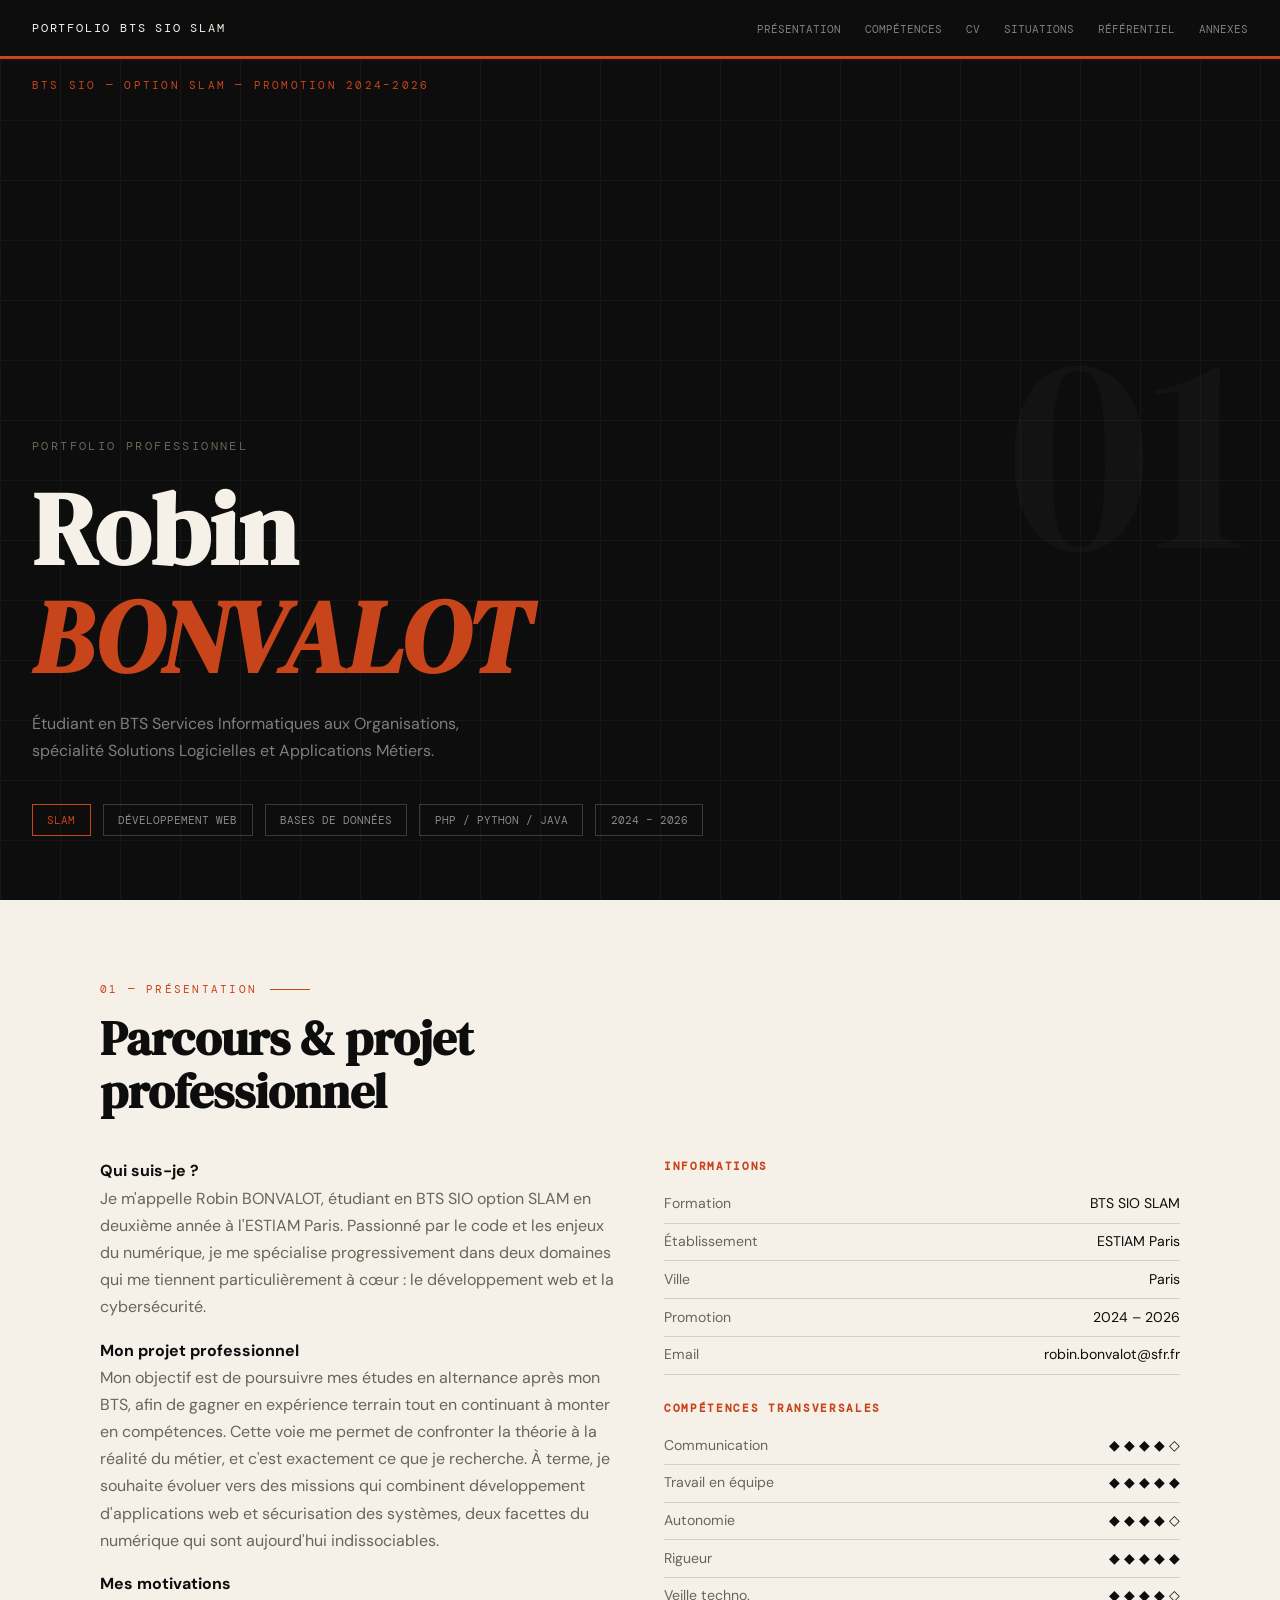
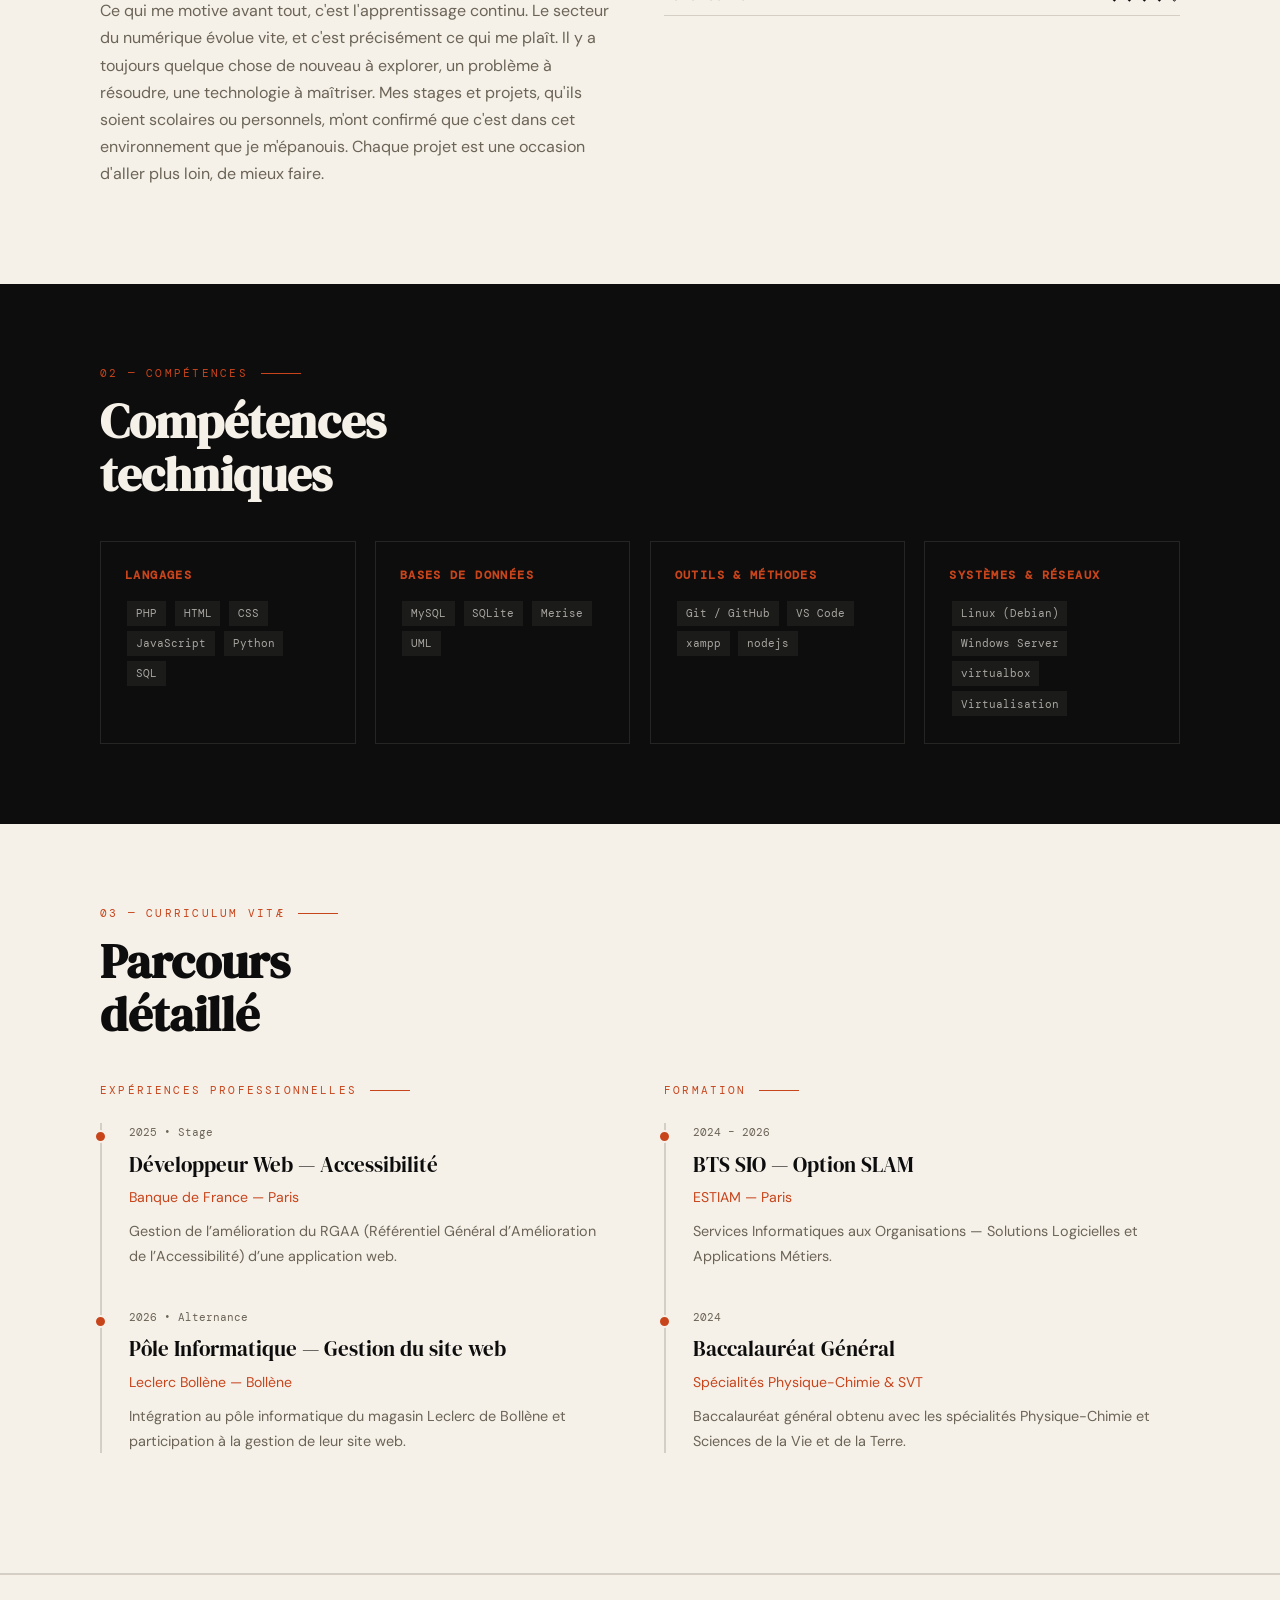
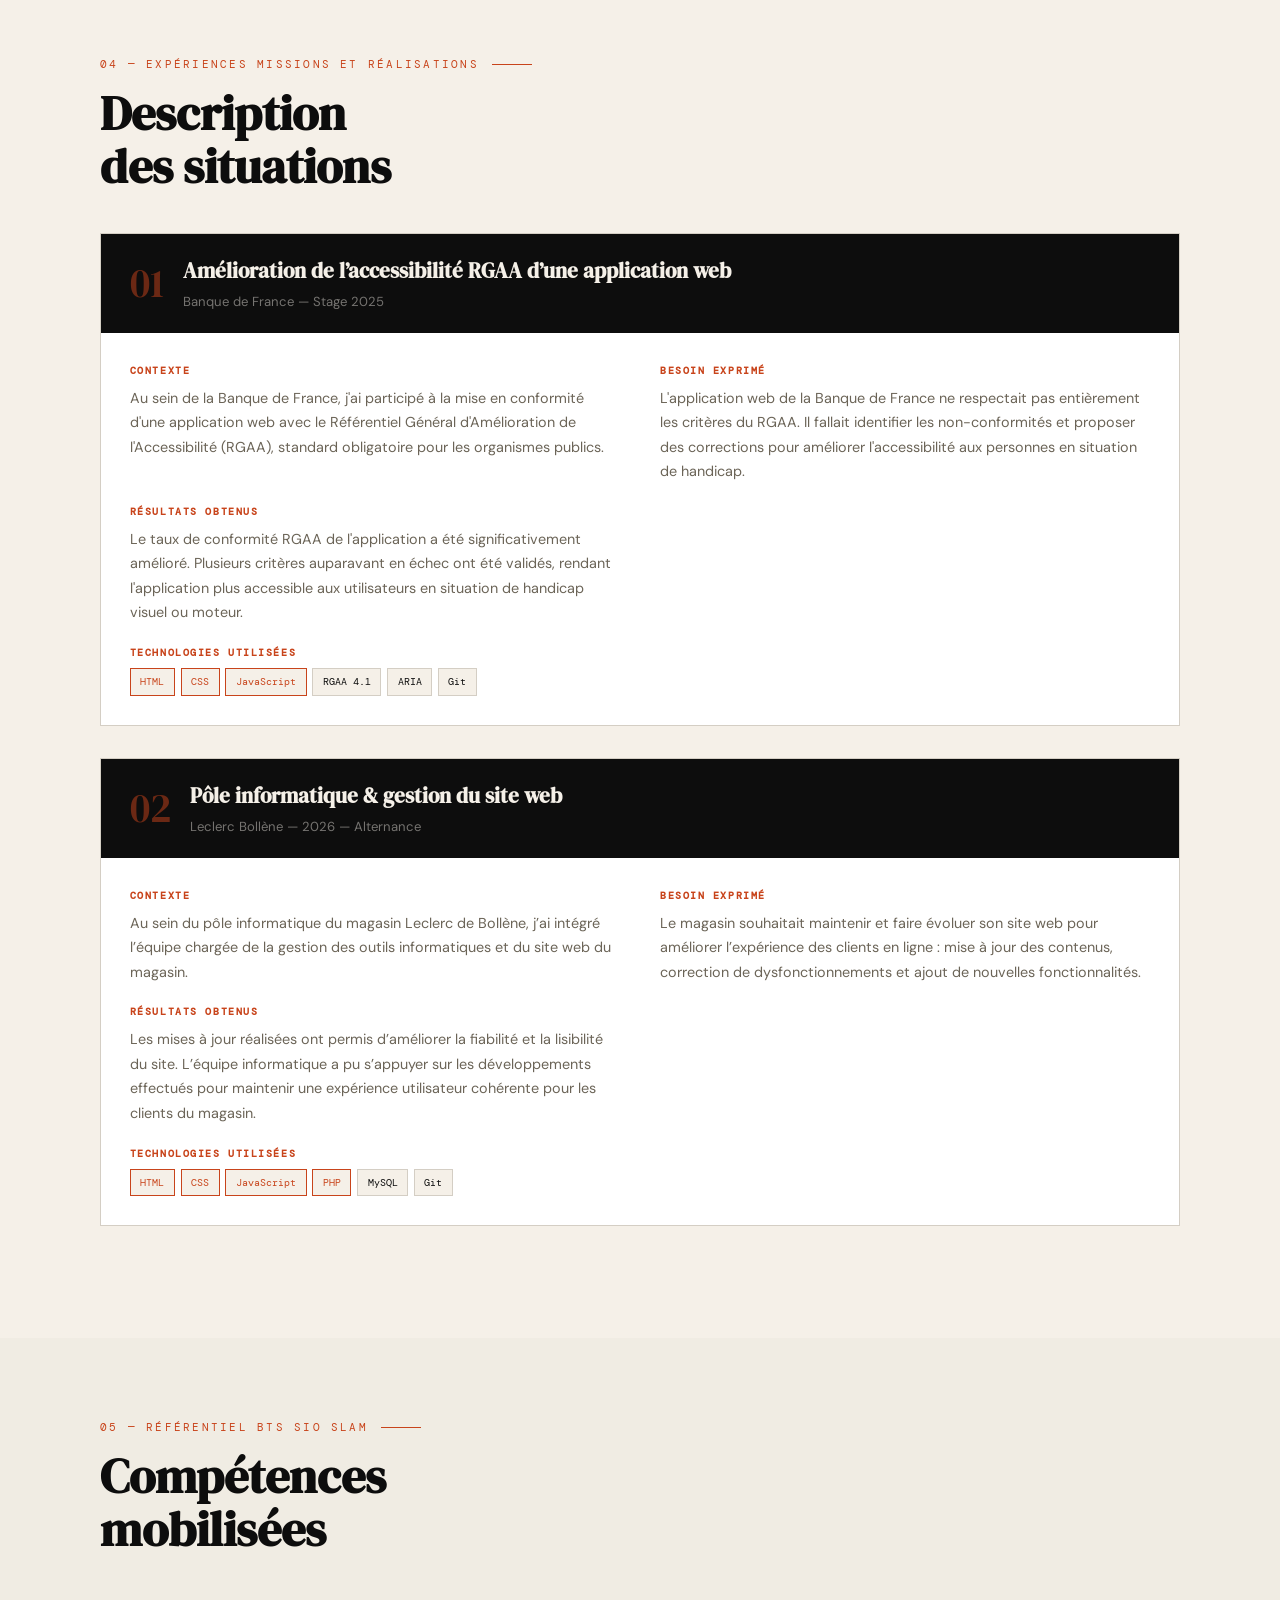
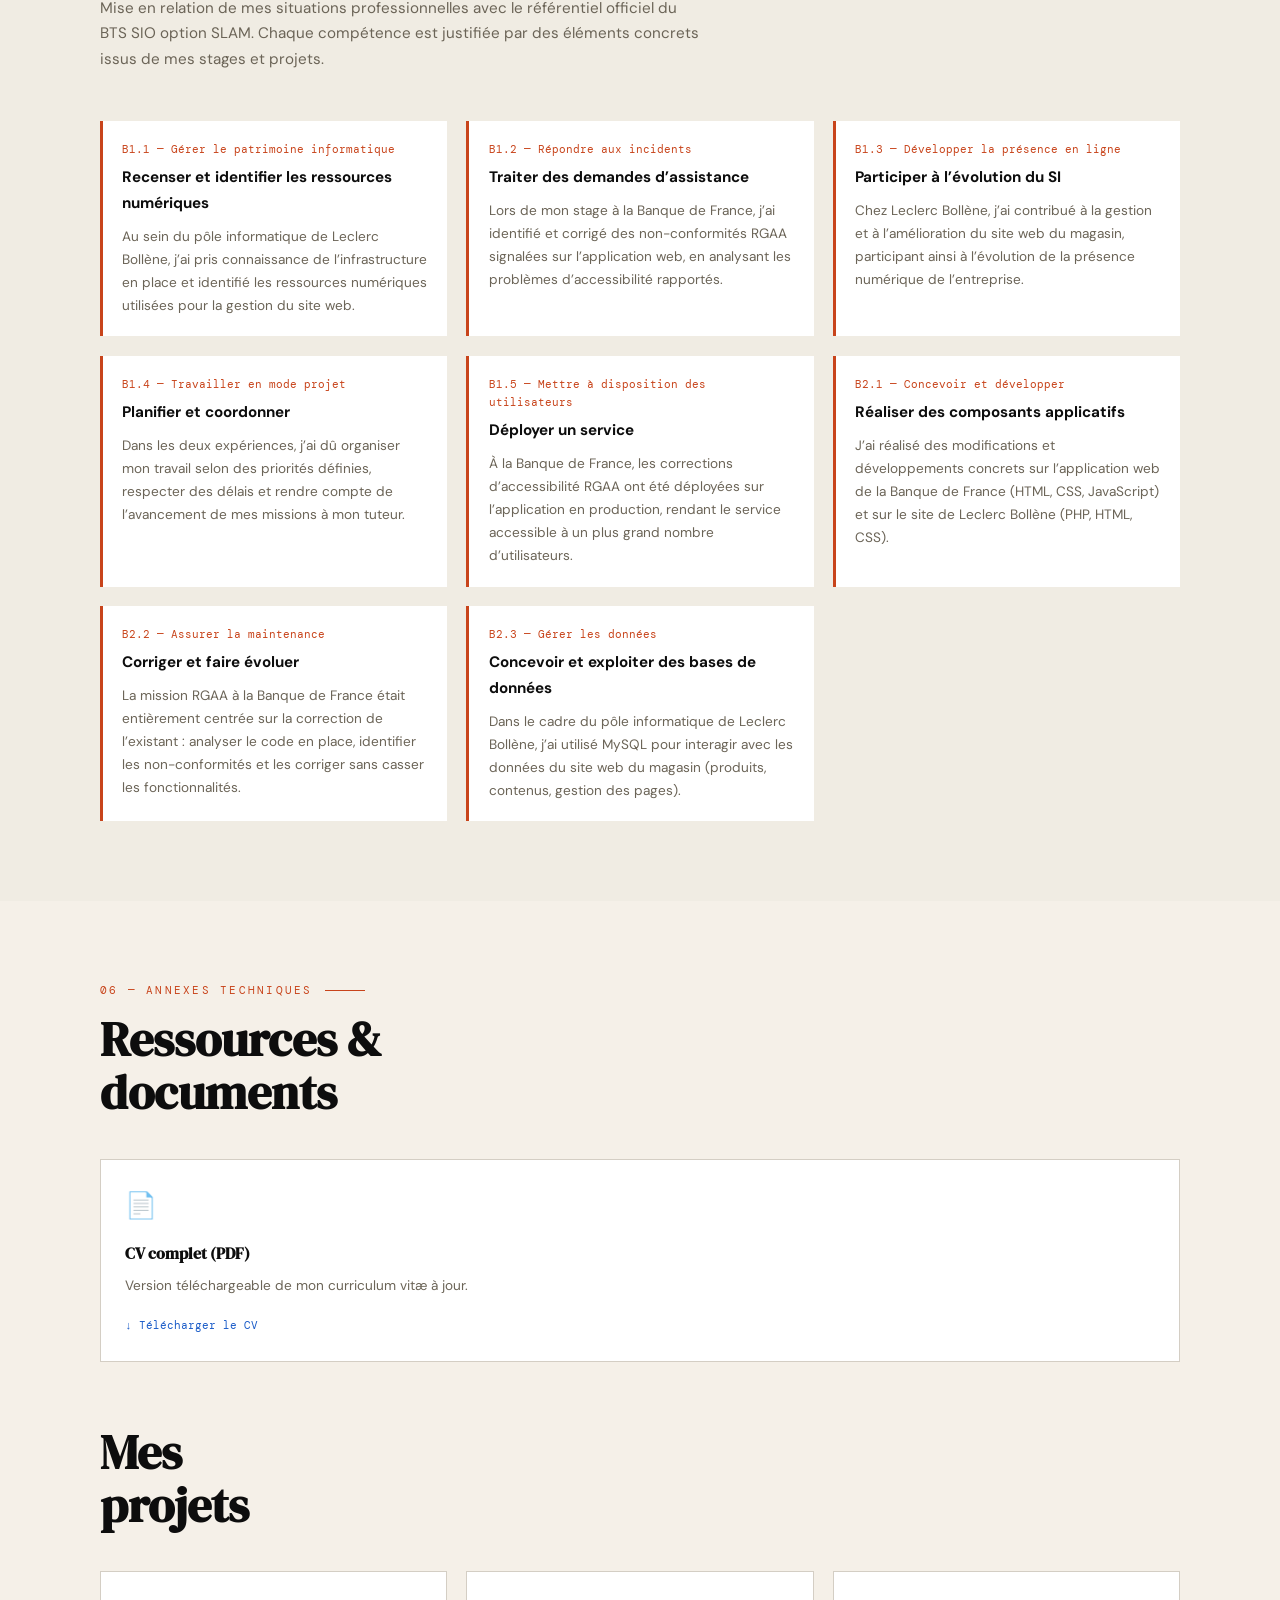
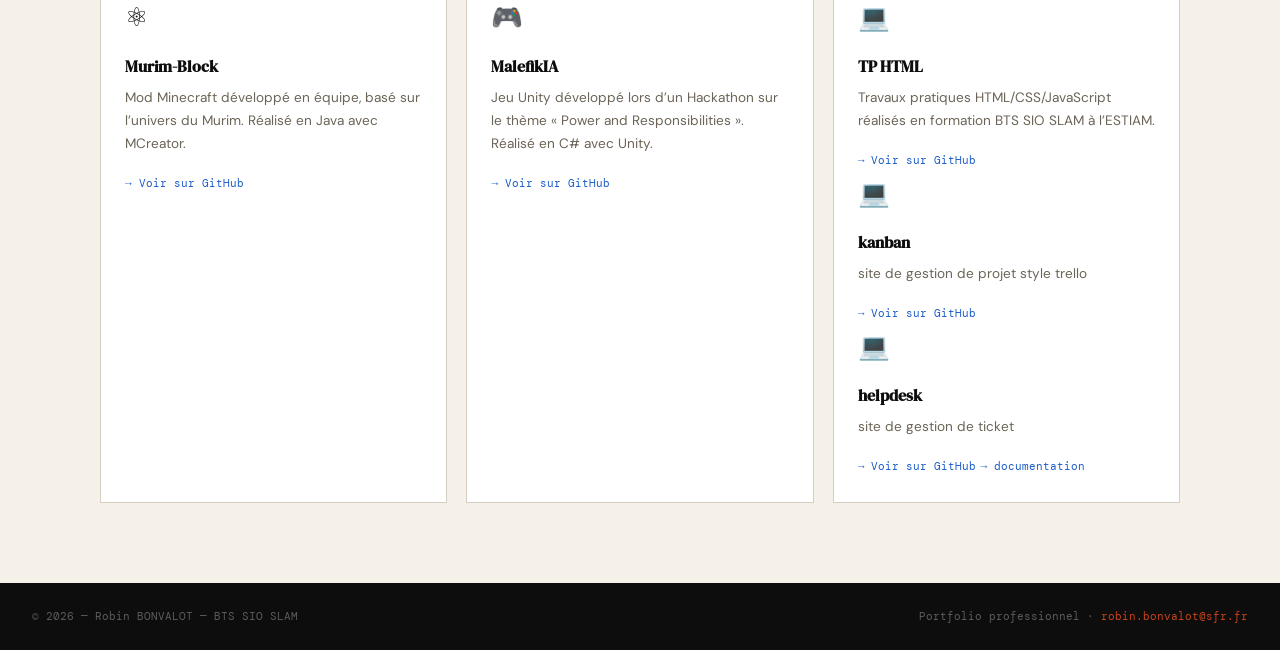
==== commit 18307dbf: "Update skill tags in index.html Removed several skill tags and added xampp, nodejs, and virtualbox." ====
--- a/index.html
+++ b/index.html
@@ -94,9 +94,7 @@
       <div class="skill-card">
         <h3>Bases de donn&eacute;es</h3>
         <span class="skill-tag">MySQL</span>
-        <span class="skill-tag">PostgreSQL</span>
         <span class="skill-tag">SQLite</span>
-        <span class="skill-tag">MariaDB</span>
         <span class="skill-tag">Merise</span>
         <span class="skill-tag">UML</span>
       </div>
@@ -104,18 +102,14 @@
         <h3>Outils &amp; m&eacute;thodes</h3>
         <span class="skill-tag">Git / GitHub</span>
         <span class="skill-tag">VS Code</span>
-        <span class="skill-tag">IntelliJ</span>
-        <span class="skill-tag">Postman</span>
-        <span class="skill-tag">Docker</span>
-        <span class="skill-tag">Agile/Scrum</span>
+        <span class="skill-tag">xampp</span>
+        <span class="skill-tag">nodejs</span>
       </div>
       <div class="skill-card">
         <h3>Syst&egrave;mes &amp; r&eacute;seaux</h3>
         <span class="skill-tag">Linux (Debian)</span>
         <span class="skill-tag">Windows Server</span>
-        <span class="skill-tag">Apache</span>
-        <span class="skill-tag">Nginx</span>
-        <span class="skill-tag">SSH</span>
+        <span class="skill-tag">virtualbox</span>
         <span class="skill-tag">Virtualisation</span>
       </div>
 
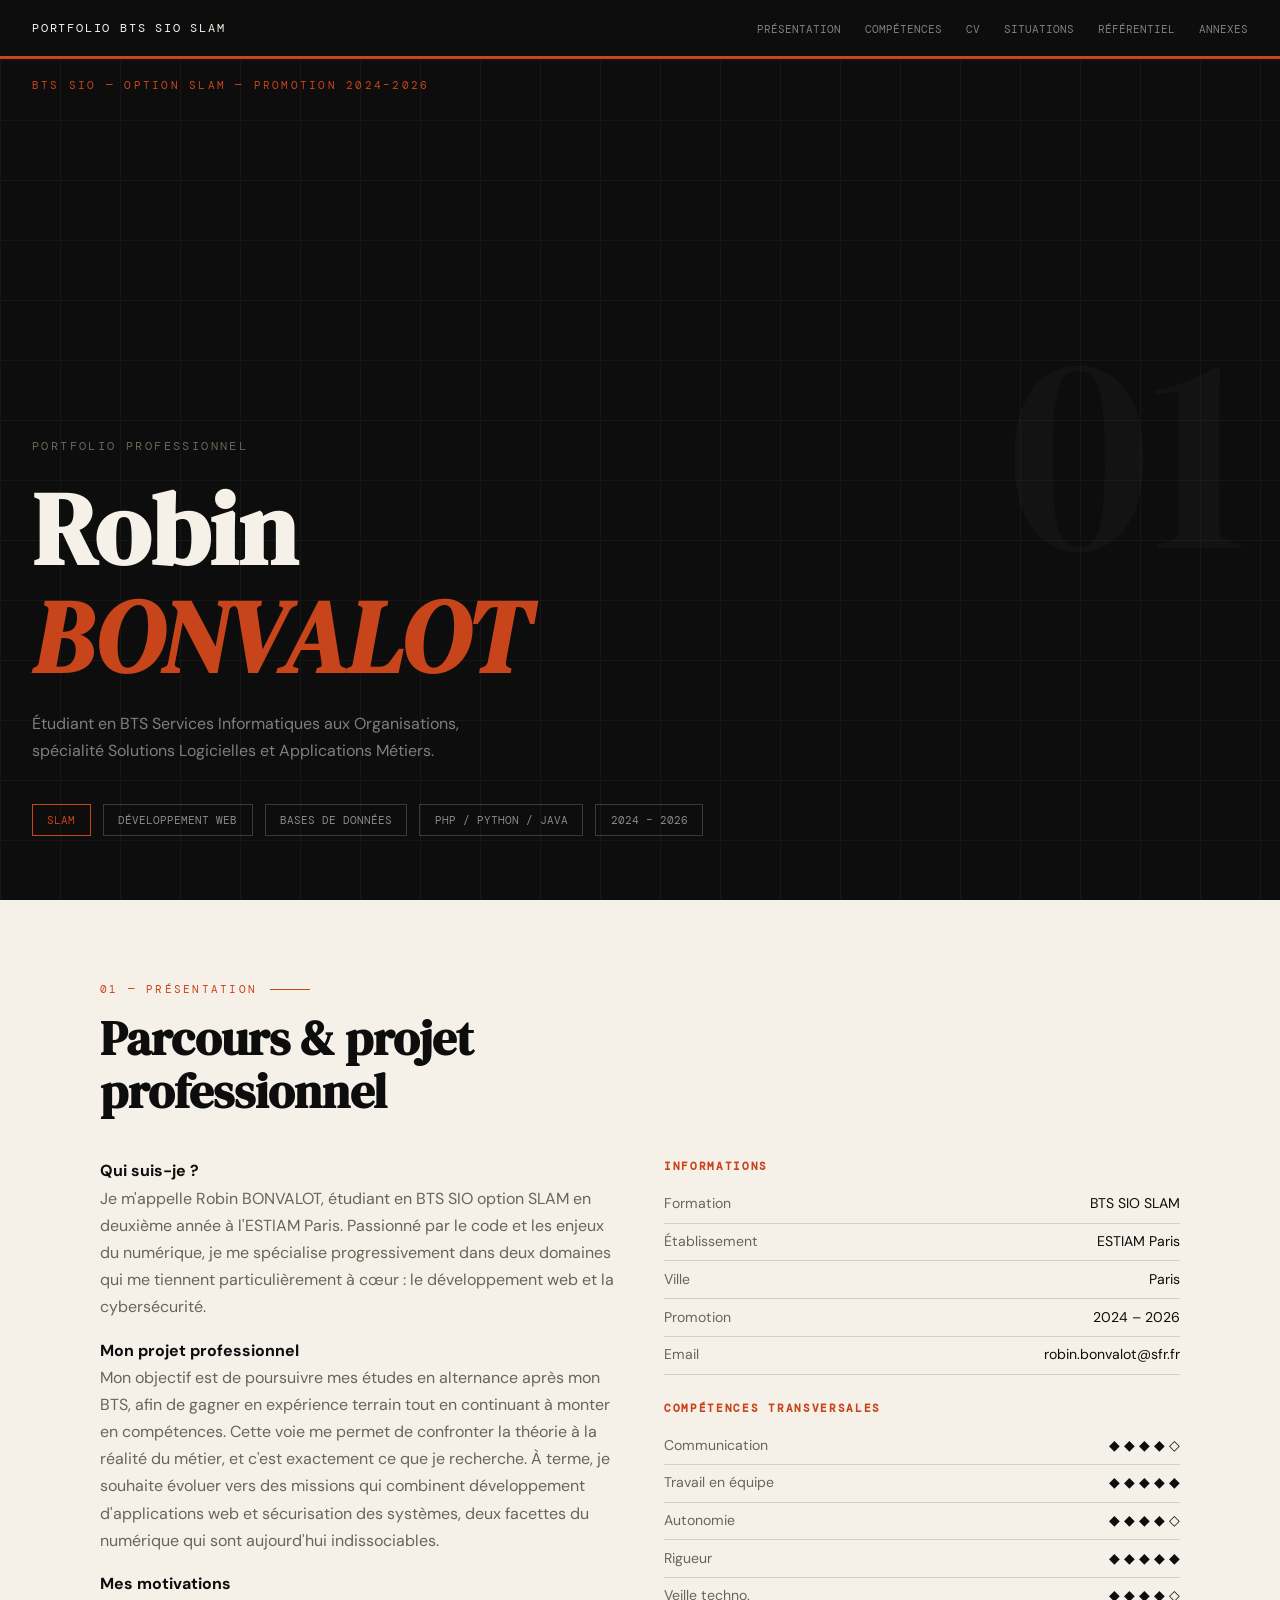
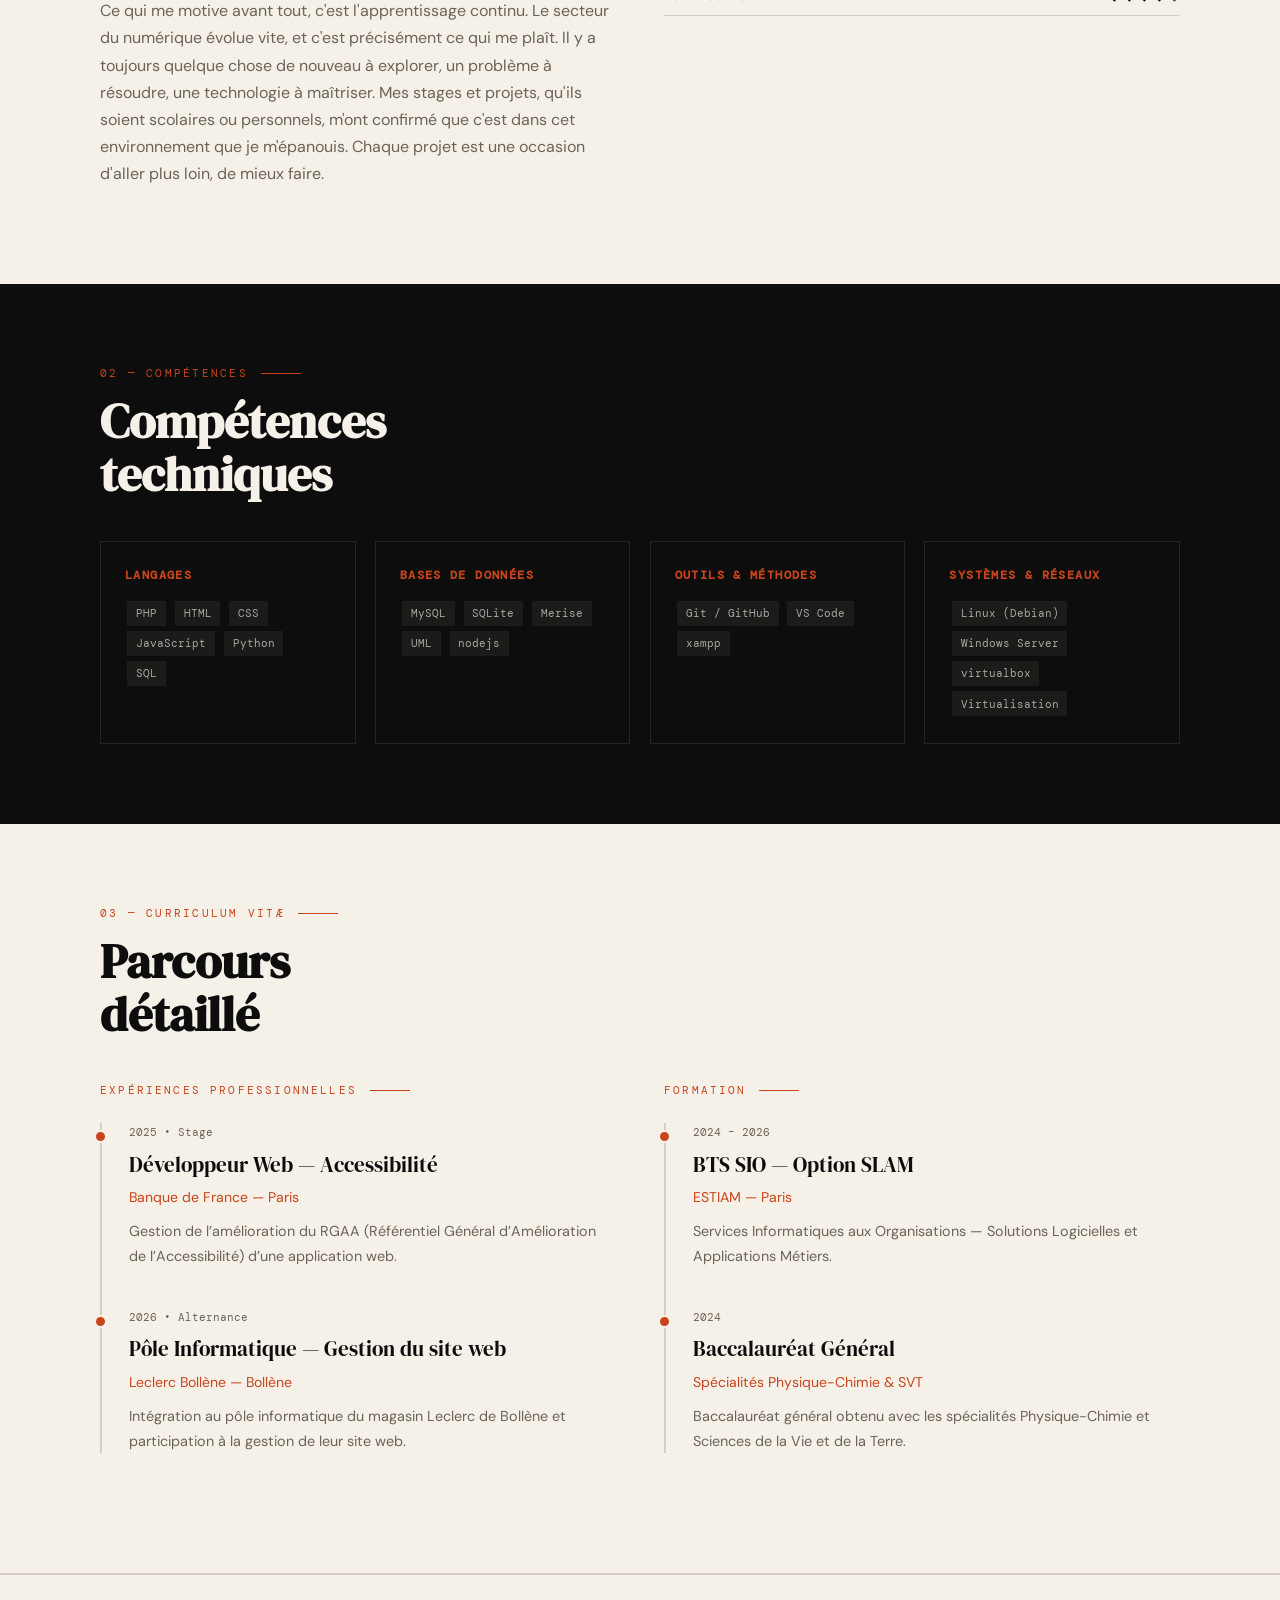
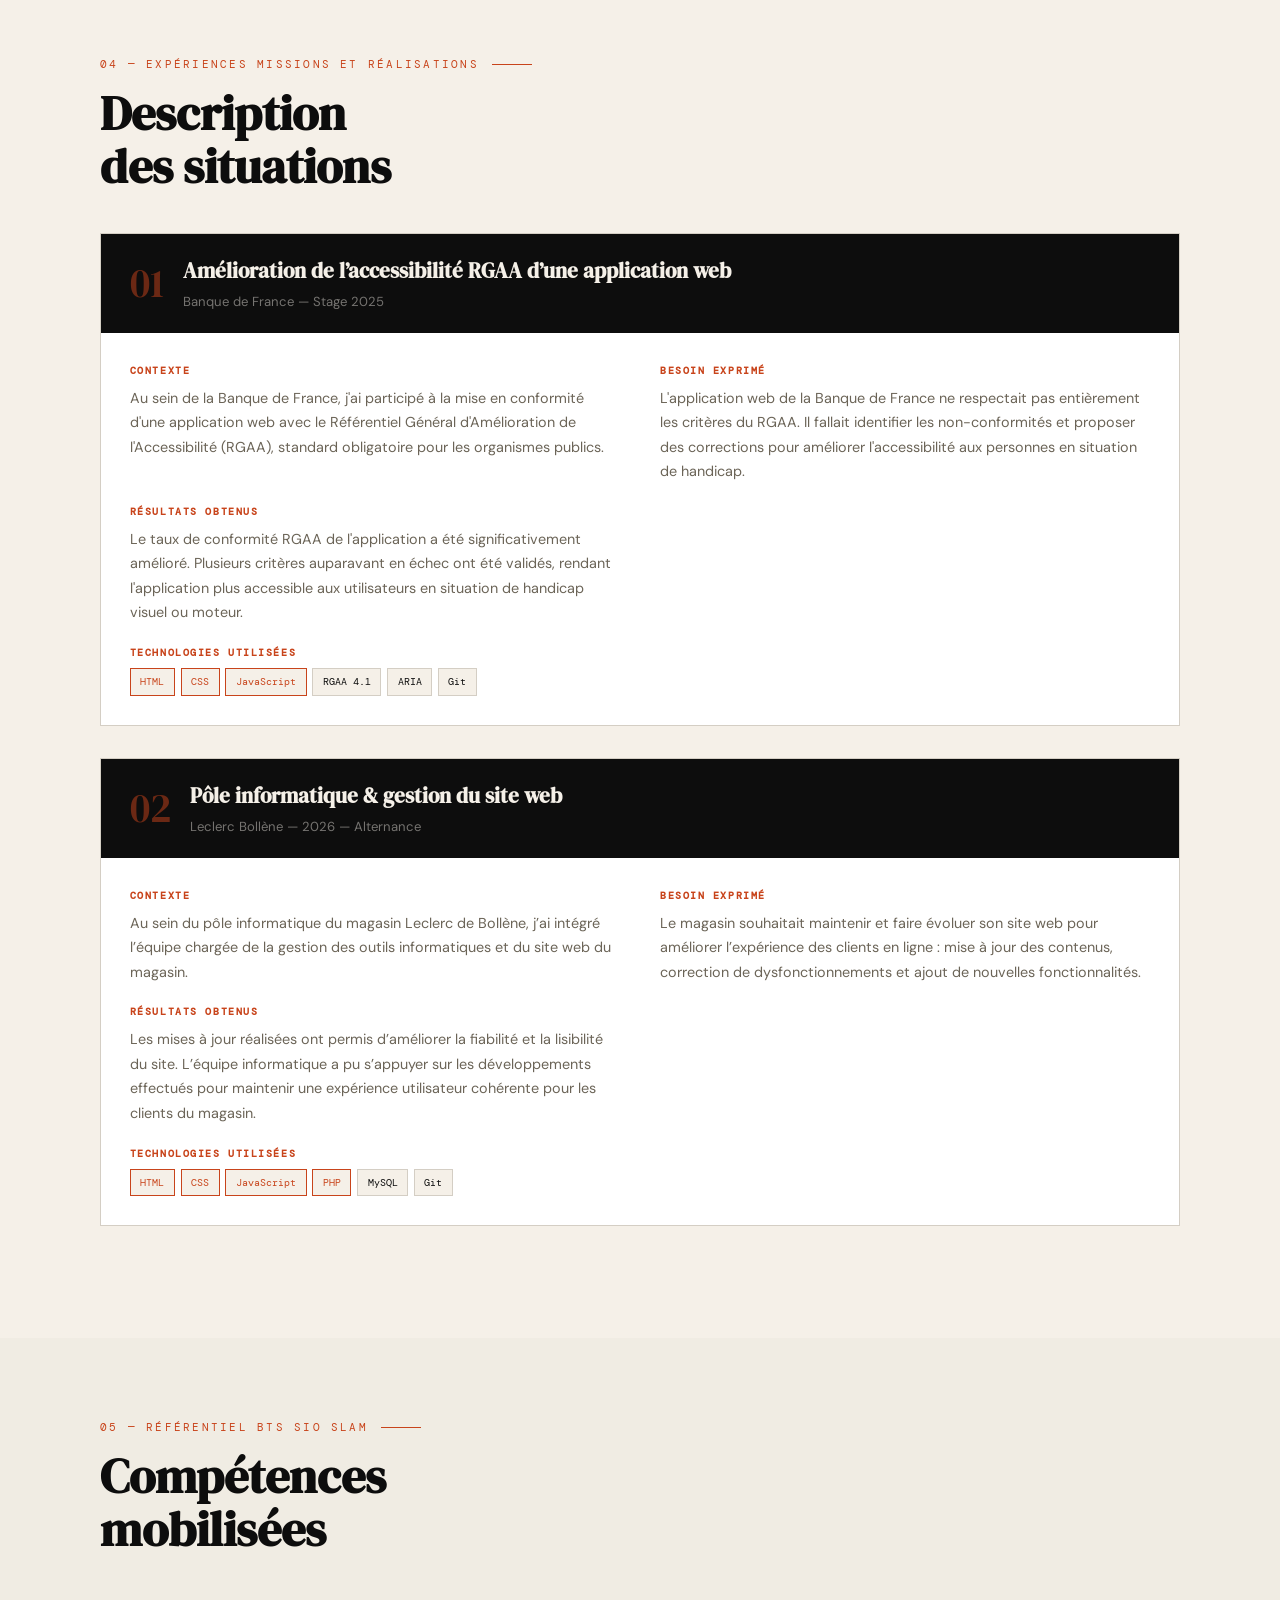
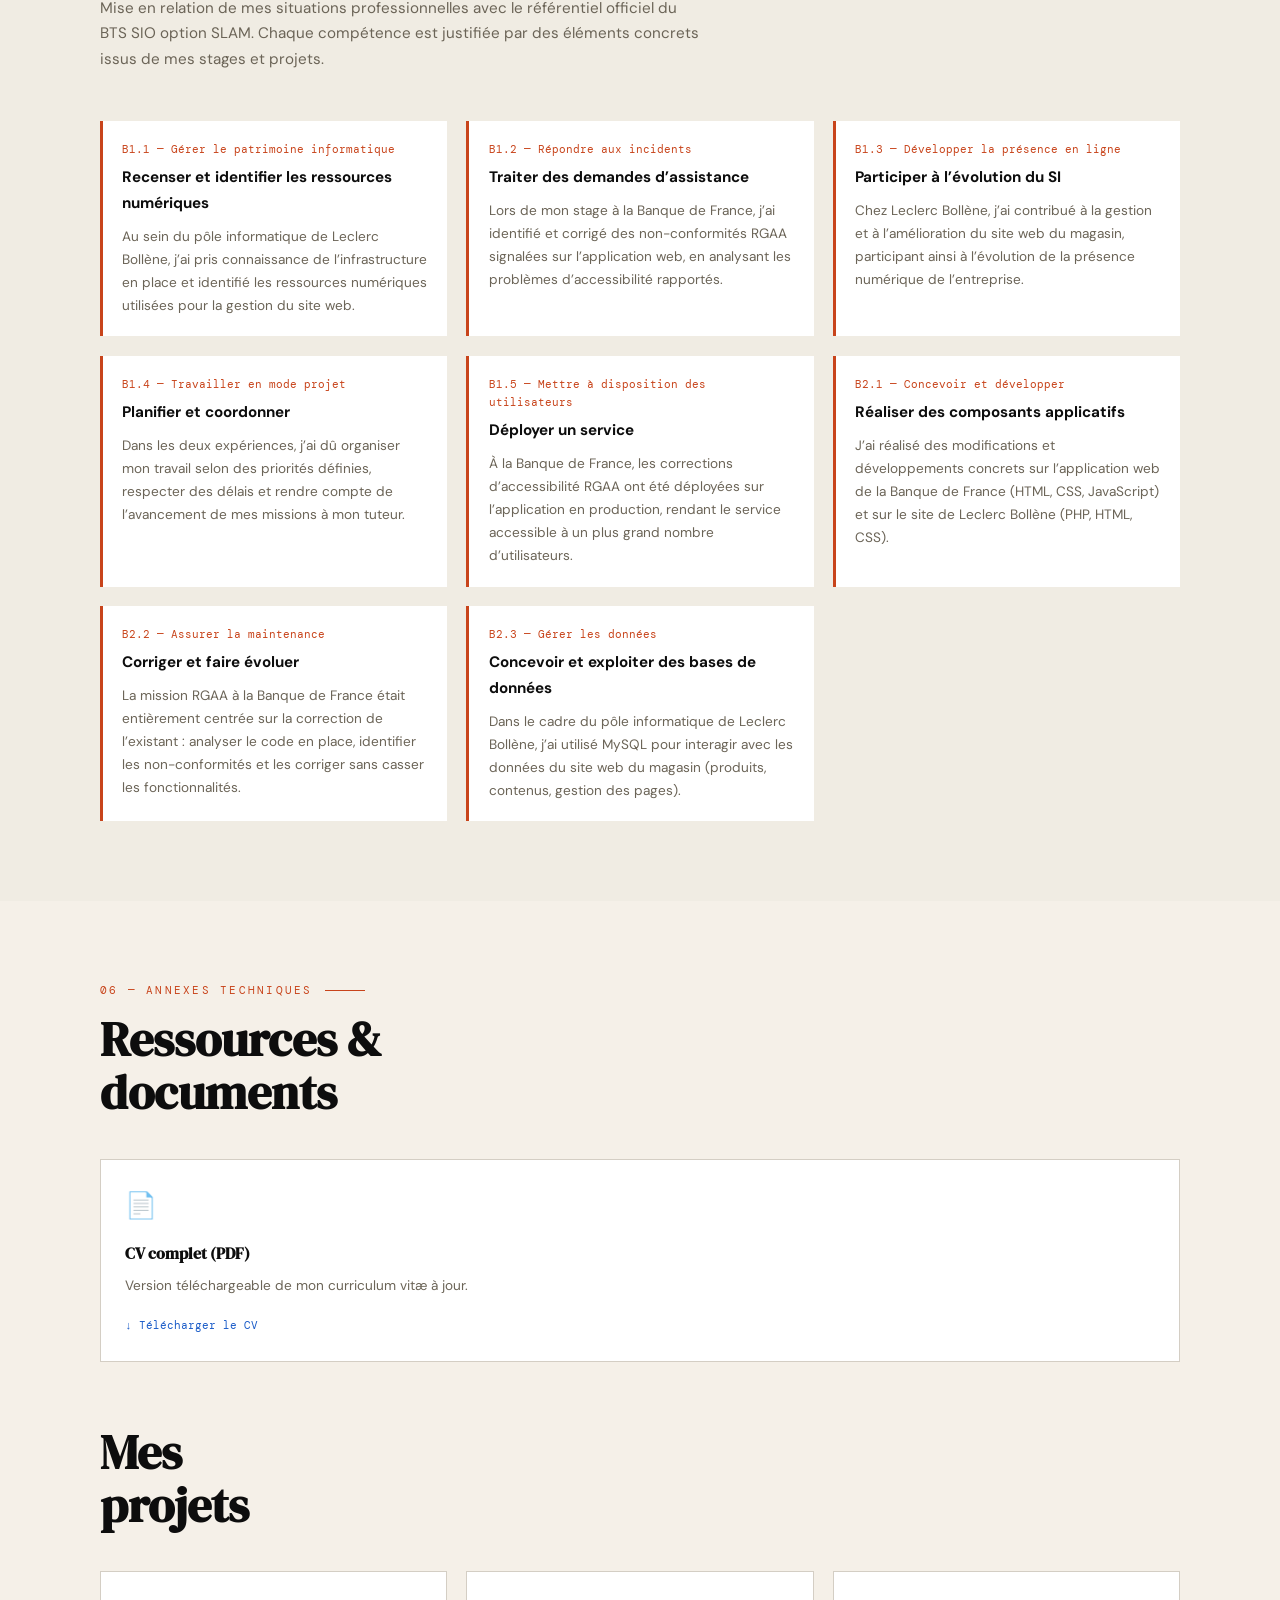
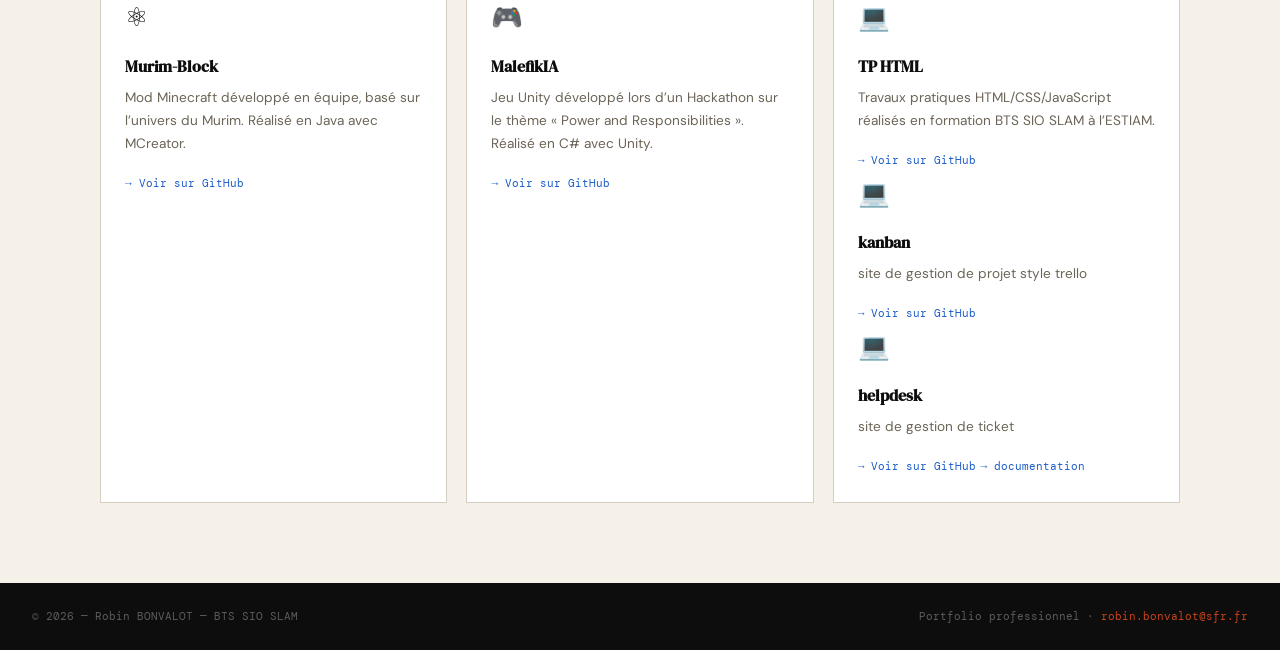
==== commit 8e8bd1e8: "Add nodejs skill tag and remove duplicate" ====
--- a/index.html
+++ b/index.html
@@ -97,13 +97,13 @@
         <span class="skill-tag">SQLite</span>
         <span class="skill-tag">Merise</span>
         <span class="skill-tag">UML</span>
+        <span class="skill-tag">nodejs</span>
       </div>
       <div class="skill-card">
         <h3>Outils &amp; m&eacute;thodes</h3>
         <span class="skill-tag">Git / GitHub</span>
         <span class="skill-tag">VS Code</span>
         <span class="skill-tag">xampp</span>
-        <span class="skill-tag">nodejs</span>
       </div>
       <div class="skill-card">
         <h3>Syst&egrave;mes &amp; r&eacute;seaux</h3>
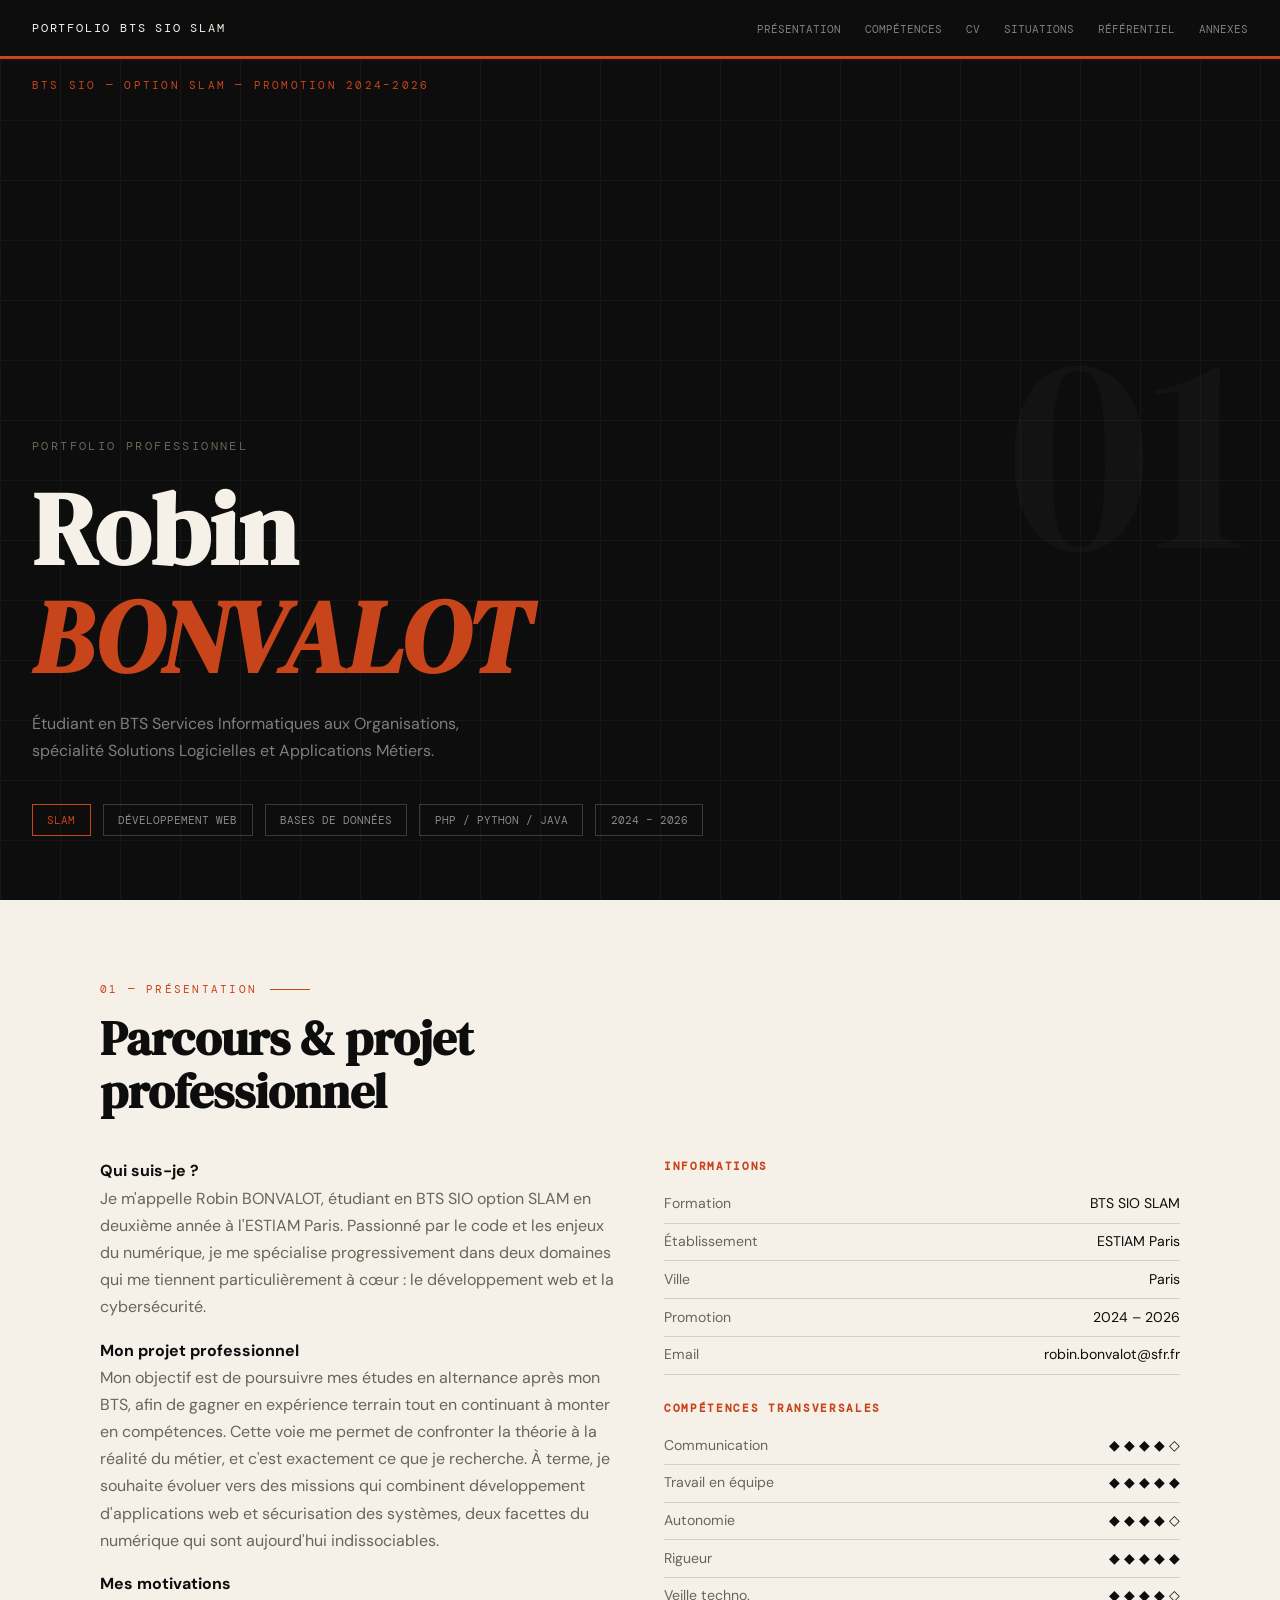
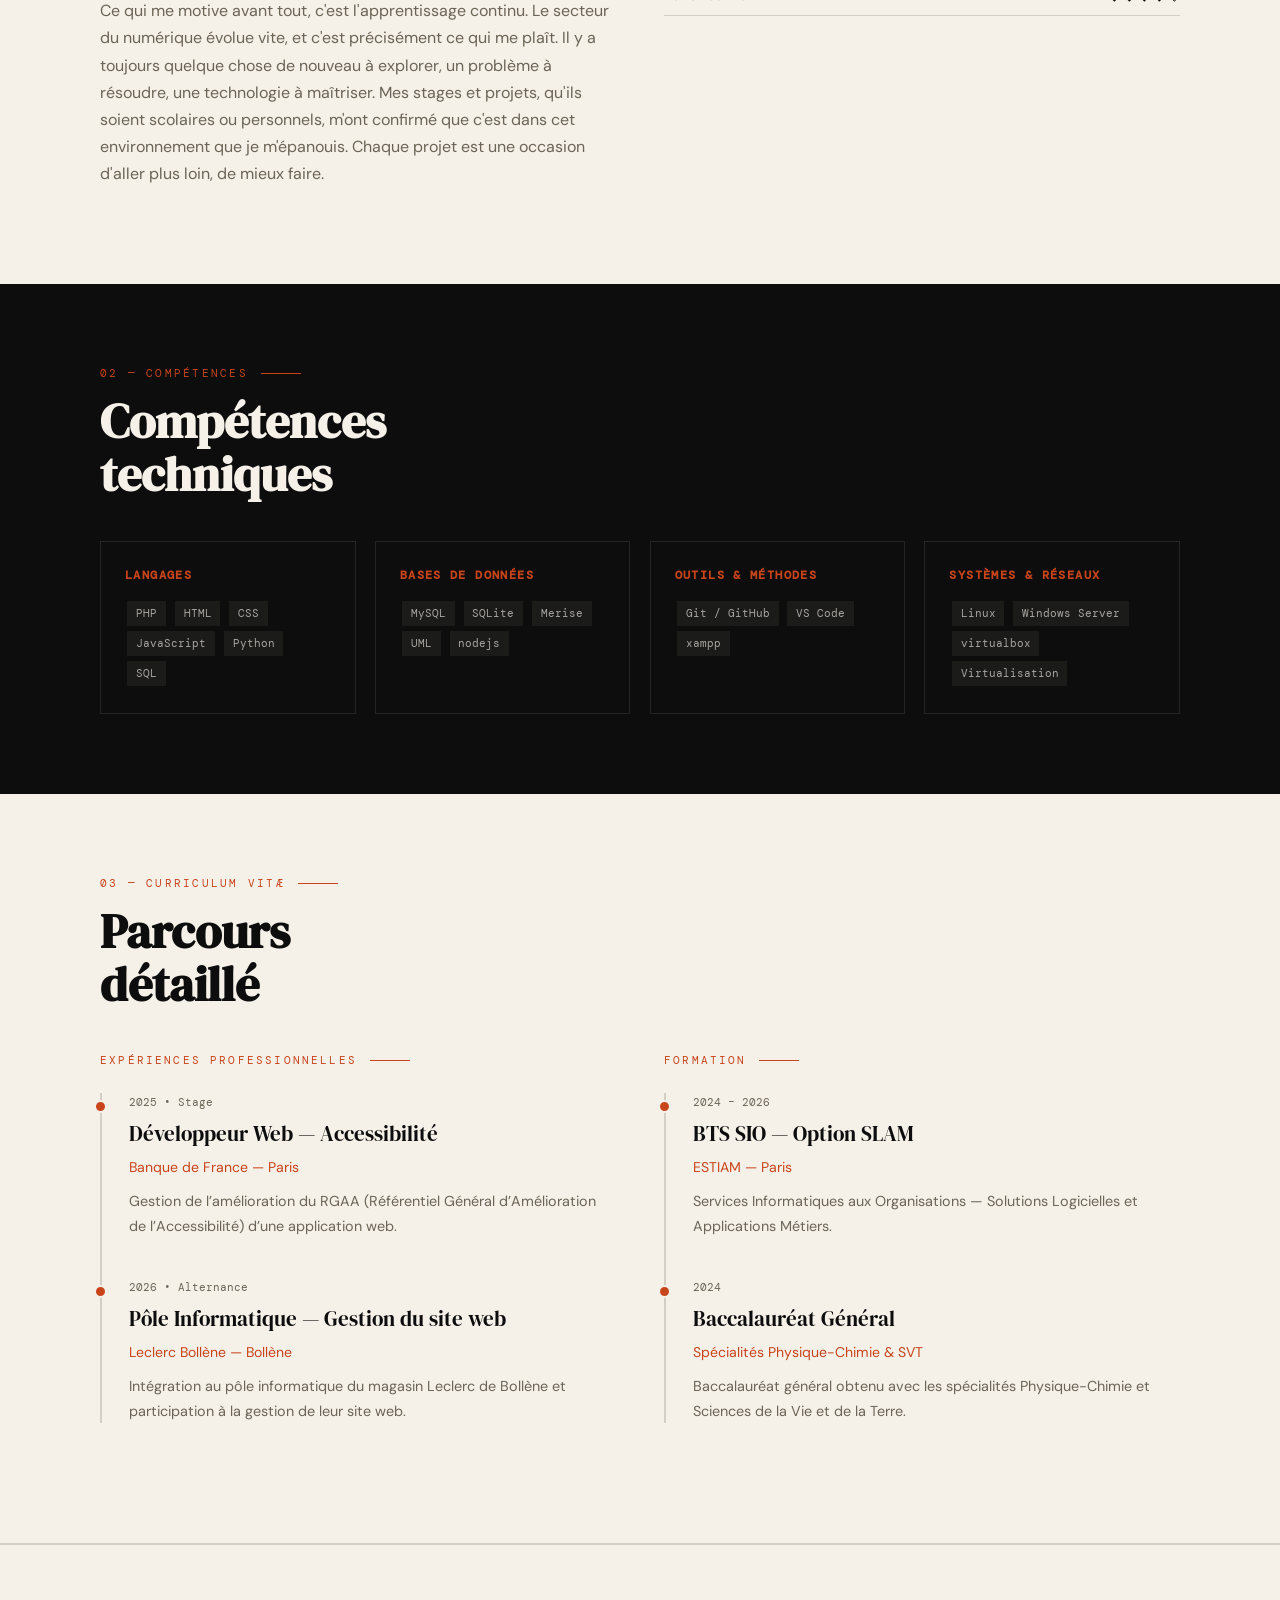
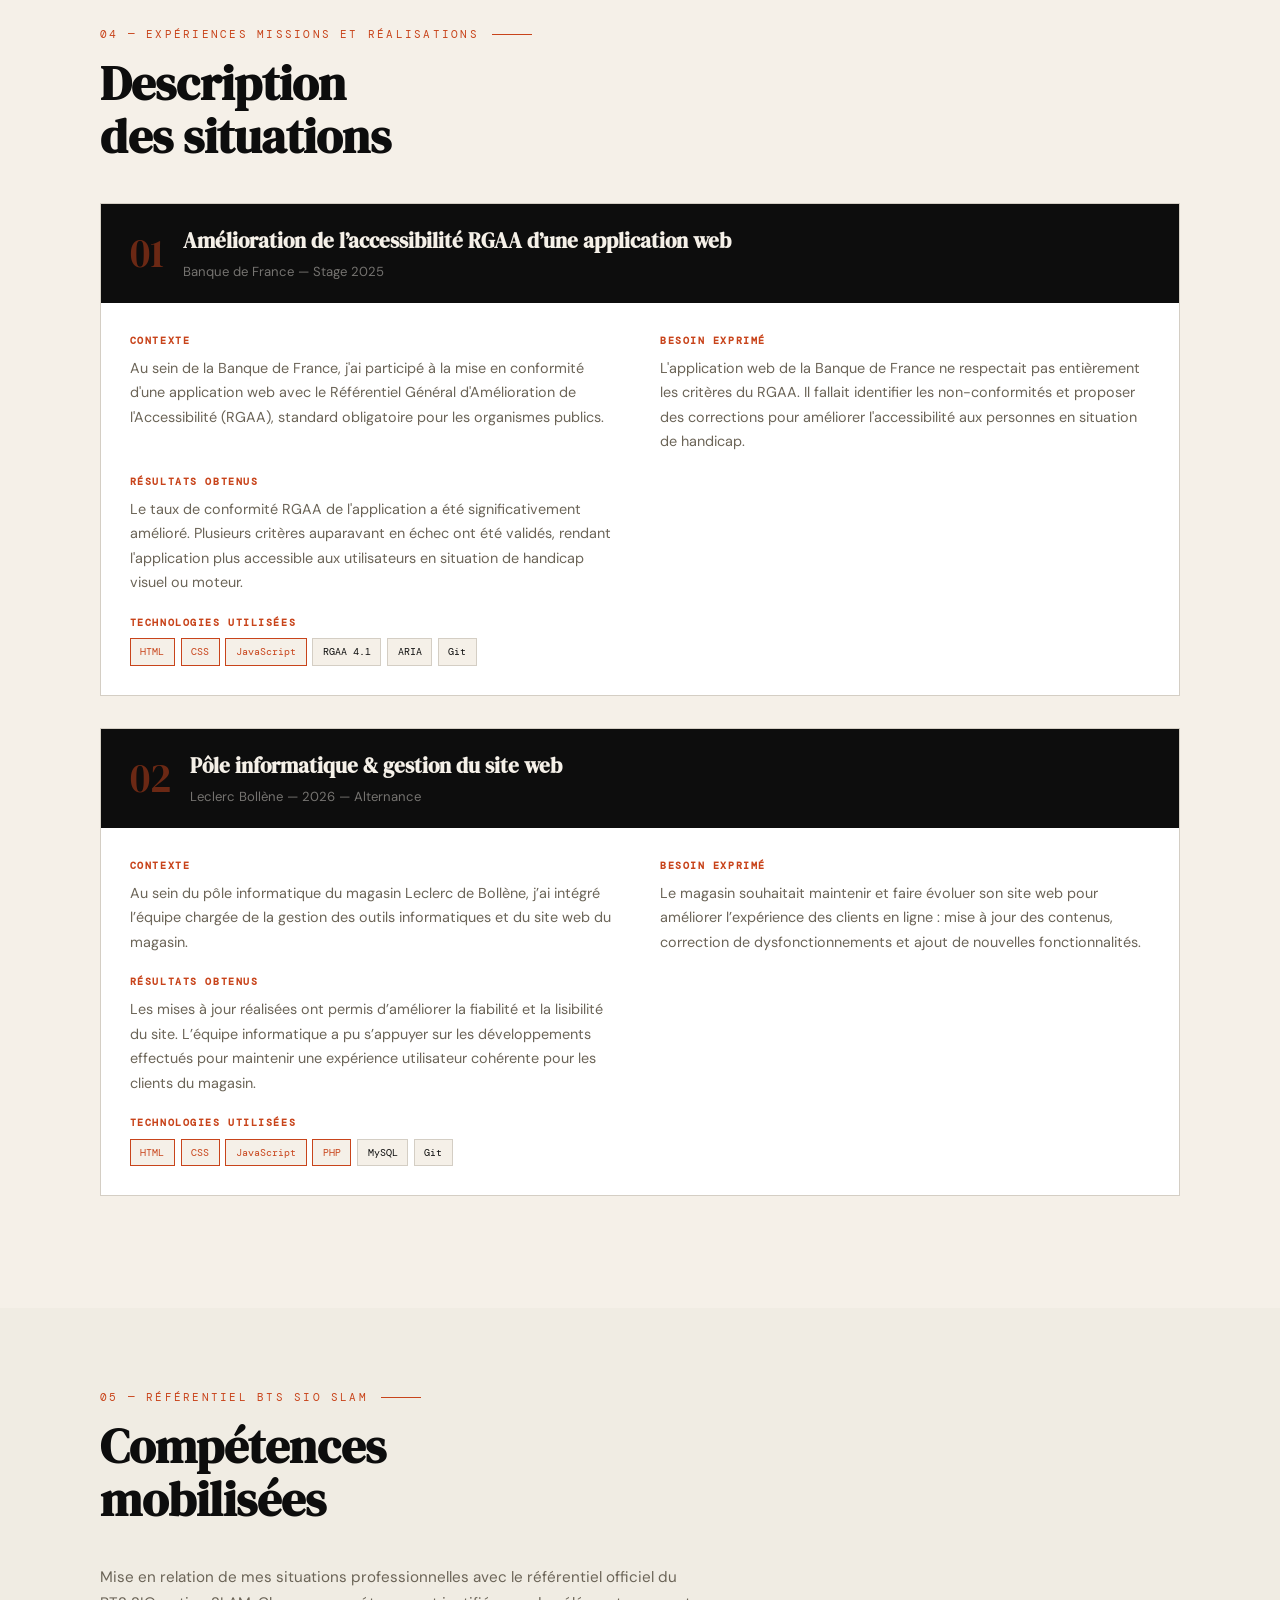
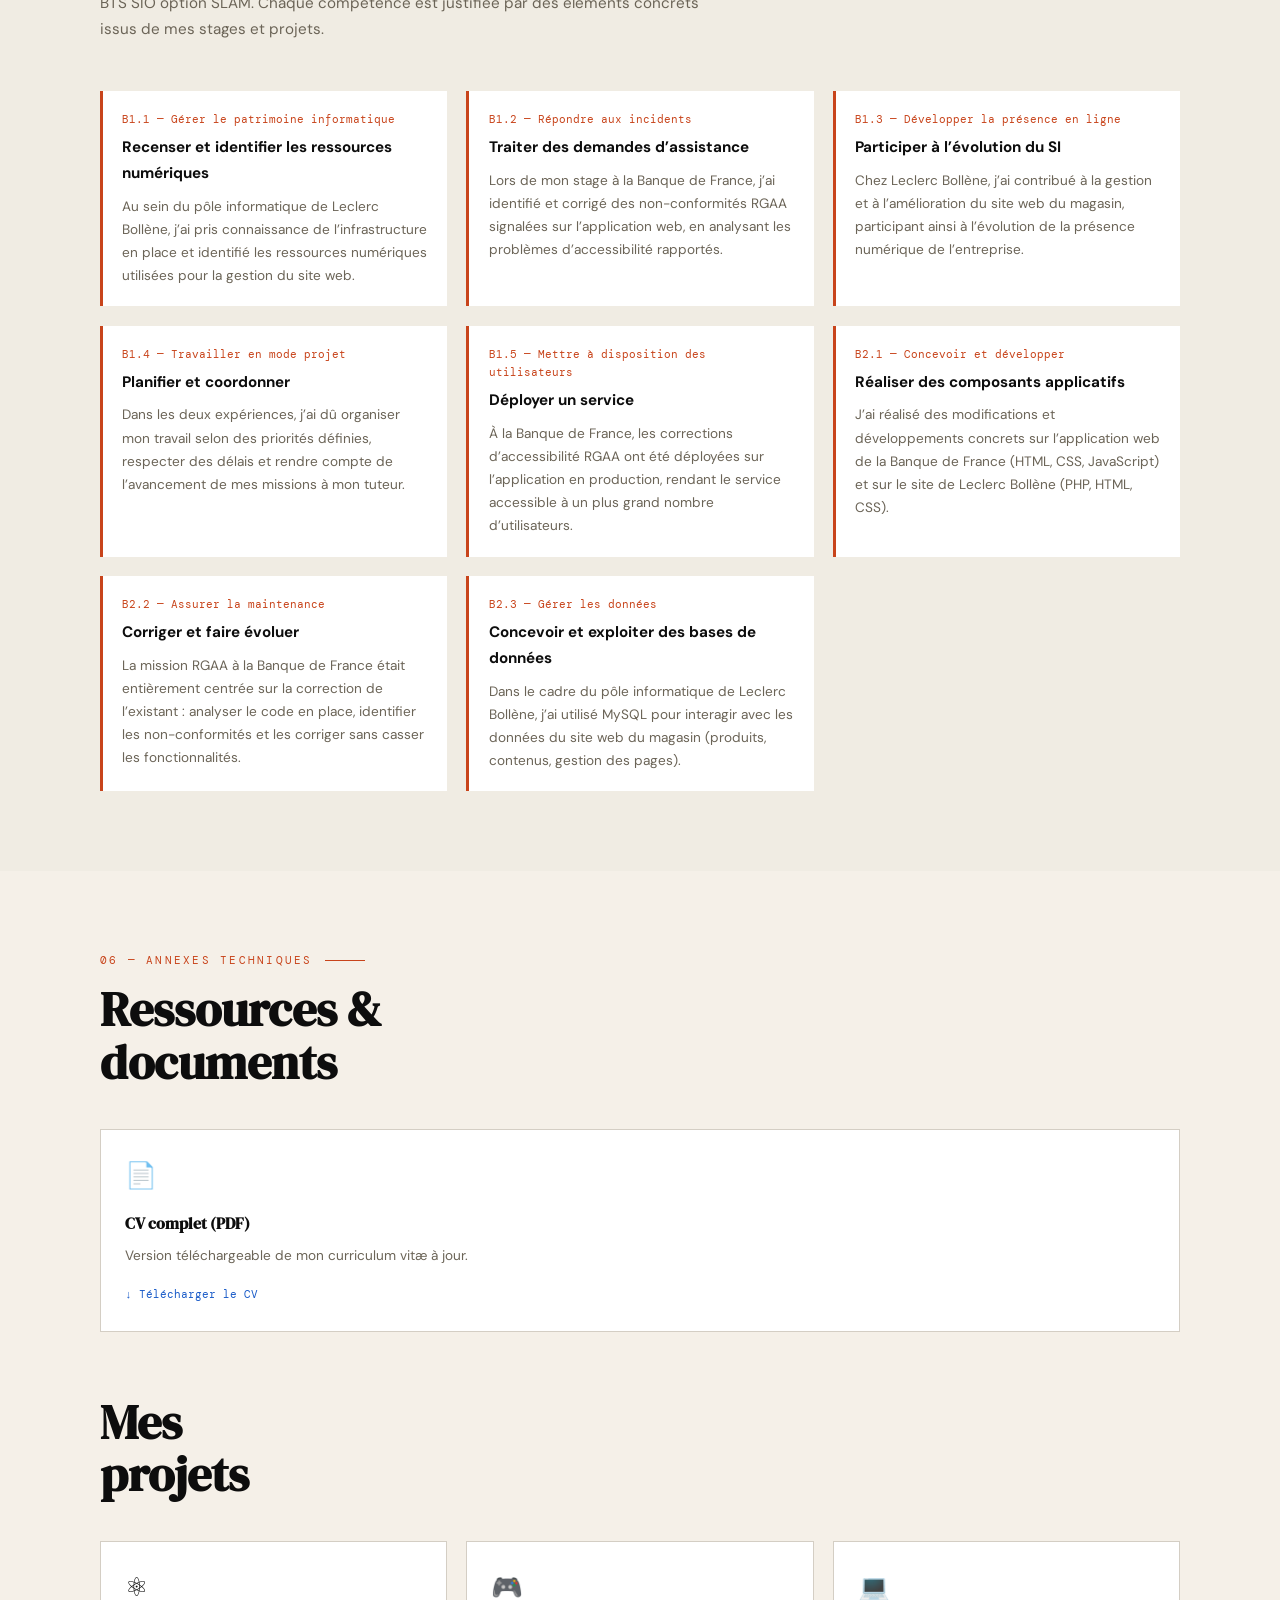
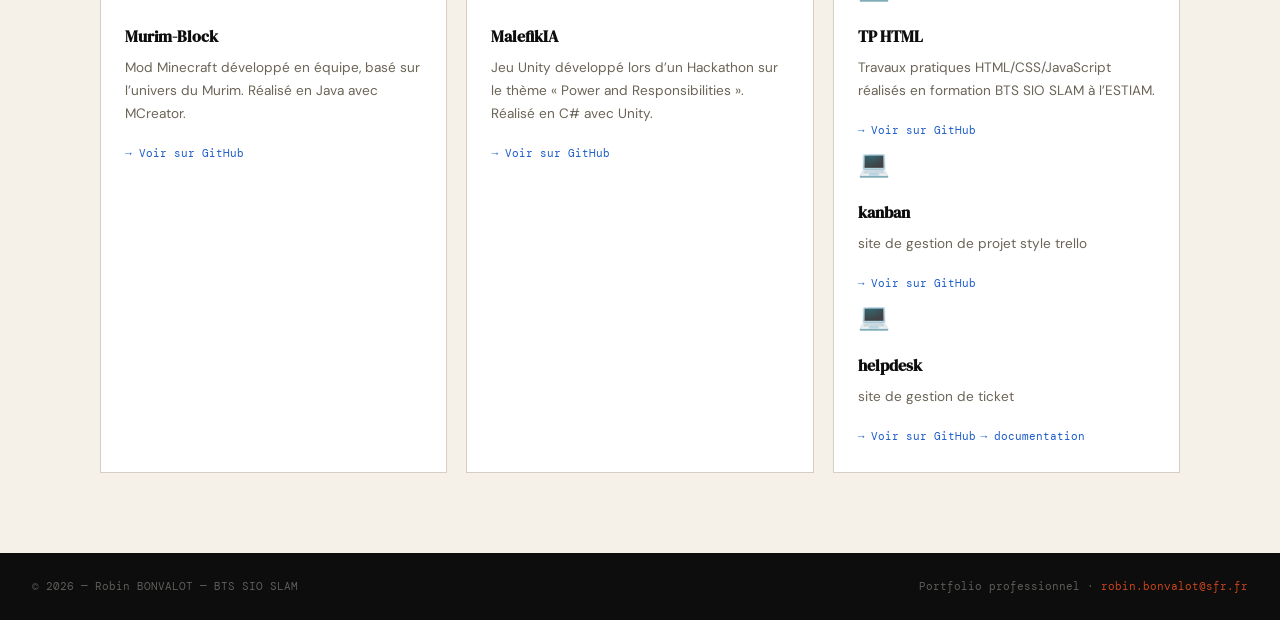
==== commit 587bf2f6: "Change skill tag from 'Linux (Debian)' to 'Linux'" ====
--- a/index.html
+++ b/index.html
@@ -107,7 +107,7 @@
       </div>
       <div class="skill-card">
         <h3>Syst&egrave;mes &amp; r&eacute;seaux</h3>
-        <span class="skill-tag">Linux (Debian)</span>
+        <span class="skill-tag">Linux</span>
         <span class="skill-tag">Windows Server</span>
         <span class="skill-tag">virtualbox</span>
         <span class="skill-tag">Virtualisation</span>
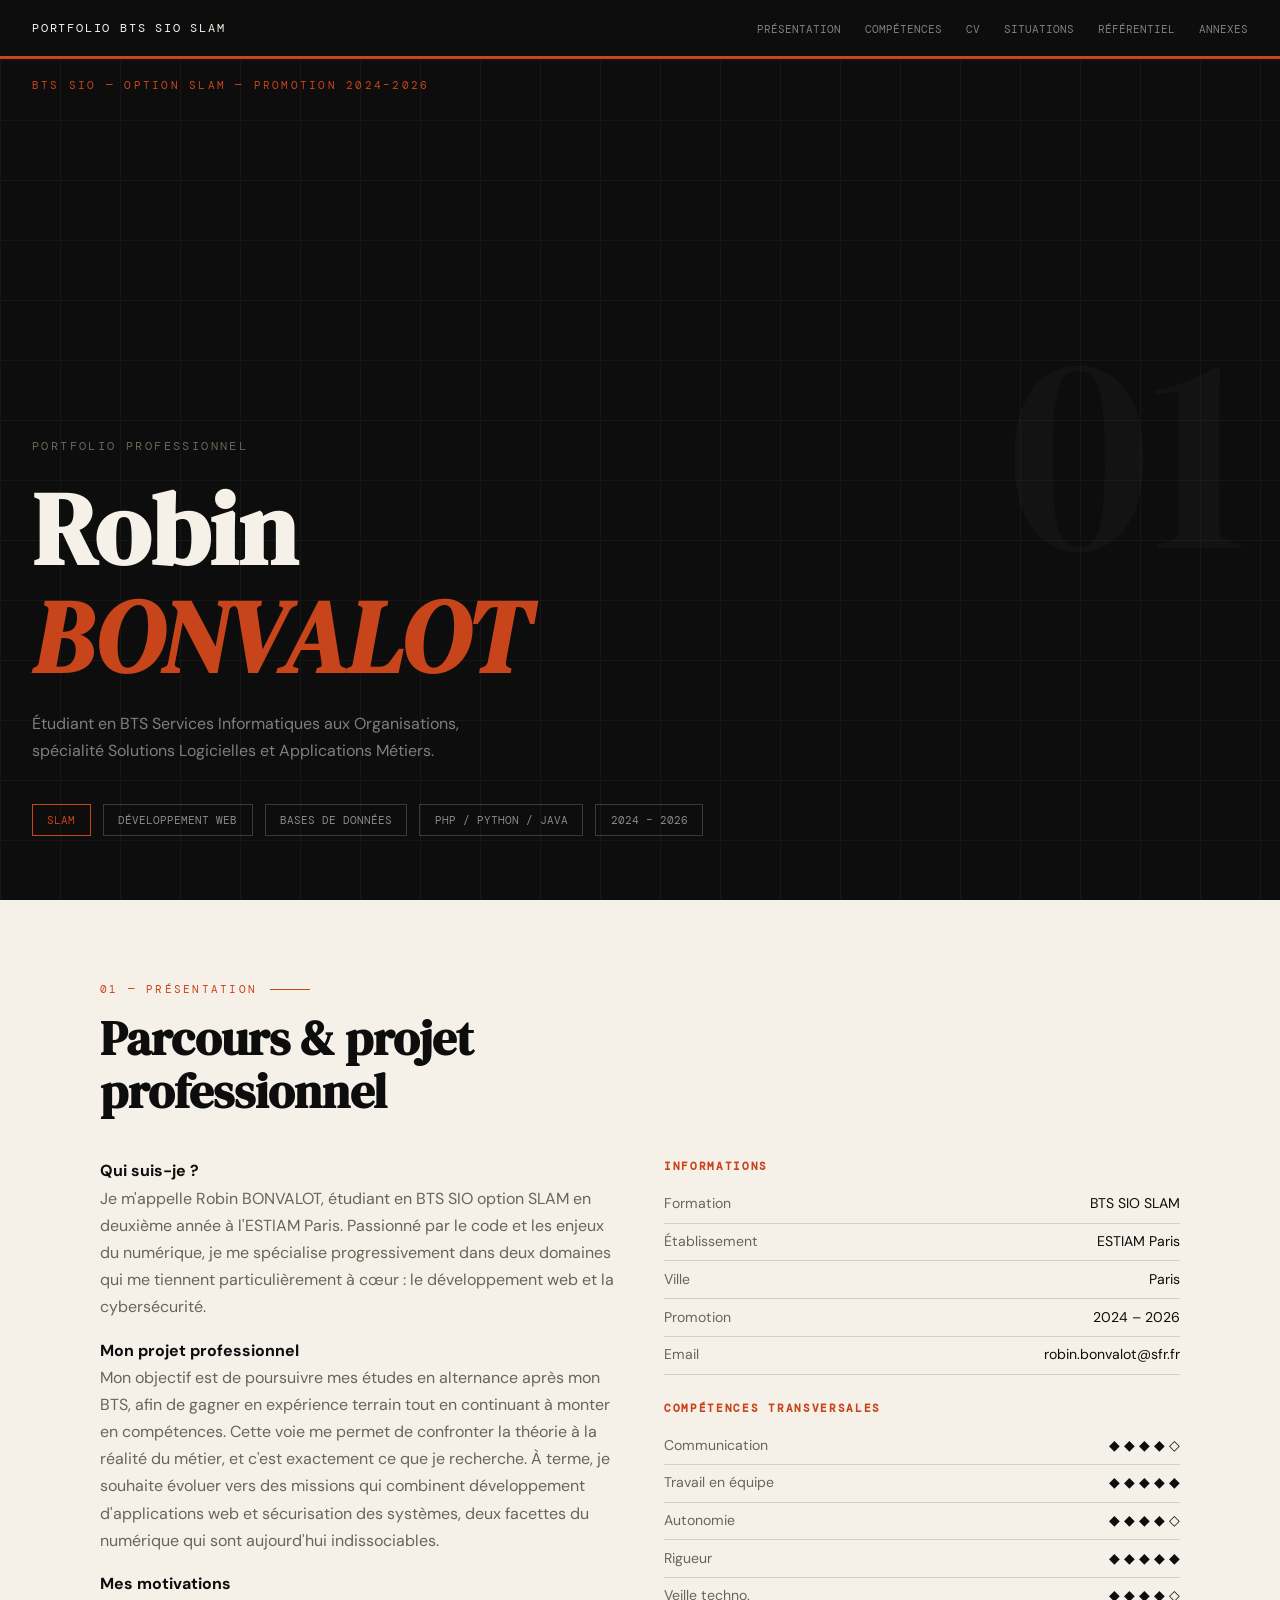
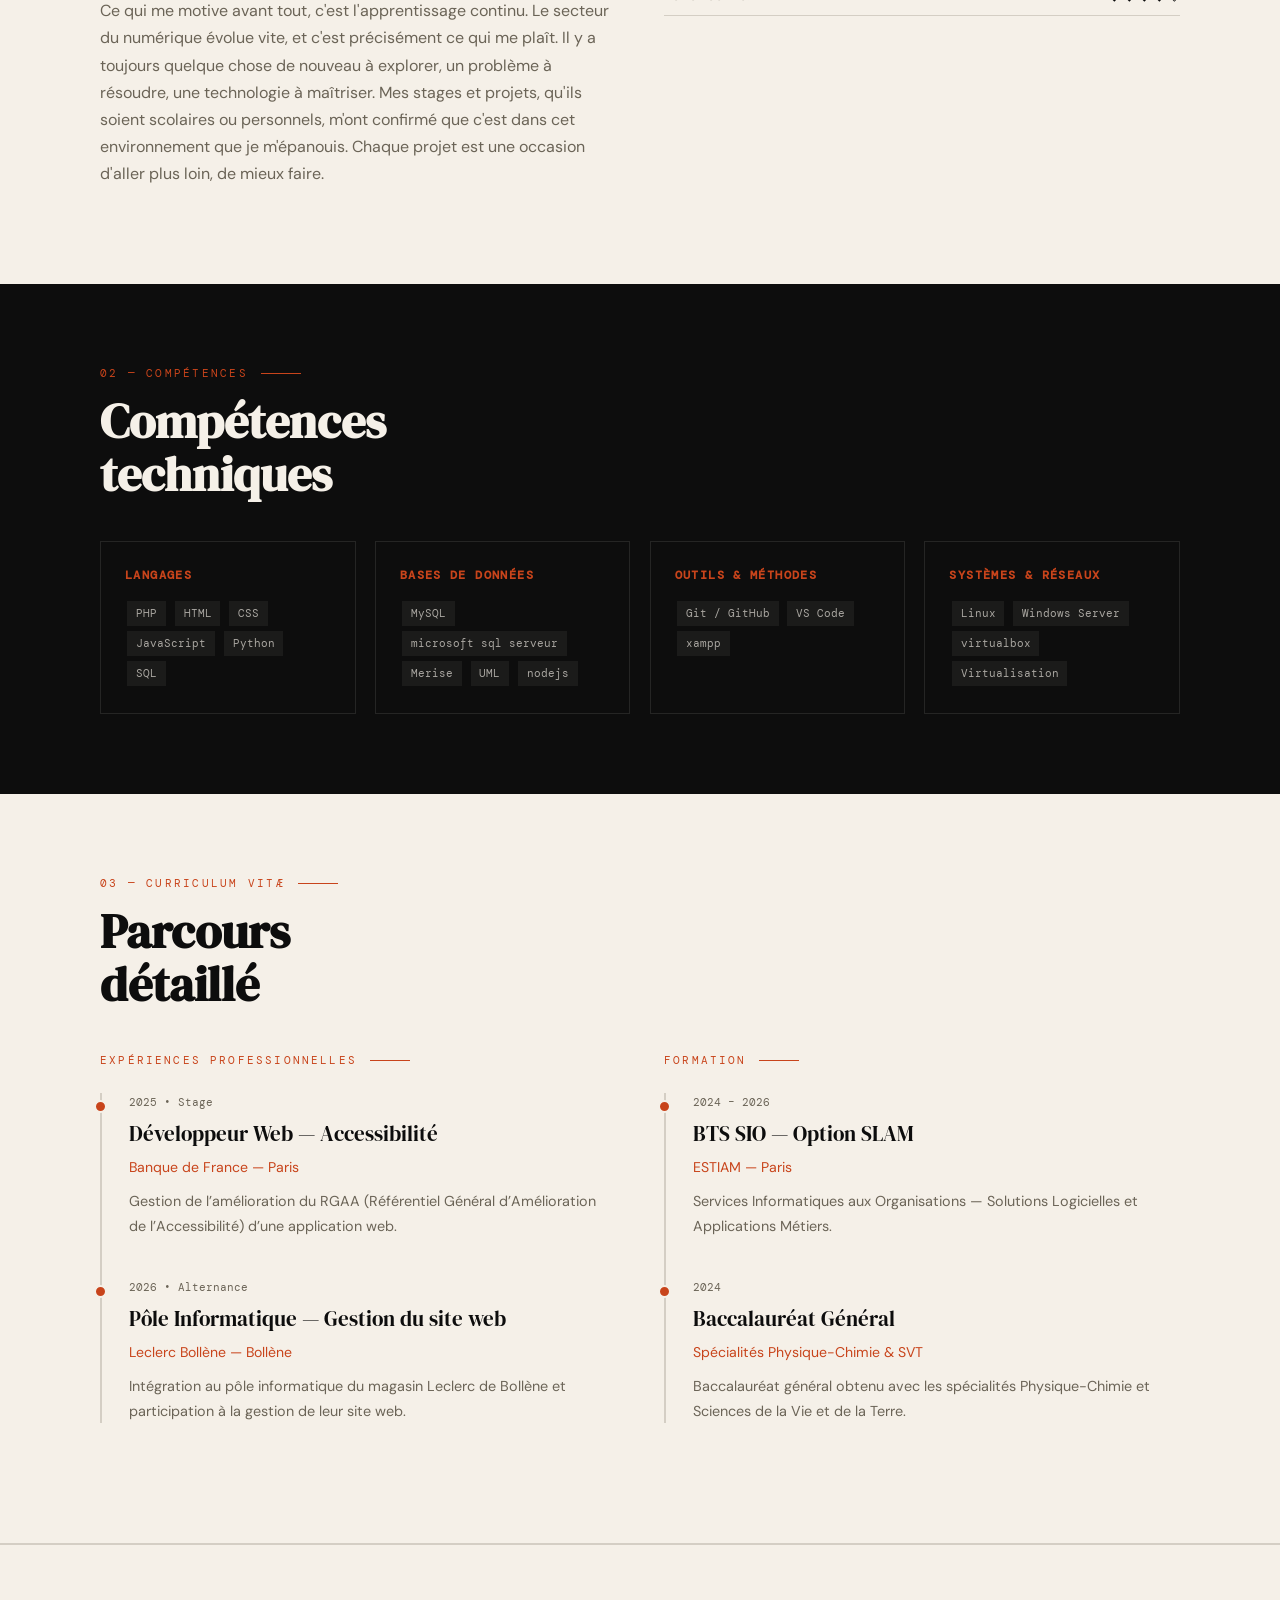
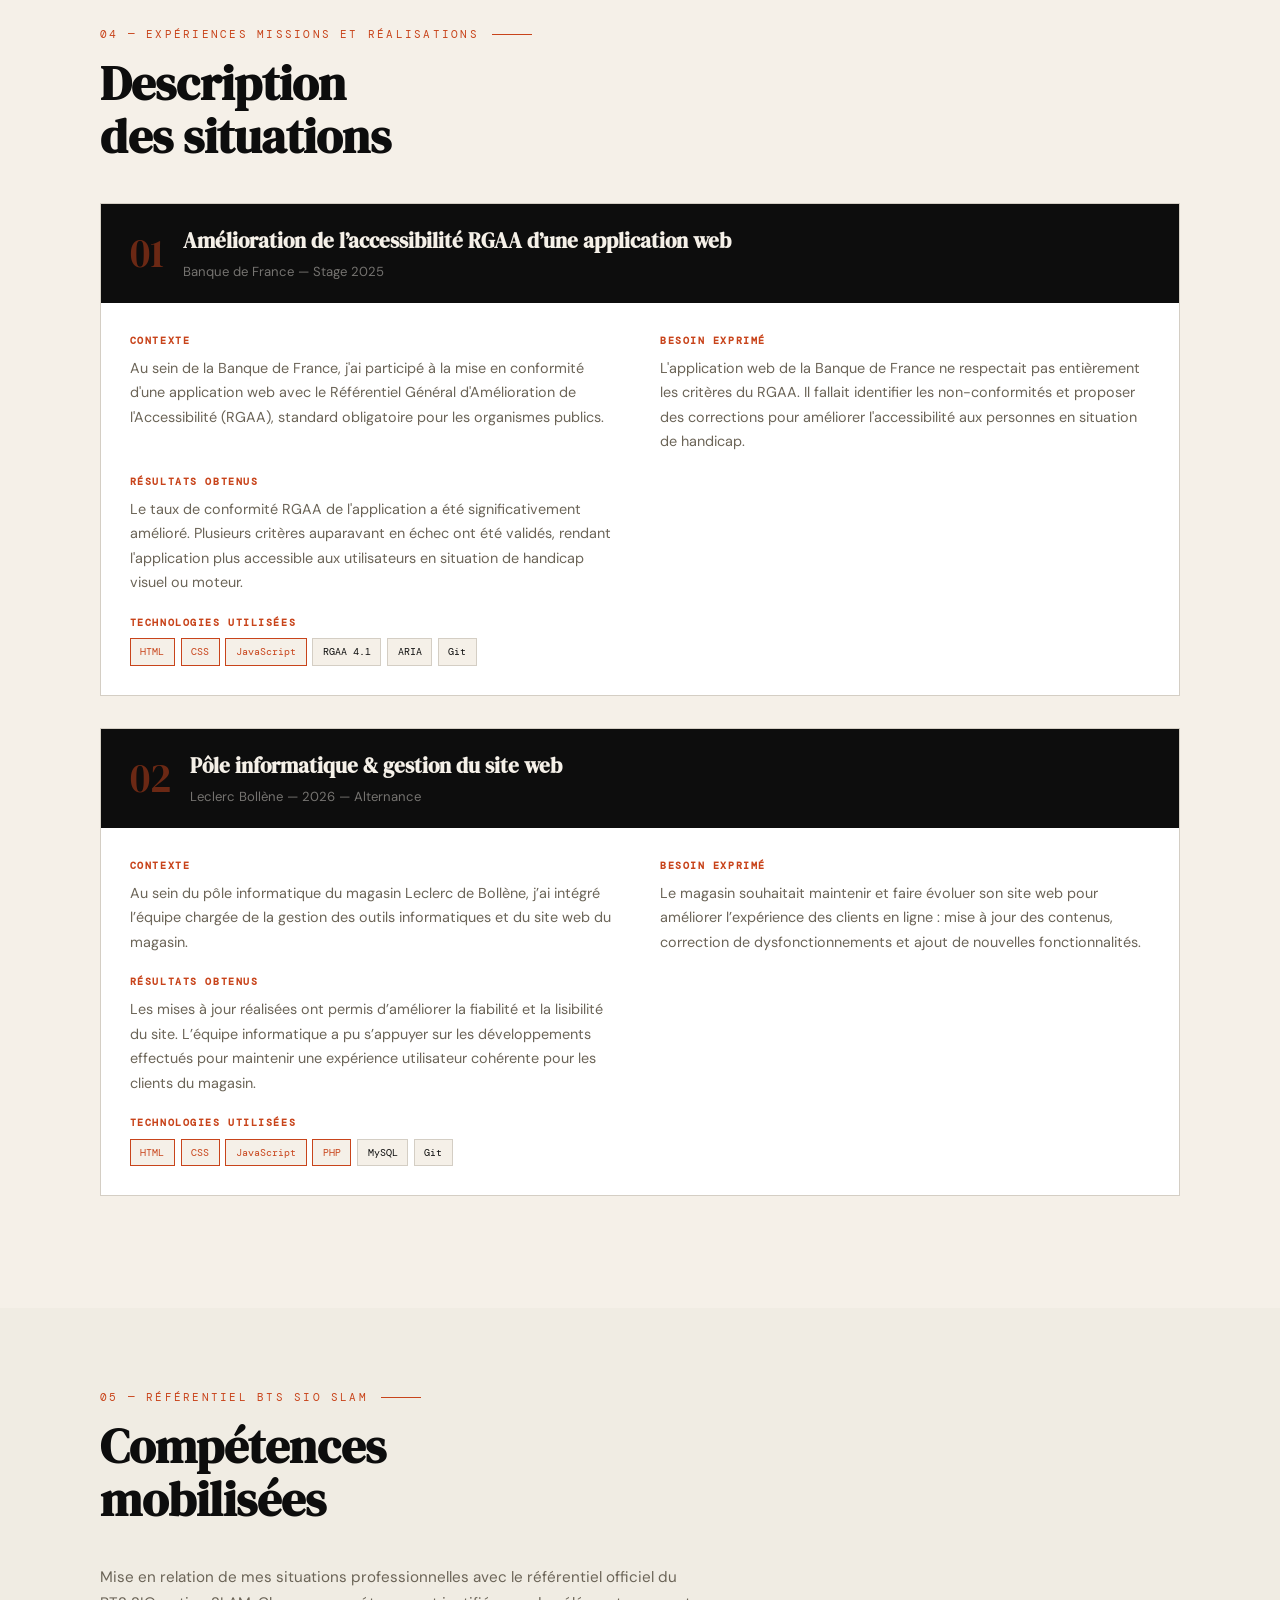
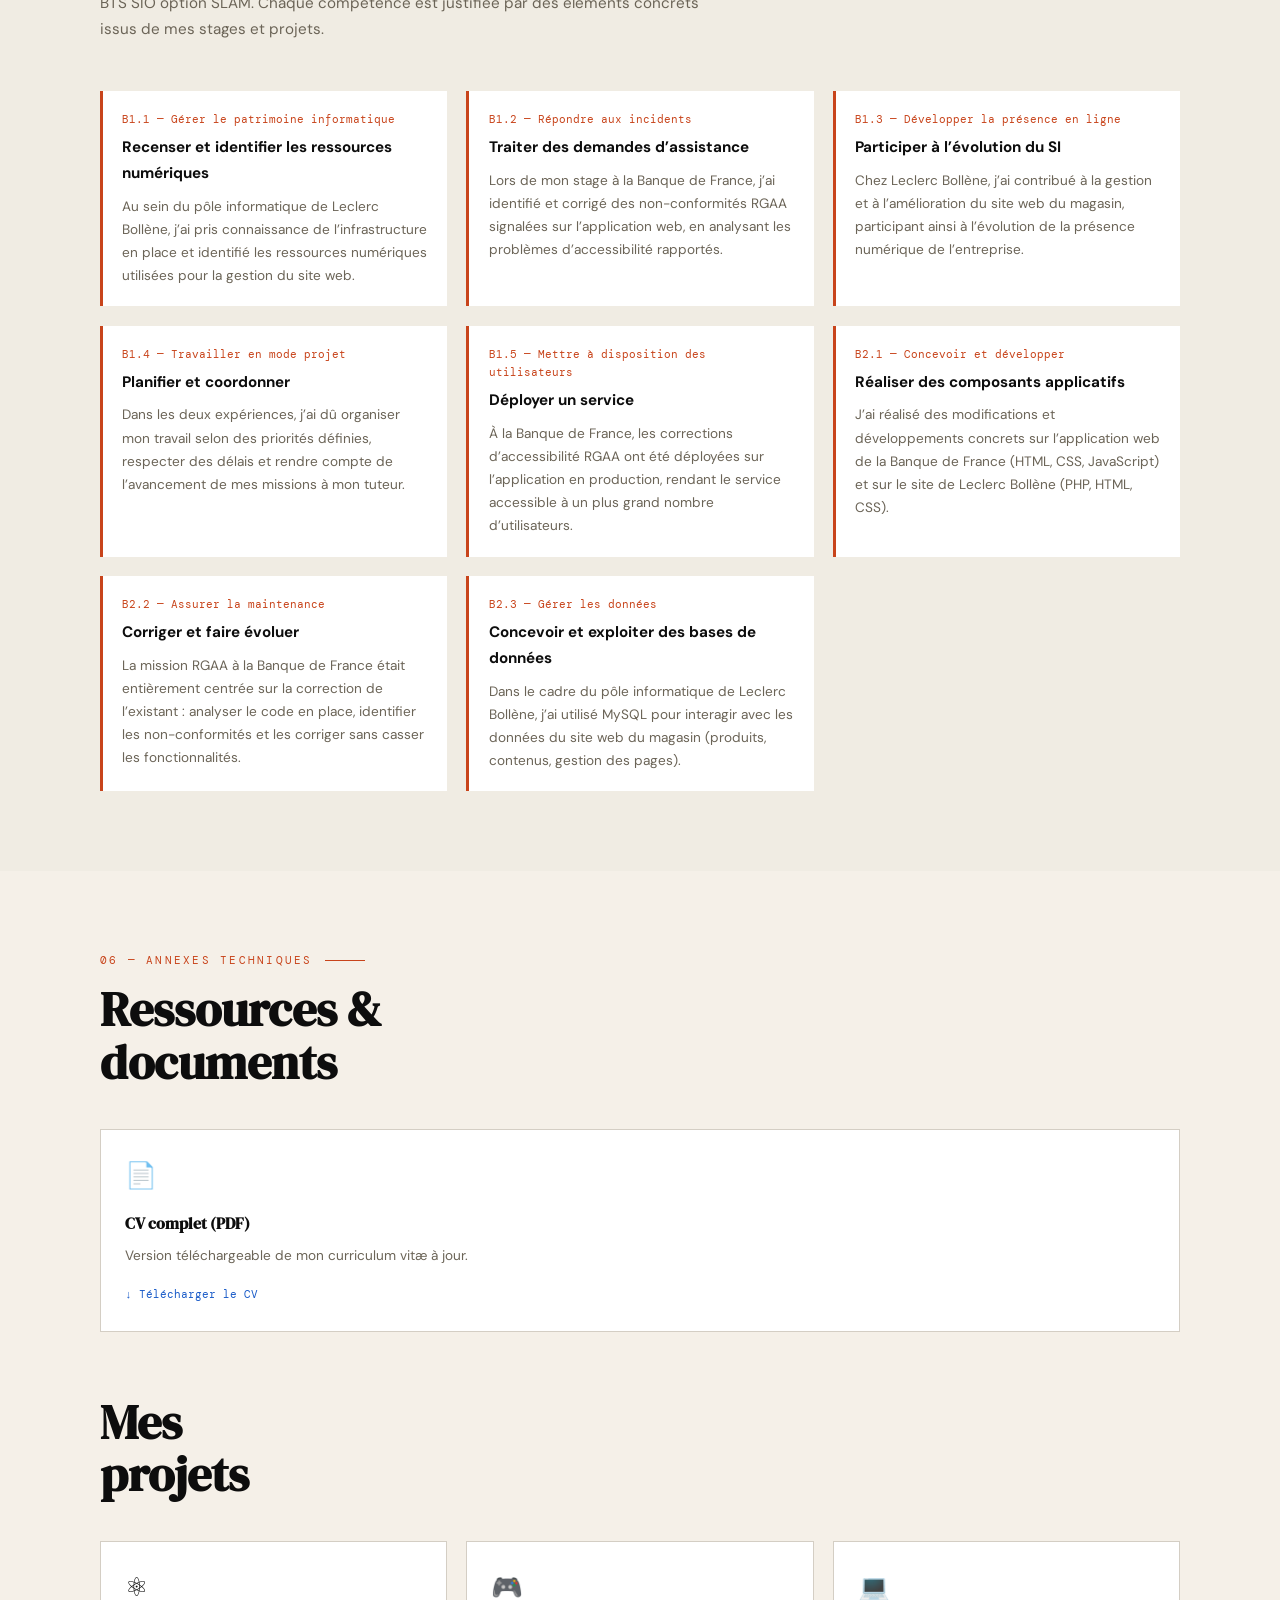
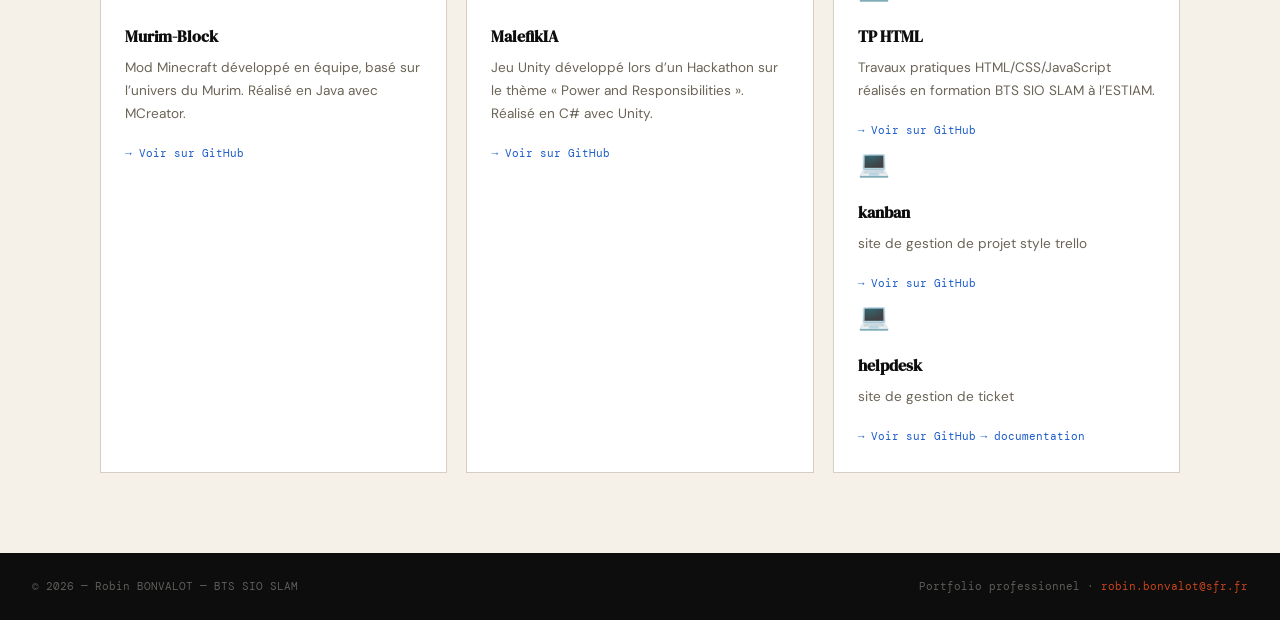
==== commit bb4c9ed5: "Replace SQLite tag with Microsoft SQL Server tag" ====
--- a/index.html
+++ b/index.html
@@ -94,7 +94,7 @@
       <div class="skill-card">
         <h3>Bases de donn&eacute;es</h3>
         <span class="skill-tag">MySQL</span>
-        <span class="skill-tag">SQLite</span>
+        <span class="skill-tag">microsoft sql serveur</span>
         <span class="skill-tag">Merise</span>
         <span class="skill-tag">UML</span>
         <span class="skill-tag">nodejs</span>
